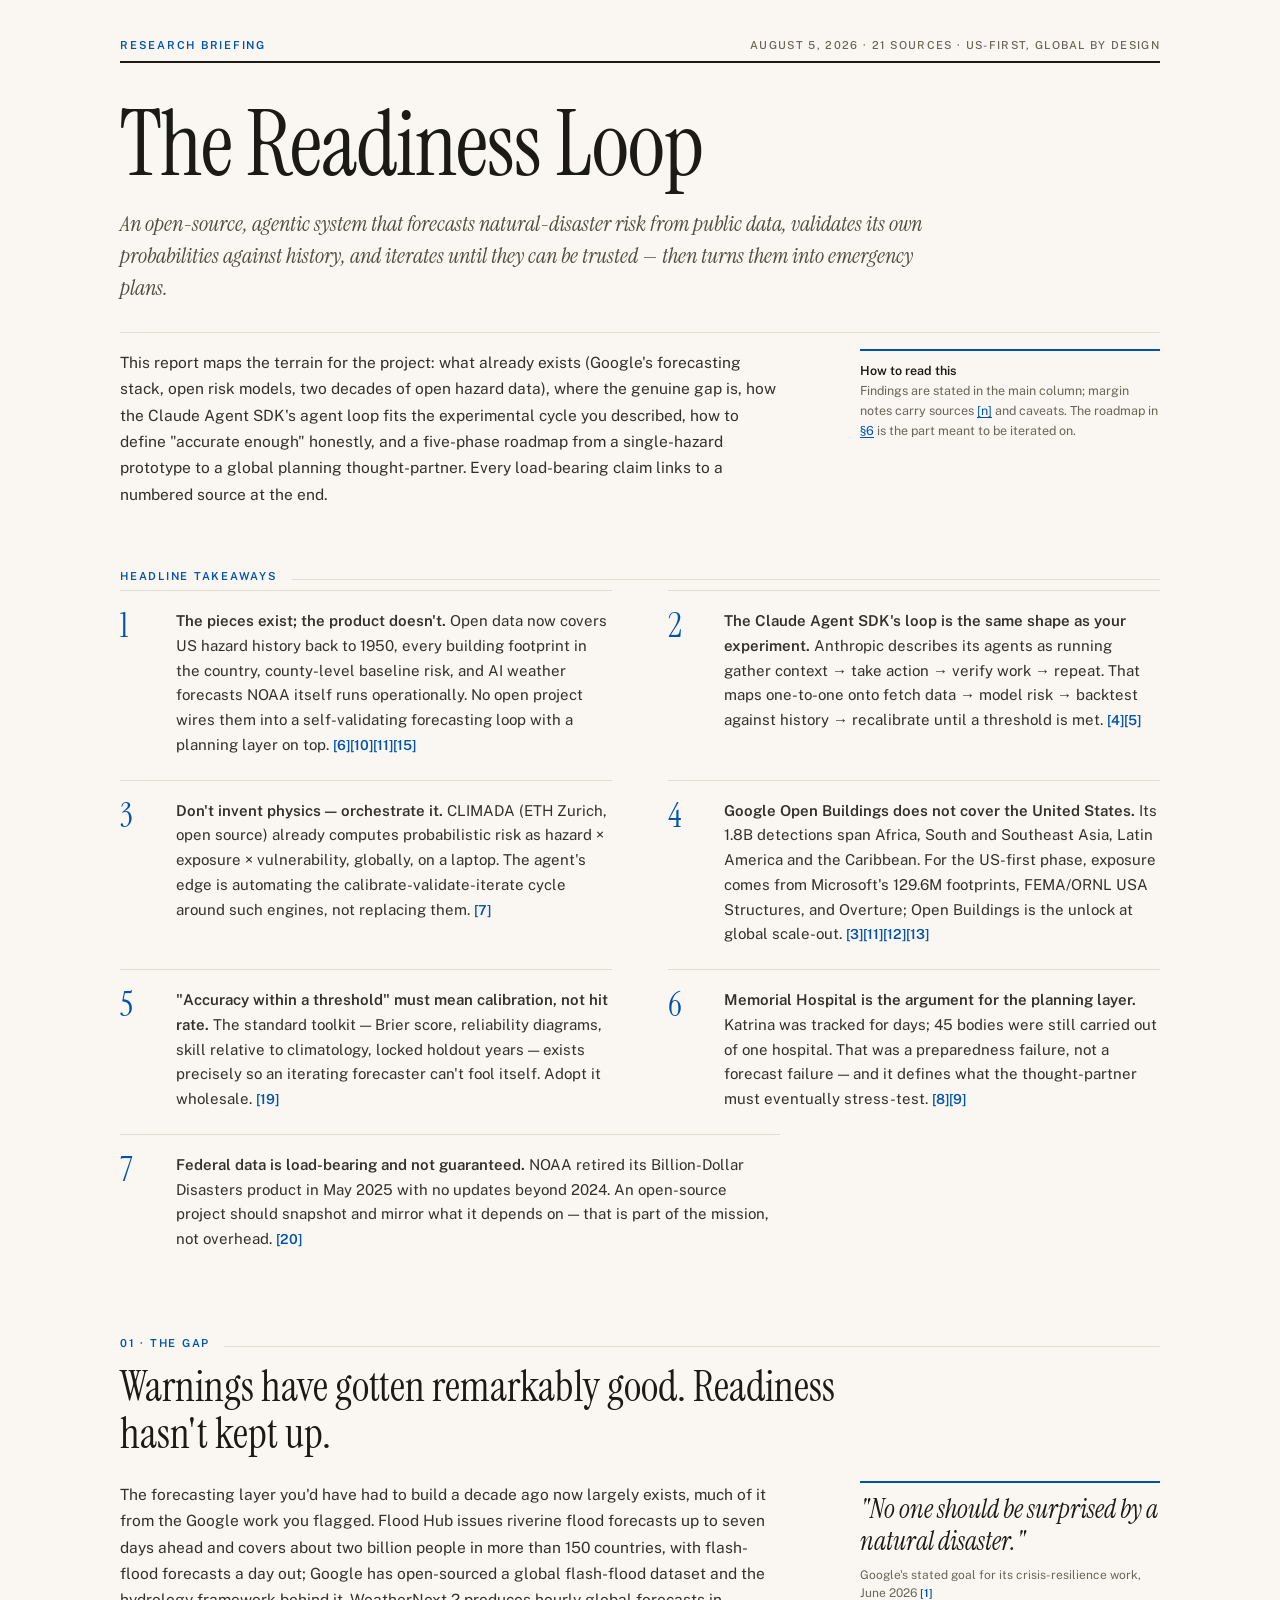
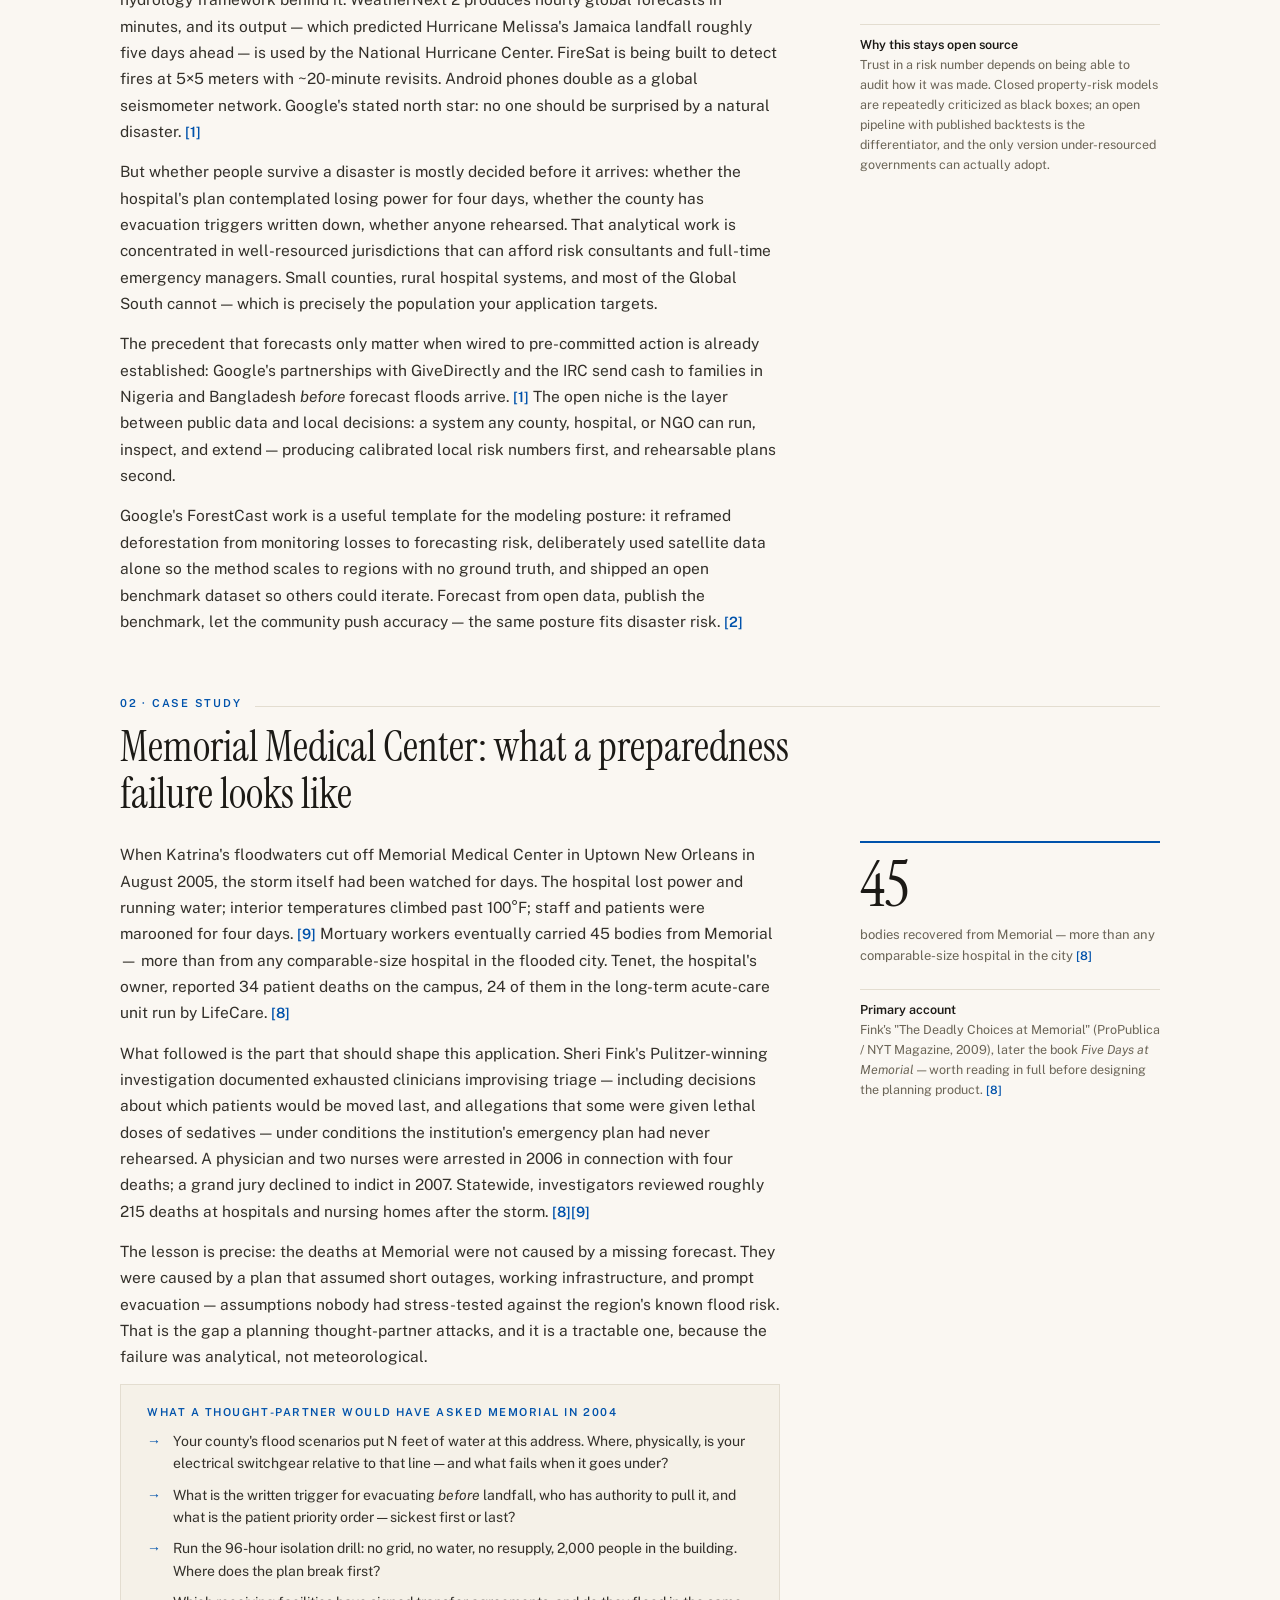
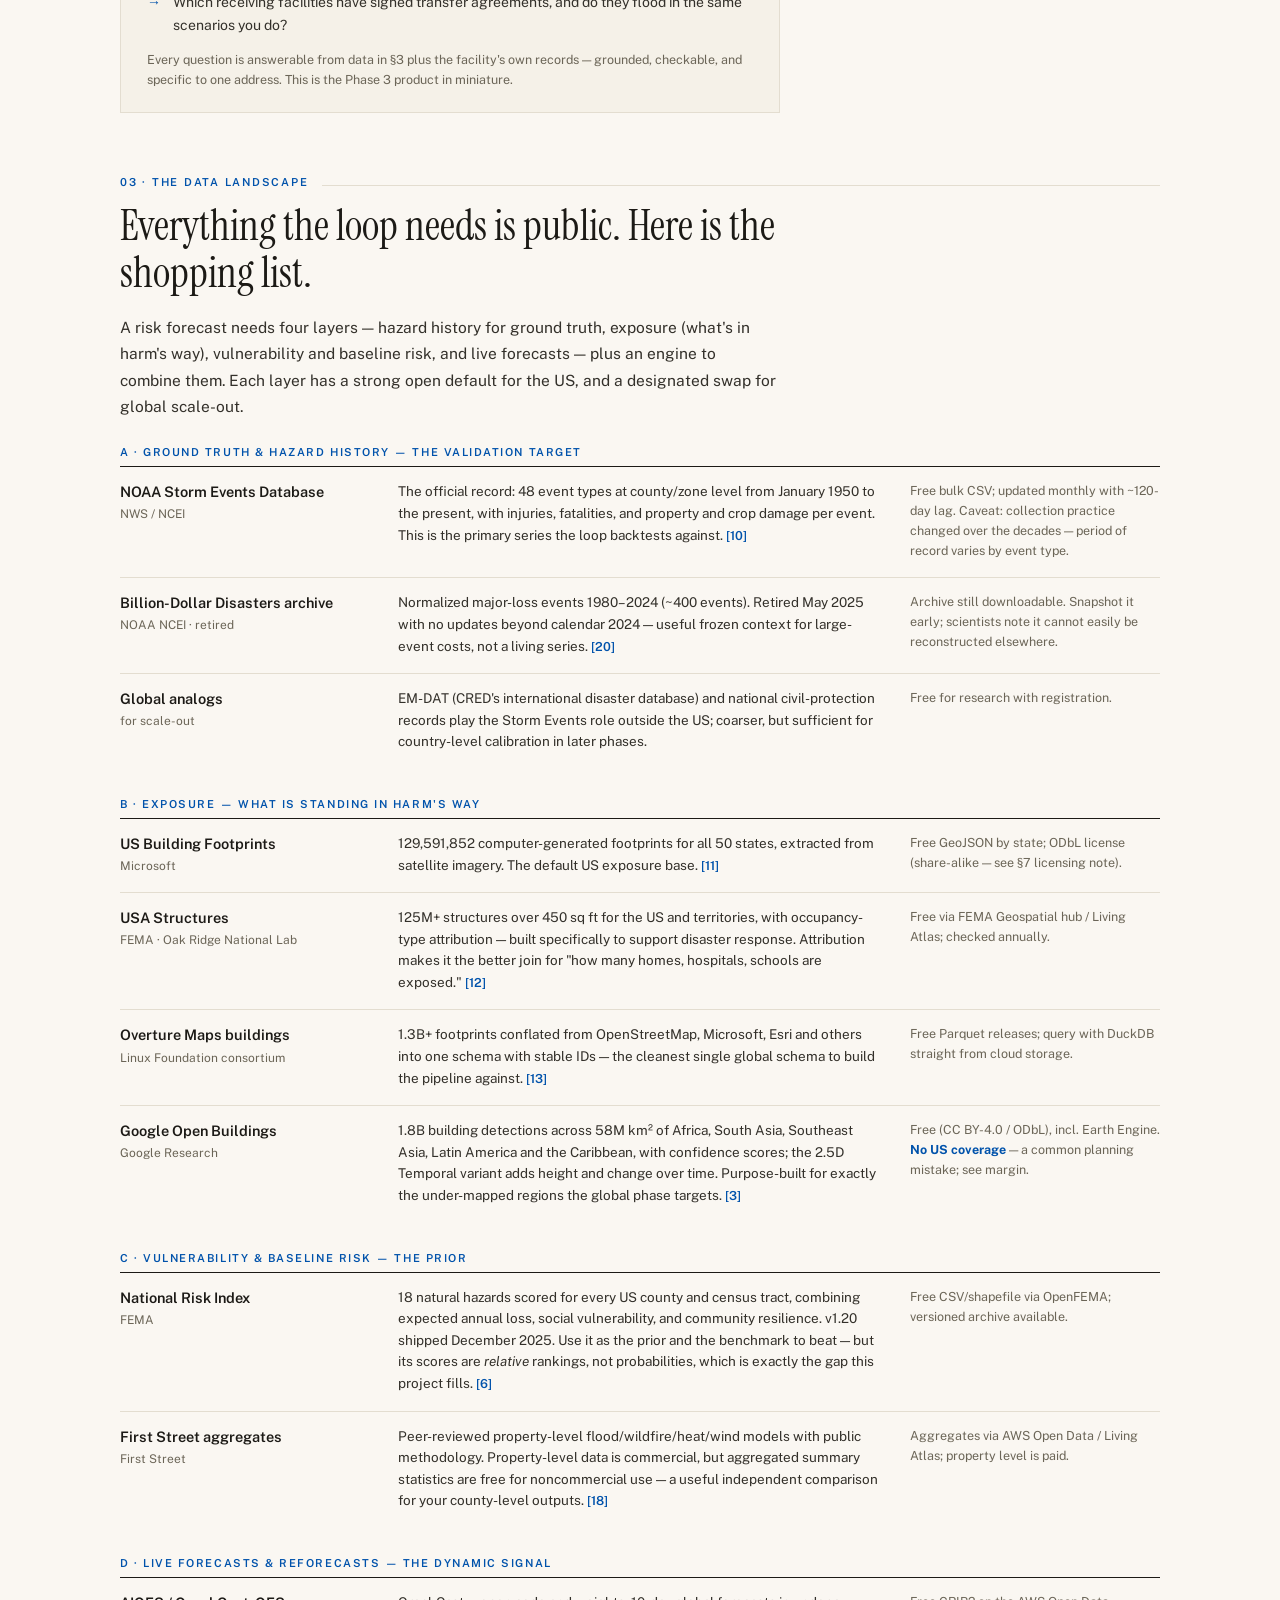
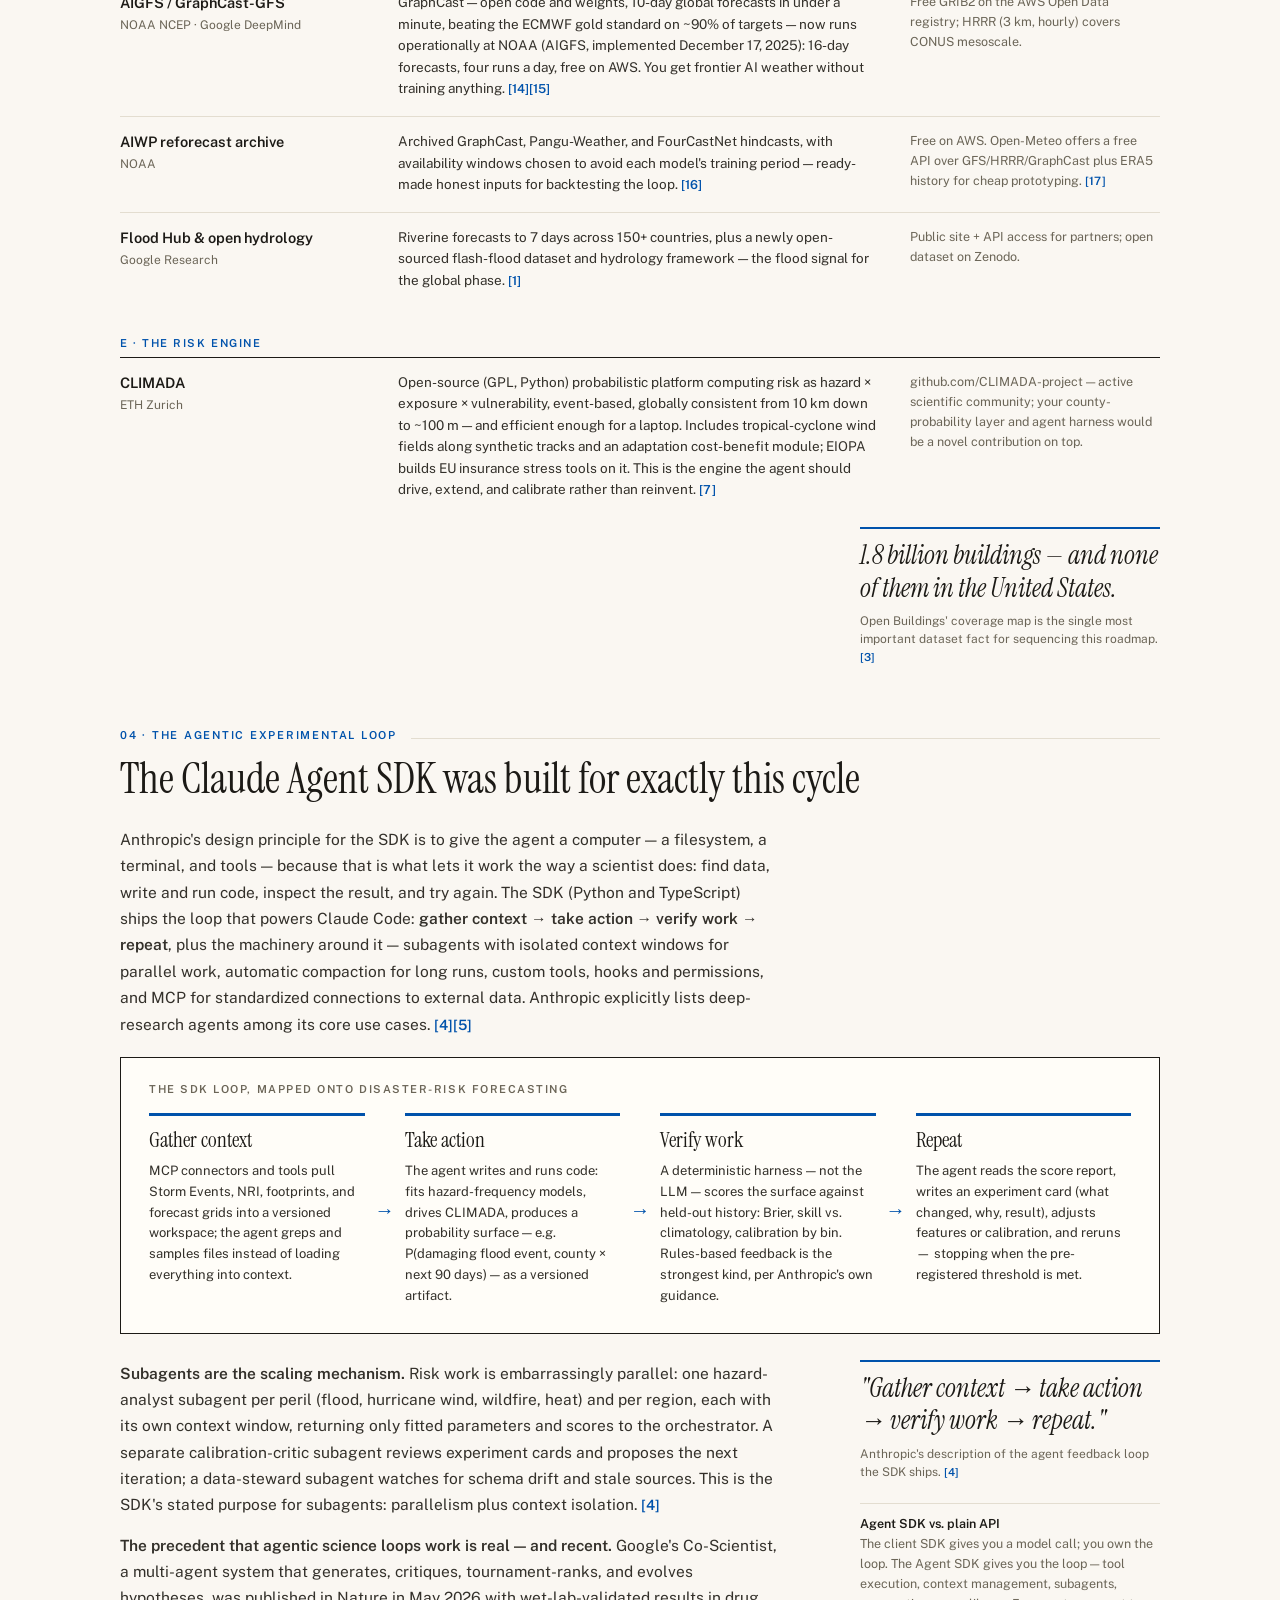
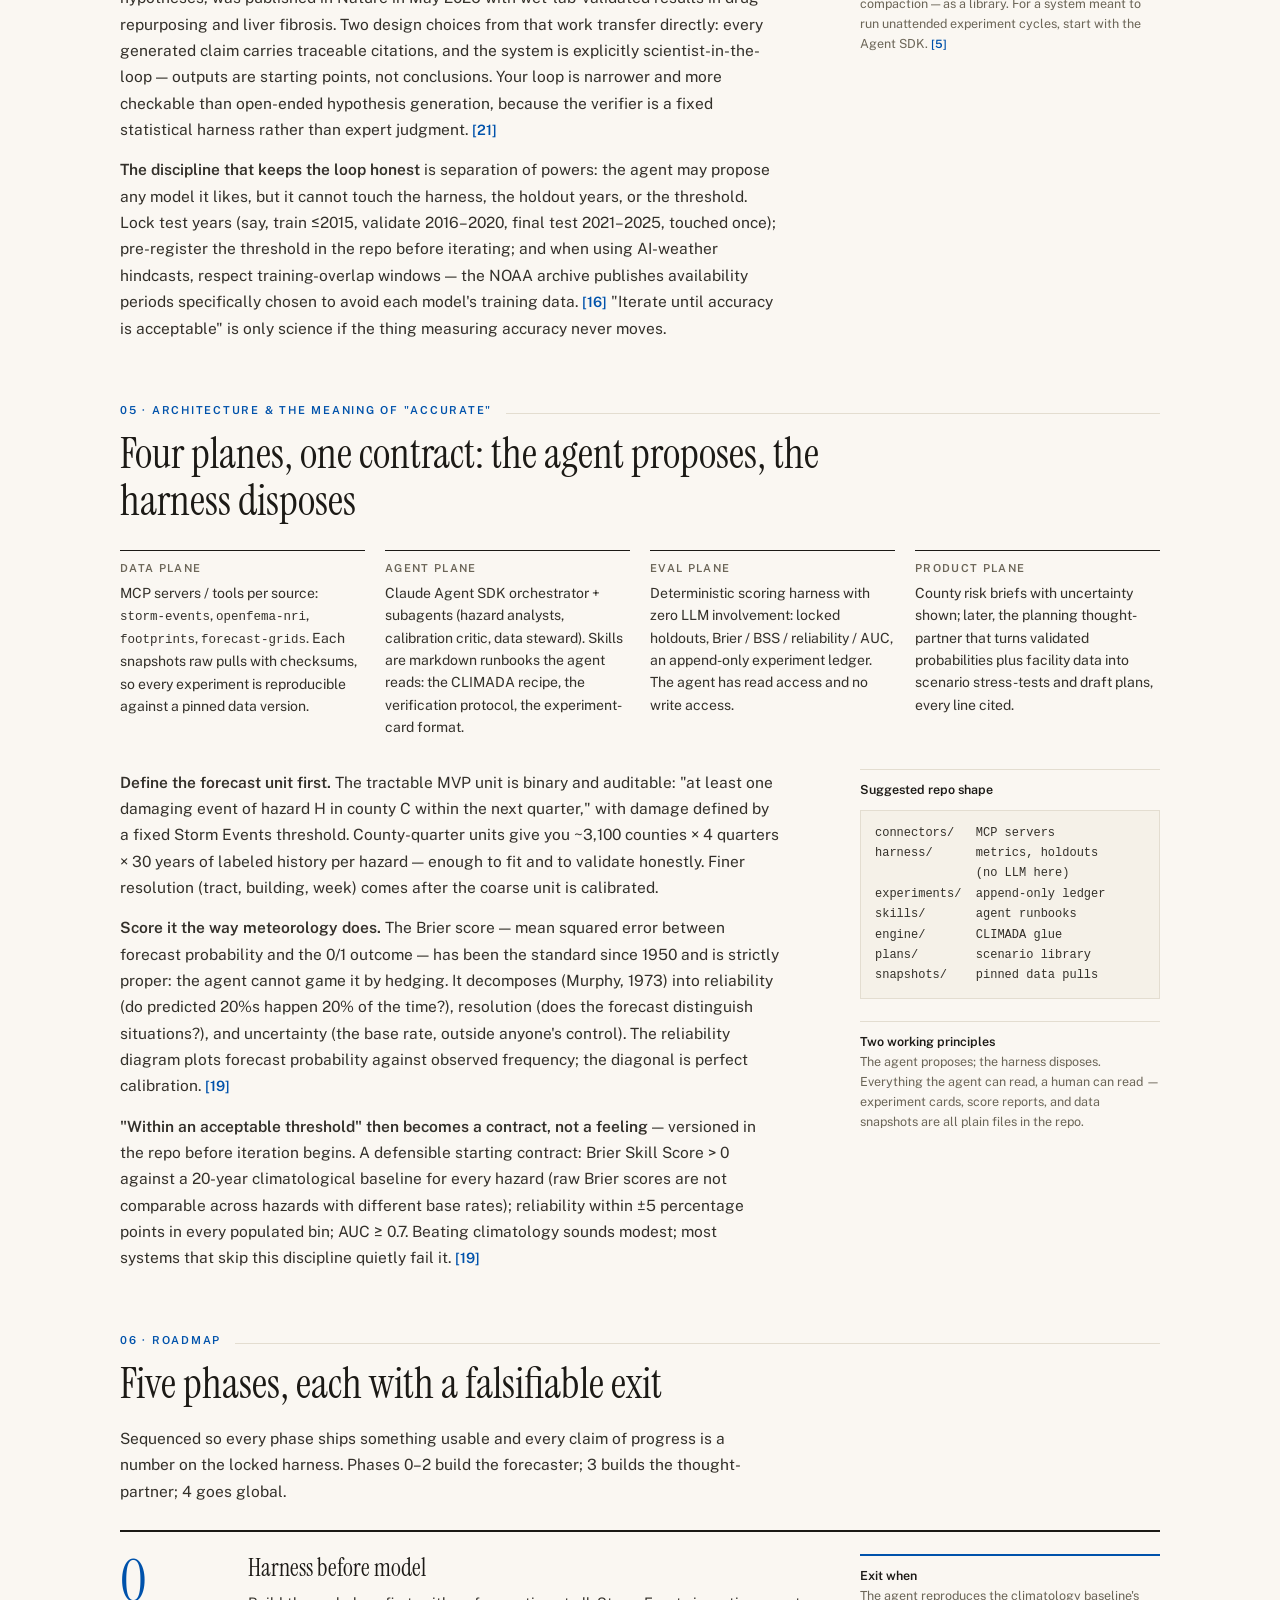
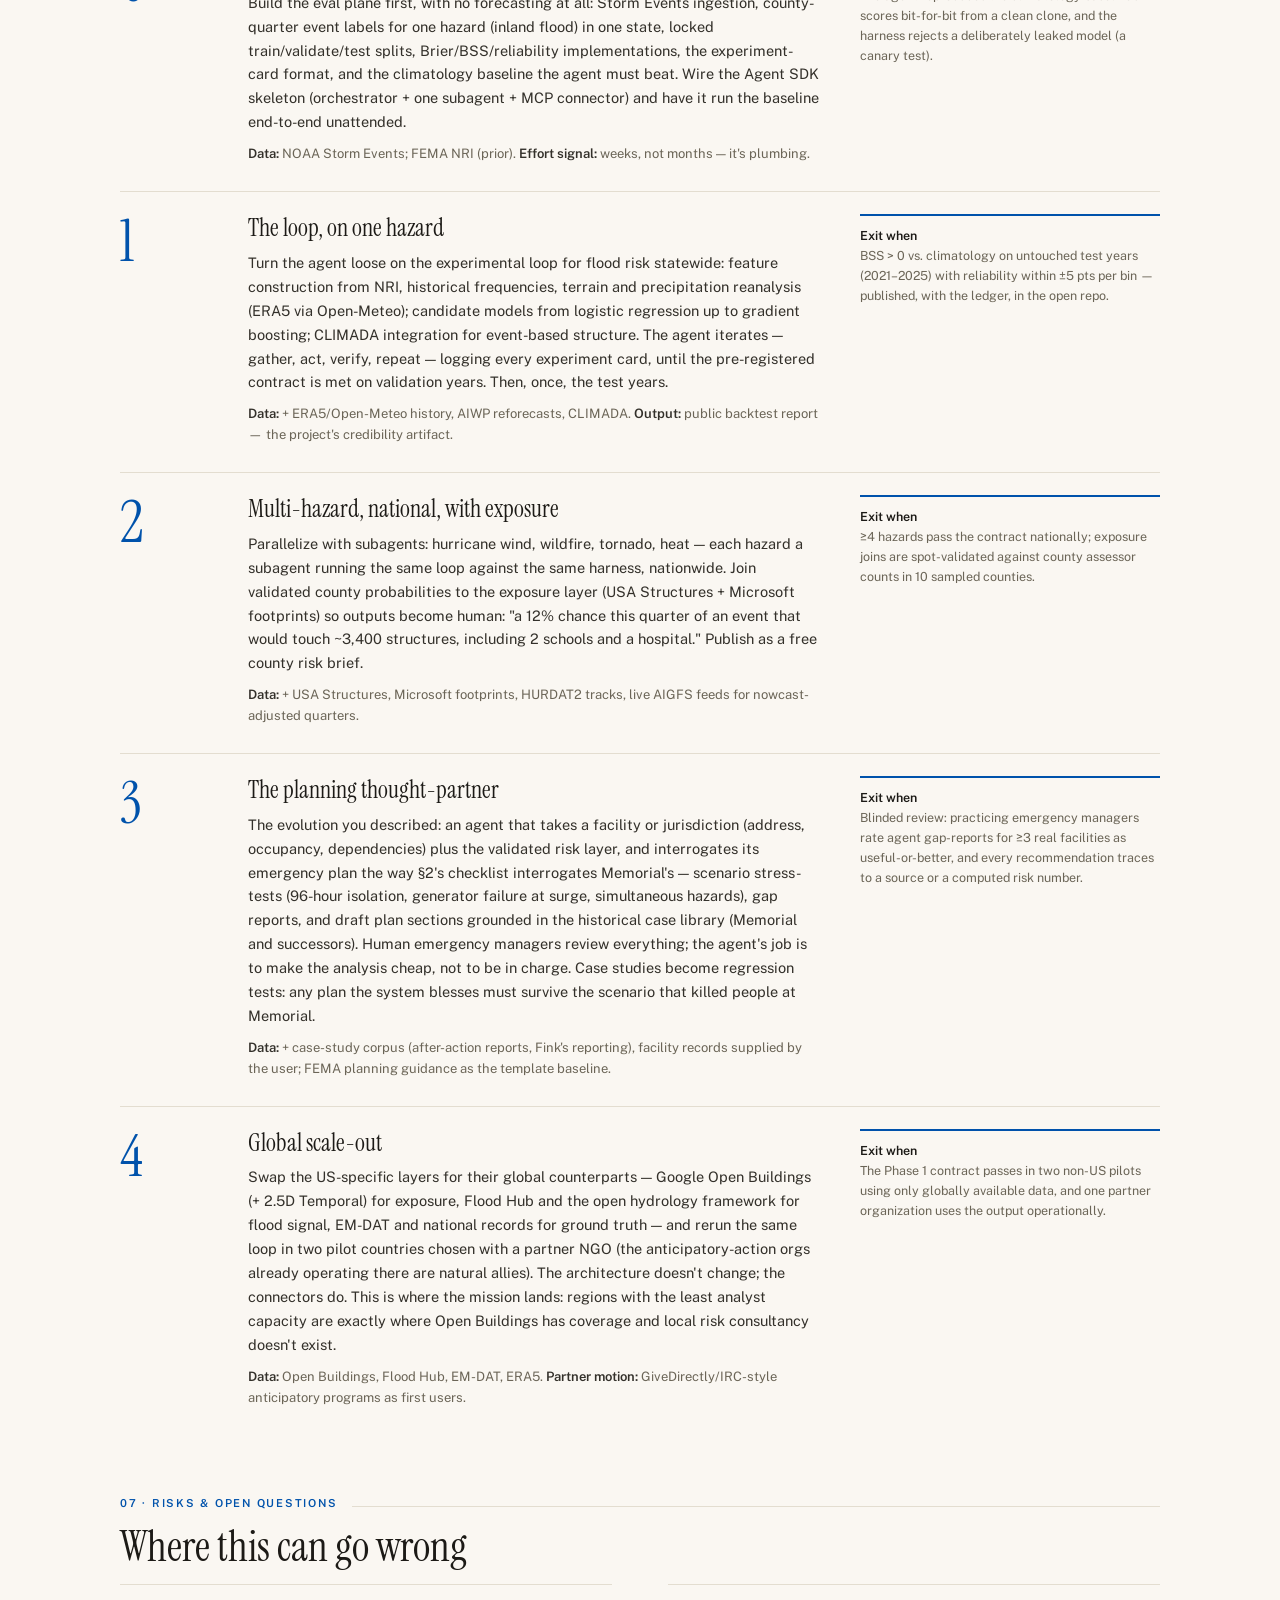
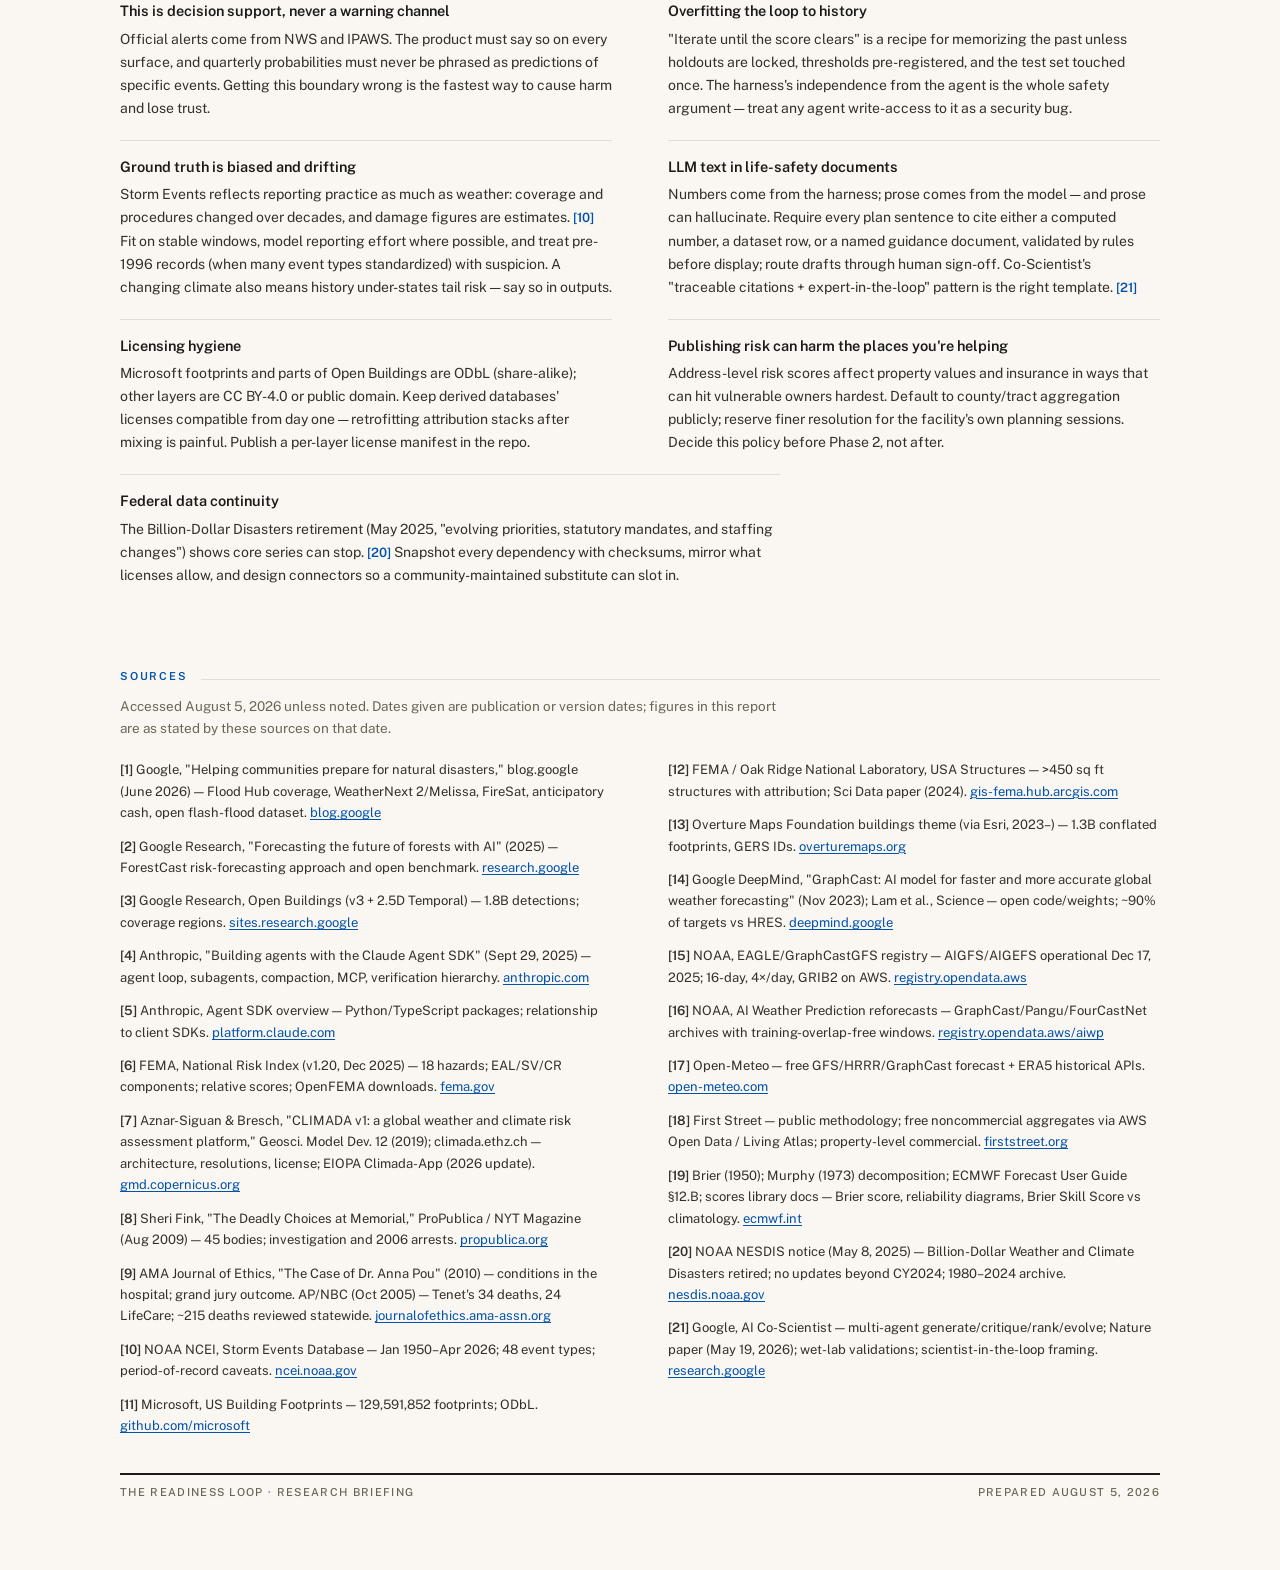
==== report/index.html @ 25544a40 "Phase 0: the eval plane — harness, pinned data, and experiment ledger Complete Phase 0 of the Readin" ====
<!DOCTYPE html>
<html lang="en">
<head>
<meta name="viewport" content="width=device-width, initial-scale=1">
<meta charset="utf-8">
<title>The Readiness Loop — Research Report</title>
<link rel="preconnect" href="https://fonts.googleapis.com">
<link rel="preconnect" href="https://fonts.gstatic.com" crossorigin="anonymous">
<link href="https://fonts.googleapis.com/css2?family=Instrument+Serif:ital@0;1&amp;family=Public+Sans:ital,wght@0,400;0,500;0,600;0,700;1,400&amp;display=swap" rel="stylesheet">
<style>
html,body{margin:0;padding:0;background:#faf7f2;color:#1c1a16;font-family:'Public Sans',sans-serif;-webkit-font-smoothing:antialiased}
a{color:oklch(0.45 0.16 255);text-decoration-thickness:1px;text-underline-offset:2px}
a:hover{color:oklch(0.36 0.14 255)}
</style>
<meta name="description" content="Research briefing on an open-source agentic system that forecasts natural-disaster risk from public data, validates its own probabilities against history, and turns them into emergency plans.">
<meta name="color-scheme" content="light">
<meta property="og:title" content="The Readiness Loop — Research Report">
<meta property="og:description" content="Research briefing on an open-source agentic system that forecasts natural-disaster risk from public data, validates its own probabilities against history, and turns them into emergency plans.">
<meta property="og:type" content="article">
<style>
*,*::before,*::after{box-sizing:border-box}
html{scroll-behavior:smooth}
img,svg{max-width:100%;height:auto}
pre{overflow-x:auto}

/* The report is authored with inline styles, which outrank a stylesheet.
   These overrides are deliberately !important: they exist only to collapse
   fixed multi-column grids on narrow viewports, never to restyle the design. */
@media (max-width:1000px){
  .rl-cols-4{grid-template-columns:repeat(2,minmax(0,1fr))!important}
}
@media (max-width:900px){
  .rl-main-margin,.rl-datarow,.rl-phase{grid-template-columns:minmax(0,1fr)!important;gap:26px 0!important}
  .rl-phase>div:first-child{line-height:1!important}
  .rl-looprow{grid-template-columns:minmax(0,1fr)!important;gap:20px 0!important}
  .rl-looprow>div:nth-child(even){transform:rotate(90deg);padding:2px 0}
}
@media (max-width:760px){
  .rl-cols-2,.rl-cols-4{grid-template-columns:minmax(0,1fr)!important;gap:0!important}
  .rl-sources{columns:1!important}
  h1{font-size:clamp(40px,11vw,56px)!important}
  h2{font-size:31px!important}
}
@media (max-width:520px){
  header,section{padding-left:20px!important;padding-right:20px!important}
}

/* Citations are now real deep links; keep them unobtrusive in flowing text. */
a.rl-cite{white-space:nowrap;text-decoration:none;font-weight:600;font-size:0.92em}
a.rl-cite:hover{text-decoration:underline}
:target{scroll-margin-top:24px}

.rl-skip{position:absolute;left:-9999px;top:0;background:#1c1a16;color:#faf7f2;
  padding:10px 16px;z-index:10;font:600 13px/1 'Public Sans',sans-serif}
.rl-skip:focus{left:8px;top:8px;color:#faf7f2}

@media print{
  html,body{background:#fff}
  .rl-skip{display:none}
  section,header{page-break-inside:auto}
  aside,.rl-datarow{page-break-inside:avoid}
  a{color:#1c1a16!important;text-decoration:none}
}
</style>
</head>
<body>
<a class="rl-skip" href="#roadmap">Skip to the roadmap</a>
<div style="min-height:100vh;background:#faf7f2" data-screen-label="Research report">

<header data-screen-label="Masthead" style="max-width:1104px;margin:0 auto;padding:40px 32px 0">
  <div style="display:flex;justify-content:space-between;align-items:baseline;border-bottom:2px solid #1c1a16;padding-bottom:10px;gap:16px;flex-wrap:wrap">
    <span style="font:600 11px/1 'Public Sans',sans-serif;letter-spacing:0.16em;text-transform:uppercase;color:oklch(0.45 0.16 255)">Research briefing</span>
    <span style="font:500 11px/1 'Public Sans',sans-serif;letter-spacing:0.12em;text-transform:uppercase;color:#6b6557">August 5, 2026 · 21 sources · US-first, global by design</span>
  </div>
  <h1 style="font:400 clamp(56px,7vw,92px)/1.02 'Instrument Serif',serif;margin:36px 0 0;letter-spacing:-0.01em">The Readiness Loop</h1>
  <p style="font:400 22px/1.45 'Instrument Serif',serif;font-style:italic;color:#514c41;margin:18px 0 0;max-width:820px">An open-source, agentic system that forecasts natural-disaster risk from public data, validates its own probabilities against history, and iterates until they can be trusted — then turns them into emergency plans.</p>
  <div class="rl-main-margin" style="display:grid;grid-template-columns:minmax(0,1fr) 300px;gap:0 56px;margin-top:28px;padding-top:16px;border-top:1px solid #e3ddd0">
    <p style="font:400 15.5px/1.7 'Public Sans',sans-serif;color:#33302a;margin:0;max-width:660px">This report maps the terrain for the project: what already exists (Google's forecasting stack, open risk models, two decades of open hazard data), where the genuine gap is, how the Claude Agent SDK's agent loop fits the experimental cycle you described, how to define "accurate enough" honestly, and a five-phase roadmap from a single-hazard prototype to a global planning thought-partner. Every load-bearing claim links to a numbered source at the end.</p>
    <aside style="border-top:2px solid oklch(0.45 0.16 255);padding-top:10px;font:400 12.5px/1.6 'Public Sans',sans-serif;color:#6b6557">
      <strong style="color:#1c1a16;font-weight:600">How to read this</strong><br>
      Findings are stated in the main column; margin notes carry sources <a href="#sources">[n]</a> and caveats. The roadmap in <a href="#roadmap">§6</a> is the part meant to be iterated on.
    </aside>
  </div>
</header>

<section data-screen-label="Takeaways" style="max-width:1104px;margin:0 auto;padding:64px 32px 8px">
  <div style="display:flex;align-items:baseline;gap:14px">
    <span style="font:600 11px/1 'Public Sans',sans-serif;letter-spacing:0.16em;text-transform:uppercase;color:oklch(0.45 0.16 255)">Headline takeaways</span>
    <span style="flex:1;border-top:1px solid #e3ddd0"></span>
  </div>
  <div class="rl-cols-2" style="display:grid;grid-template-columns:repeat(2,minmax(0,1fr));gap:0 56px;margin-top:8px">
    <div class="rl-bullet" style="border-top:1px solid #e3ddd0;padding:18px 0 22px;display:grid;grid-template-columns:44px 1fr;gap:12px">
      <span style="font:400 34px/1 'Instrument Serif',serif;color:oklch(0.45 0.16 255)">1</span>
      <p style="font:400 15px/1.65 'Public Sans',sans-serif;color:#33302a;margin:0"><strong style="font-weight:600">The pieces exist; the product doesn't.</strong> Open data now covers US hazard history back to 1950, every building footprint in the country, county-level baseline risk, and AI weather forecasts NOAA itself runs operationally. No open project wires them into a self-validating forecasting loop with a planning layer on top. <a class="rl-cite" href="#src6" aria-label="Source 6">[6]</a><a class="rl-cite" href="#src10" aria-label="Source 10">[10]</a><a class="rl-cite" href="#src11" aria-label="Source 11">[11]</a><a class="rl-cite" href="#src15" aria-label="Source 15">[15]</a></p>
    </div>
    <div class="rl-bullet" style="border-top:1px solid #e3ddd0;padding:18px 0 22px;display:grid;grid-template-columns:44px 1fr;gap:12px">
      <span style="font:400 34px/1 'Instrument Serif',serif;color:oklch(0.45 0.16 255)">2</span>
      <p style="font:400 15px/1.65 'Public Sans',sans-serif;color:#33302a;margin:0"><strong style="font-weight:600">The Claude Agent SDK's loop is the same shape as your experiment.</strong> Anthropic describes its agents as running gather context → take action → verify work → repeat. That maps one-to-one onto fetch data → model risk → backtest against history → recalibrate until a threshold is met. <a class="rl-cite" href="#src4" aria-label="Source 4">[4]</a><a class="rl-cite" href="#src5" aria-label="Source 5">[5]</a></p>
    </div>
    <div class="rl-bullet" style="border-top:1px solid #e3ddd0;padding:18px 0 22px;display:grid;grid-template-columns:44px 1fr;gap:12px">
      <span style="font:400 34px/1 'Instrument Serif',serif;color:oklch(0.45 0.16 255)">3</span>
      <p style="font:400 15px/1.65 'Public Sans',sans-serif;color:#33302a;margin:0"><strong style="font-weight:600">Don't invent physics — orchestrate it.</strong> CLIMADA (ETH Zurich, open source) already computes probabilistic risk as hazard × exposure × vulnerability, globally, on a laptop. The agent's edge is automating the calibrate-validate-iterate cycle around such engines, not replacing them. <a class="rl-cite" href="#src7" aria-label="Source 7">[7]</a></p>
    </div>
    <div class="rl-bullet" style="border-top:1px solid #e3ddd0;padding:18px 0 22px;display:grid;grid-template-columns:44px 1fr;gap:12px">
      <span style="font:400 34px/1 'Instrument Serif',serif;color:oklch(0.45 0.16 255)">4</span>
      <p style="font:400 15px/1.65 'Public Sans',sans-serif;color:#33302a;margin:0"><strong style="font-weight:600">Google Open Buildings does not cover the United States.</strong> Its 1.8B detections span Africa, South and Southeast Asia, Latin America and the Caribbean. For the US-first phase, exposure comes from Microsoft's 129.6M footprints, FEMA/ORNL USA Structures, and Overture; Open Buildings is the unlock at global scale-out. <a class="rl-cite" href="#src3" aria-label="Source 3">[3]</a><a class="rl-cite" href="#src11" aria-label="Source 11">[11]</a><a class="rl-cite" href="#src12" aria-label="Source 12">[12]</a><a class="rl-cite" href="#src13" aria-label="Source 13">[13]</a></p>
    </div>
    <div class="rl-bullet" style="border-top:1px solid #e3ddd0;padding:18px 0 22px;display:grid;grid-template-columns:44px 1fr;gap:12px">
      <span style="font:400 34px/1 'Instrument Serif',serif;color:oklch(0.45 0.16 255)">5</span>
      <p style="font:400 15px/1.65 'Public Sans',sans-serif;color:#33302a;margin:0"><strong style="font-weight:600">"Accuracy within a threshold" must mean calibration, not hit rate.</strong> The standard toolkit — Brier score, reliability diagrams, skill relative to climatology, locked holdout years — exists precisely so an iterating forecaster can't fool itself. Adopt it wholesale. <a class="rl-cite" href="#src19" aria-label="Source 19">[19]</a></p>
    </div>
    <div class="rl-bullet" style="border-top:1px solid #e3ddd0;padding:18px 0 22px;display:grid;grid-template-columns:44px 1fr;gap:12px">
      <span style="font:400 34px/1 'Instrument Serif',serif;color:oklch(0.45 0.16 255)">6</span>
      <p style="font:400 15px/1.65 'Public Sans',sans-serif;color:#33302a;margin:0"><strong style="font-weight:600">Memorial Hospital is the argument for the planning layer.</strong> Katrina was tracked for days; 45 bodies were still carried out of one hospital. That was a preparedness failure, not a forecast failure — and it defines what the thought-partner must eventually stress-test. <a class="rl-cite" href="#src8" aria-label="Source 8">[8]</a><a class="rl-cite" href="#src9" aria-label="Source 9">[9]</a></p>
    </div>
    <div class="rl-bullet" style="border-top:1px solid #e3ddd0;padding:18px 0 22px;display:grid;grid-template-columns:44px 1fr;gap:12px;grid-column:1 / -1;max-width:660px">
      <span style="font:400 34px/1 'Instrument Serif',serif;color:oklch(0.45 0.16 255)">7</span>
      <p style="font:400 15px/1.65 'Public Sans',sans-serif;color:#33302a;margin:0"><strong style="font-weight:600">Federal data is load-bearing and not guaranteed.</strong> NOAA retired its Billion-Dollar Disasters product in May 2025 with no updates beyond 2024. An open-source project should snapshot and mirror what it depends on — that is part of the mission, not overhead. <a class="rl-cite" href="#src20" aria-label="Source 20">[20]</a></p>
    </div>
  </div>
</section>

<section data-screen-label="01 The gap" style="max-width:1104px;margin:0 auto;padding:56px 32px 8px">
  <div style="display:flex;align-items:baseline;gap:14px">
    <span style="font:600 11px/1 'Public Sans',sans-serif;letter-spacing:0.16em;text-transform:uppercase;color:oklch(0.45 0.16 255)">01 · The gap</span>
    <span style="flex:1;border-top:1px solid #e3ddd0"></span>
  </div>
  <h2 style="font:400 42px/1.12 'Instrument Serif',serif;margin:14px 0 0;max-width:760px">Warnings have gotten remarkably good. Readiness hasn't kept up.</h2>
  <div class="rl-main-margin" style="display:grid;grid-template-columns:minmax(0,1fr) 300px;gap:0 56px;margin-top:24px">
    <div style="max-width:660px">
      <p style="font:400 15.5px/1.7 'Public Sans',sans-serif;color:#33302a;margin:0 0 14px">The forecasting layer you'd have had to build a decade ago now largely exists, much of it from the Google work you flagged. Flood Hub issues riverine flood forecasts up to seven days ahead and covers about two billion people in more than 150 countries, with flash-flood forecasts a day out; Google has open-sourced a global flash-flood dataset and the hydrology framework behind it. WeatherNext 2 produces hourly global forecasts in minutes, and its output — which predicted Hurricane Melissa's Jamaica landfall roughly five days ahead — is used by the National Hurricane Center. FireSat is being built to detect fires at 5×5 meters with ~20-minute revisits. Android phones double as a global seismometer network. Google's stated north star: no one should be surprised by a natural disaster. <a class="rl-cite" href="#src1" aria-label="Source 1">[1]</a></p>
      <p style="font:400 15.5px/1.7 'Public Sans',sans-serif;color:#33302a;margin:0 0 14px">But whether people survive a disaster is mostly decided before it arrives: whether the hospital's plan contemplated losing power for four days, whether the county has evacuation triggers written down, whether anyone rehearsed. That analytical work is concentrated in well-resourced jurisdictions that can afford risk consultants and full-time emergency managers. Small counties, rural hospital systems, and most of the Global South cannot — which is precisely the population your application targets.</p>
      <p style="font:400 15.5px/1.7 'Public Sans',sans-serif;color:#33302a;margin:0 0 14px">The precedent that forecasts only matter when wired to pre-committed action is already established: Google's partnerships with GiveDirectly and the IRC send cash to families in Nigeria and Bangladesh <em>before</em> forecast floods arrive. <a class="rl-cite" href="#src1" aria-label="Source 1">[1]</a> The open niche is the layer between public data and local decisions: a system any county, hospital, or NGO can run, inspect, and extend — producing calibrated local risk numbers first, and rehearsable plans second.</p>
      <p style="font:400 15.5px/1.7 'Public Sans',sans-serif;color:#33302a;margin:0">Google's ForestCast work is a useful template for the modeling posture: it reframed deforestation from monitoring losses to forecasting risk, deliberately used satellite data alone so the method scales to regions with no ground truth, and shipped an open benchmark dataset so others could iterate. Forecast from open data, publish the benchmark, let the community push accuracy — the same posture fits disaster risk. <a class="rl-cite" href="#src2" aria-label="Source 2">[2]</a></p>
    </div>
    <div style="display:grid;gap:22px;align-content:start">
      <aside style="border-top:2px solid oklch(0.45 0.16 255);padding-top:10px">
        <p style="font:400 26px/1.25 'Instrument Serif',serif;font-style:italic;margin:0;color:#1c1a16">"No one should be surprised by a natural disaster."</p>
        <p style="font:400 12px/1.5 'Public Sans',sans-serif;color:#6b6557;margin:8px 0 0">Google's stated goal for its crisis-resilience work, June 2026 <a class="rl-cite" href="#src1" aria-label="Source 1">[1]</a></p>
      </aside>
      <aside style="border-top:1px solid #e3ddd0;padding-top:10px;font:400 12.5px/1.6 'Public Sans',sans-serif;color:#6b6557">
        <strong style="color:#1c1a16;font-weight:600">Why this stays open source</strong><br>
        Trust in a risk number depends on being able to audit how it was made. Closed property-risk models are repeatedly criticized as black boxes; an open pipeline with published backtests is the differentiator, and the only version under-resourced governments can actually adopt.
      </aside>
    </div>
  </div>
</section>

<section data-screen-label="02 Memorial case study" style="max-width:1104px;margin:0 auto;padding:56px 32px 8px">
  <div style="display:flex;align-items:baseline;gap:14px">
    <span style="font:600 11px/1 'Public Sans',sans-serif;letter-spacing:0.16em;text-transform:uppercase;color:oklch(0.45 0.16 255)">02 · Case study</span>
    <span style="flex:1;border-top:1px solid #e3ddd0"></span>
  </div>
  <h2 style="font:400 42px/1.12 'Instrument Serif',serif;margin:14px 0 0;max-width:760px">Memorial Medical Center: what a preparedness failure looks like</h2>
  <div class="rl-main-margin" style="display:grid;grid-template-columns:minmax(0,1fr) 300px;gap:0 56px;margin-top:24px">
    <div style="max-width:660px">
      <p style="font:400 15.5px/1.7 'Public Sans',sans-serif;color:#33302a;margin:0 0 14px">When Katrina's floodwaters cut off Memorial Medical Center in Uptown New Orleans in August 2005, the storm itself had been watched for days. The hospital lost power and running water; interior temperatures climbed past 100°F; staff and patients were marooned for four days. <a class="rl-cite" href="#src9" aria-label="Source 9">[9]</a> Mortuary workers eventually carried 45 bodies from Memorial — more than from any comparable-size hospital in the flooded city. Tenet, the hospital's owner, reported 34 patient deaths on the campus, 24 of them in the long-term acute-care unit run by LifeCare. <a class="rl-cite" href="#src8" aria-label="Source 8">[8]</a></p>
      <p style="font:400 15.5px/1.7 'Public Sans',sans-serif;color:#33302a;margin:0 0 14px">What followed is the part that should shape this application. Sheri Fink's Pulitzer-winning investigation documented exhausted clinicians improvising triage — including decisions about which patients would be moved last, and allegations that some were given lethal doses of sedatives — under conditions the institution's emergency plan had never rehearsed. A physician and two nurses were arrested in 2006 in connection with four deaths; a grand jury declined to indict in 2007. Statewide, investigators reviewed roughly 215 deaths at hospitals and nursing homes after the storm. <a class="rl-cite" href="#src8" aria-label="Source 8">[8]</a><a class="rl-cite" href="#src9" aria-label="Source 9">[9]</a></p>
      <p style="font:400 15.5px/1.7 'Public Sans',sans-serif;color:#33302a;margin:0 0 14px">The lesson is precise: the deaths at Memorial were not caused by a missing forecast. They were caused by a plan that assumed short outages, working infrastructure, and prompt evacuation — assumptions nobody had stress-tested against the region's known flood risk. That is the gap a planning thought-partner attacks, and it is a tractable one, because the failure was analytical, not meteorological.</p>
      <div style="border:1px solid #e3ddd0;background:#f5f1e8;padding:22px 26px;margin-top:8px">
        <p style="font:600 11px/1 'Public Sans',sans-serif;letter-spacing:0.14em;text-transform:uppercase;color:oklch(0.45 0.16 255);margin:0 0 12px">What a thought-partner would have asked Memorial in 2004</p>
        <div style="display:grid;gap:9px;font:400 14px/1.6 'Public Sans',sans-serif;color:#33302a">
          <div class="rl-bullet" style="display:grid;grid-template-columns:18px 1fr;gap:8px"><span style="color:oklch(0.45 0.16 255)">→</span><span>Your county's flood scenarios put N feet of water at this address. Where, physically, is your electrical switchgear relative to that line — and what fails when it goes under?</span></div>
          <div class="rl-bullet" style="display:grid;grid-template-columns:18px 1fr;gap:8px"><span style="color:oklch(0.45 0.16 255)">→</span><span>What is the written trigger for evacuating <em>before</em> landfall, who has authority to pull it, and what is the patient priority order — sickest first or last?</span></div>
          <div class="rl-bullet" style="display:grid;grid-template-columns:18px 1fr;gap:8px"><span style="color:oklch(0.45 0.16 255)">→</span><span>Run the 96-hour isolation drill: no grid, no water, no resupply, 2,000 people in the building. Where does the plan break first?</span></div>
          <div class="rl-bullet" style="display:grid;grid-template-columns:18px 1fr;gap:8px"><span style="color:oklch(0.45 0.16 255)">→</span><span>Which receiving facilities have signed transfer agreements, and do they flood in the same scenarios you do?</span></div>
        </div>
        <p style="font:400 12.5px/1.6 'Public Sans',sans-serif;color:#6b6557;margin:14px 0 0">Every question is answerable from data in §3 plus the facility's own records — grounded, checkable, and specific to one address. This is the Phase 3 product in miniature.</p>
      </div>
    </div>
    <div style="display:grid;gap:22px;align-content:start">
      <aside style="border-top:2px solid oklch(0.45 0.16 255);padding-top:10px">
        <p style="font:400 64px/1 'Instrument Serif',serif;margin:0;color:#1c1a16">45</p>
        <p style="font:400 13px/1.6 'Public Sans',sans-serif;color:#6b6557;margin:8px 0 0">bodies recovered from Memorial — more than any comparable-size hospital in the city <a class="rl-cite" href="#src8" aria-label="Source 8">[8]</a></p>
      </aside>
      <aside style="border-top:1px solid #e3ddd0;padding-top:10px;font:400 12.5px/1.6 'Public Sans',sans-serif;color:#6b6557">
        <strong style="color:#1c1a16;font-weight:600">Primary account</strong><br>
        Fink's "The Deadly Choices at Memorial" (ProPublica / NYT Magazine, 2009), later the book <em>Five Days at Memorial</em> — worth reading in full before designing the planning product. <a class="rl-cite" href="#src8" aria-label="Source 8">[8]</a>
      </aside>
    </div>
  </div>
</section>

<section data-screen-label="03 Data landscape" style="max-width:1104px;margin:0 auto;padding:56px 32px 8px">
  <div style="display:flex;align-items:baseline;gap:14px">
    <span style="font:600 11px/1 'Public Sans',sans-serif;letter-spacing:0.16em;text-transform:uppercase;color:oklch(0.45 0.16 255)">03 · The data landscape</span>
    <span style="flex:1;border-top:1px solid #e3ddd0"></span>
  </div>
  <h2 style="font:400 42px/1.12 'Instrument Serif',serif;margin:14px 0 0;max-width:760px">Everything the loop needs is public. Here is the shopping list.</h2>
  <p style="font:400 15.5px/1.7 'Public Sans',sans-serif;color:#33302a;margin:18px 0 0;max-width:660px">A risk forecast needs four layers — hazard history for ground truth, exposure (what's in harm's way), vulnerability and baseline risk, and live forecasts — plus an engine to combine them. Each layer has a strong open default for the US, and a designated swap for global scale-out.</p>

  <div style="margin-top:28px">
    <p style="font:600 11px/1 'Public Sans',sans-serif;letter-spacing:0.14em;text-transform:uppercase;color:oklch(0.45 0.16 255);margin:0 0 2px">A · Ground truth &amp; hazard history — the validation target</p>
    <div class="rl-datarow" style="display:grid;grid-template-columns:250px minmax(0,1fr) 250px;gap:0 28px;border-top:1px solid #1c1a16;padding:14px 0 16px;margin-top:8px">
      <div style="font:600 14.5px/1.45 'Public Sans',sans-serif">NOAA Storm Events Database<div style="font:400 12px/1.5 'Public Sans',sans-serif;color:#6b6557;margin-top:3px">NWS / NCEI</div></div>
      <div style="font:400 13.5px/1.6 'Public Sans',sans-serif;color:#33302a">The official record: 48 event types at county/zone level from January 1950 to the present, with injuries, fatalities, and property and crop damage per event. This is the primary series the loop backtests against. <a class="rl-cite" href="#src10" aria-label="Source 10">[10]</a></div>
      <div style="font:400 12.5px/1.6 'Public Sans',sans-serif;color:#6b6557">Free bulk CSV; updated monthly with ~120-day lag. Caveat: collection practice changed over the decades — period of record varies by event type.</div>
    </div>
    <div class="rl-datarow" style="display:grid;grid-template-columns:250px minmax(0,1fr) 250px;gap:0 28px;border-top:1px solid #e3ddd0;padding:14px 0 16px">
      <div style="font:600 14.5px/1.45 'Public Sans',sans-serif">Billion-Dollar Disasters archive<div style="font:400 12px/1.5 'Public Sans',sans-serif;color:#6b6557;margin-top:3px">NOAA NCEI · retired</div></div>
      <div style="font:400 13.5px/1.6 'Public Sans',sans-serif;color:#33302a">Normalized major-loss events 1980–2024 (~400 events). Retired May 2025 with no updates beyond calendar 2024 — useful frozen context for large-event costs, not a living series. <a class="rl-cite" href="#src20" aria-label="Source 20">[20]</a></div>
      <div style="font:400 12.5px/1.6 'Public Sans',sans-serif;color:#6b6557">Archive still downloadable. Snapshot it early; scientists note it cannot easily be reconstructed elsewhere.</div>
    </div>
    <div class="rl-datarow" style="display:grid;grid-template-columns:250px minmax(0,1fr) 250px;gap:0 28px;border-top:1px solid #e3ddd0;padding:14px 0 16px">
      <div style="font:600 14.5px/1.45 'Public Sans',sans-serif">Global analogs<div style="font:400 12px/1.5 'Public Sans',sans-serif;color:#6b6557;margin-top:3px">for scale-out</div></div>
      <div style="font:400 13.5px/1.6 'Public Sans',sans-serif;color:#33302a">EM-DAT (CRED's international disaster database) and national civil-protection records play the Storm Events role outside the US; coarser, but sufficient for country-level calibration in later phases.</div>
      <div style="font:400 12.5px/1.6 'Public Sans',sans-serif;color:#6b6557">Free for research with registration.</div>
    </div>
  </div>

  <div style="margin-top:30px">
    <p style="font:600 11px/1 'Public Sans',sans-serif;letter-spacing:0.14em;text-transform:uppercase;color:oklch(0.45 0.16 255);margin:0 0 2px">B · Exposure — what is standing in harm's way</p>
    <div class="rl-datarow" style="display:grid;grid-template-columns:250px minmax(0,1fr) 250px;gap:0 28px;border-top:1px solid #1c1a16;padding:14px 0 16px;margin-top:8px">
      <div style="font:600 14.5px/1.45 'Public Sans',sans-serif">US Building Footprints<div style="font:400 12px/1.5 'Public Sans',sans-serif;color:#6b6557;margin-top:3px">Microsoft</div></div>
      <div style="font:400 13.5px/1.6 'Public Sans',sans-serif;color:#33302a">129,591,852 computer-generated footprints for all 50 states, extracted from satellite imagery. The default US exposure base. <a class="rl-cite" href="#src11" aria-label="Source 11">[11]</a></div>
      <div style="font:400 12.5px/1.6 'Public Sans',sans-serif;color:#6b6557">Free GeoJSON by state; ODbL license (share-alike — see §7 licensing note).</div>
    </div>
    <div class="rl-datarow" style="display:grid;grid-template-columns:250px minmax(0,1fr) 250px;gap:0 28px;border-top:1px solid #e3ddd0;padding:14px 0 16px">
      <div style="font:600 14.5px/1.45 'Public Sans',sans-serif">USA Structures<div style="font:400 12px/1.5 'Public Sans',sans-serif;color:#6b6557;margin-top:3px">FEMA · Oak Ridge National Lab</div></div>
      <div style="font:400 13.5px/1.6 'Public Sans',sans-serif;color:#33302a">125M+ structures over 450 sq ft for the US and territories, with occupancy-type attribution — built specifically to support disaster response. Attribution makes it the better join for "how many homes, hospitals, schools are exposed." <a class="rl-cite" href="#src12" aria-label="Source 12">[12]</a></div>
      <div style="font:400 12.5px/1.6 'Public Sans',sans-serif;color:#6b6557">Free via FEMA Geospatial hub / Living Atlas; checked annually.</div>
    </div>
    <div class="rl-datarow" style="display:grid;grid-template-columns:250px minmax(0,1fr) 250px;gap:0 28px;border-top:1px solid #e3ddd0;padding:14px 0 16px">
      <div style="font:600 14.5px/1.45 'Public Sans',sans-serif">Overture Maps buildings<div style="font:400 12px/1.5 'Public Sans',sans-serif;color:#6b6557;margin-top:3px">Linux Foundation consortium</div></div>
      <div style="font:400 13.5px/1.6 'Public Sans',sans-serif;color:#33302a">1.3B+ footprints conflated from OpenStreetMap, Microsoft, Esri and others into one schema with stable IDs — the cleanest single global schema to build the pipeline against. <a class="rl-cite" href="#src13" aria-label="Source 13">[13]</a></div>
      <div style="font:400 12.5px/1.6 'Public Sans',sans-serif;color:#6b6557">Free Parquet releases; query with DuckDB straight from cloud storage.</div>
    </div>
    <div class="rl-datarow" style="display:grid;grid-template-columns:250px minmax(0,1fr) 250px;gap:0 28px;border-top:1px solid #e3ddd0;padding:14px 0 16px">
      <div style="font:600 14.5px/1.45 'Public Sans',sans-serif">Google Open Buildings<div style="font:400 12px/1.5 'Public Sans',sans-serif;color:#6b6557;margin-top:3px">Google Research</div></div>
      <div style="font:400 13.5px/1.6 'Public Sans',sans-serif;color:#33302a">1.8B building detections across 58M km² of Africa, South Asia, Southeast Asia, Latin America and the Caribbean, with confidence scores; the 2.5D Temporal variant adds height and change over time. Purpose-built for exactly the under-mapped regions the global phase targets. <a class="rl-cite" href="#src3" aria-label="Source 3">[3]</a></div>
      <div style="font:400 12.5px/1.6 'Public Sans',sans-serif;color:#6b6557">Free (CC BY-4.0 / ODbL), incl. Earth Engine. <strong style="color:oklch(0.45 0.16 255)">No US coverage</strong> — a common planning mistake; see margin.</div>
    </div>
  </div>

  <div style="margin-top:30px">
    <p style="font:600 11px/1 'Public Sans',sans-serif;letter-spacing:0.14em;text-transform:uppercase;color:oklch(0.45 0.16 255);margin:0 0 2px">C · Vulnerability &amp; baseline risk — the prior</p>
    <div class="rl-datarow" style="display:grid;grid-template-columns:250px minmax(0,1fr) 250px;gap:0 28px;border-top:1px solid #1c1a16;padding:14px 0 16px;margin-top:8px">
      <div style="font:600 14.5px/1.45 'Public Sans',sans-serif">National Risk Index<div style="font:400 12px/1.5 'Public Sans',sans-serif;color:#6b6557;margin-top:3px">FEMA</div></div>
      <div style="font:400 13.5px/1.6 'Public Sans',sans-serif;color:#33302a">18 natural hazards scored for every US county and census tract, combining expected annual loss, social vulnerability, and community resilience. v1.20 shipped December 2025. Use it as the prior and the benchmark to beat — but its scores are <em>relative</em> rankings, not probabilities, which is exactly the gap this project fills. <a class="rl-cite" href="#src6" aria-label="Source 6">[6]</a></div>
      <div style="font:400 12.5px/1.6 'Public Sans',sans-serif;color:#6b6557">Free CSV/shapefile via OpenFEMA; versioned archive available.</div>
    </div>
    <div class="rl-datarow" style="display:grid;grid-template-columns:250px minmax(0,1fr) 250px;gap:0 28px;border-top:1px solid #e3ddd0;padding:14px 0 16px">
      <div style="font:600 14.5px/1.45 'Public Sans',sans-serif">First Street aggregates<div style="font:400 12px/1.5 'Public Sans',sans-serif;color:#6b6557;margin-top:3px">First Street</div></div>
      <div style="font:400 13.5px/1.6 'Public Sans',sans-serif;color:#33302a">Peer-reviewed property-level flood/wildfire/heat/wind models with public methodology. Property-level data is commercial, but aggregated summary statistics are free for noncommercial use — a useful independent comparison for your county-level outputs. <a class="rl-cite" href="#src18" aria-label="Source 18">[18]</a></div>
      <div style="font:400 12.5px/1.6 'Public Sans',sans-serif;color:#6b6557">Aggregates via AWS Open Data / Living Atlas; property level is paid.</div>
    </div>
  </div>

  <div style="margin-top:30px">
    <p style="font:600 11px/1 'Public Sans',sans-serif;letter-spacing:0.14em;text-transform:uppercase;color:oklch(0.45 0.16 255);margin:0 0 2px">D · Live forecasts &amp; reforecasts — the dynamic signal</p>
    <div class="rl-datarow" style="display:grid;grid-template-columns:250px minmax(0,1fr) 250px;gap:0 28px;border-top:1px solid #1c1a16;padding:14px 0 16px;margin-top:8px">
      <div style="font:600 14.5px/1.45 'Public Sans',sans-serif">AIGFS / GraphCast-GFS<div style="font:400 12px/1.5 'Public Sans',sans-serif;color:#6b6557;margin-top:3px">NOAA NCEP · Google DeepMind</div></div>
      <div style="font:400 13.5px/1.6 'Public Sans',sans-serif;color:#33302a">GraphCast — open code and weights, 10-day global forecasts in under a minute, beating the ECMWF gold standard on ~90% of targets — now runs operationally at NOAA (AIGFS, implemented December 17, 2025): 16-day forecasts, four runs a day, free on AWS. You get frontier AI weather without training anything. <a class="rl-cite" href="#src14" aria-label="Source 14">[14]</a><a class="rl-cite" href="#src15" aria-label="Source 15">[15]</a></div>
      <div style="font:400 12.5px/1.6 'Public Sans',sans-serif;color:#6b6557">Free GRIB2 on the AWS Open Data registry; HRRR (3 km, hourly) covers CONUS mesoscale.</div>
    </div>
    <div class="rl-datarow" style="display:grid;grid-template-columns:250px minmax(0,1fr) 250px;gap:0 28px;border-top:1px solid #e3ddd0;padding:14px 0 16px">
      <div style="font:600 14.5px/1.45 'Public Sans',sans-serif">AIWP reforecast archive<div style="font:400 12px/1.5 'Public Sans',sans-serif;color:#6b6557;margin-top:3px">NOAA</div></div>
      <div style="font:400 13.5px/1.6 'Public Sans',sans-serif;color:#33302a">Archived GraphCast, Pangu-Weather, and FourCastNet hindcasts, with availability windows chosen to avoid each model's training period — ready-made honest inputs for backtesting the loop. <a class="rl-cite" href="#src16" aria-label="Source 16">[16]</a></div>
      <div style="font:400 12.5px/1.6 'Public Sans',sans-serif;color:#6b6557">Free on AWS. Open-Meteo offers a free API over GFS/HRRR/GraphCast plus ERA5 history for cheap prototyping. <a class="rl-cite" href="#src17" aria-label="Source 17">[17]</a></div>
    </div>
    <div class="rl-datarow" style="display:grid;grid-template-columns:250px minmax(0,1fr) 250px;gap:0 28px;border-top:1px solid #e3ddd0;padding:14px 0 16px">
      <div style="font:600 14.5px/1.45 'Public Sans',sans-serif">Flood Hub &amp; open hydrology<div style="font:400 12px/1.5 'Public Sans',sans-serif;color:#6b6557;margin-top:3px">Google Research</div></div>
      <div style="font:400 13.5px/1.6 'Public Sans',sans-serif;color:#33302a">Riverine forecasts to 7 days across 150+ countries, plus a newly open-sourced flash-flood dataset and hydrology framework — the flood signal for the global phase. <a class="rl-cite" href="#src1" aria-label="Source 1">[1]</a></div>
      <div style="font:400 12.5px/1.6 'Public Sans',sans-serif;color:#6b6557">Public site + API access for partners; open dataset on Zenodo.</div>
    </div>
  </div>

  <div style="margin-top:30px;margin-bottom:8px">
    <p style="font:600 11px/1 'Public Sans',sans-serif;letter-spacing:0.14em;text-transform:uppercase;color:oklch(0.45 0.16 255);margin:0 0 2px">E · The risk engine</p>
    <div class="rl-datarow" style="display:grid;grid-template-columns:250px minmax(0,1fr) 250px;gap:0 28px;border-top:1px solid #1c1a16;padding:14px 0 16px;margin-top:8px">
      <div style="font:600 14.5px/1.45 'Public Sans',sans-serif">CLIMADA<div style="font:400 12px/1.5 'Public Sans',sans-serif;color:#6b6557;margin-top:3px">ETH Zurich</div></div>
      <div style="font:400 13.5px/1.6 'Public Sans',sans-serif;color:#33302a">Open-source (GPL, Python) probabilistic platform computing risk as hazard × exposure × vulnerability, event-based, globally consistent from 10 km down to ~100 m — and efficient enough for a laptop. Includes tropical-cyclone wind fields along synthetic tracks and an adaptation cost-benefit module; EIOPA builds EU insurance stress tools on it. This is the engine the agent should drive, extend, and calibrate rather than reinvent. <a class="rl-cite" href="#src7" aria-label="Source 7">[7]</a></div>
      <div style="font:400 12.5px/1.6 'Public Sans',sans-serif;color:#6b6557">github.com/CLIMADA-project — active scientific community; your county-probability layer and agent harness would be a novel contribution on top.</div>
    </div>
  </div>

  <div class="rl-main-margin" style="display:grid;grid-template-columns:minmax(0,1fr) 300px;gap:0 56px;margin-top:10px">
    <div></div>
    <aside style="border-top:2px solid oklch(0.45 0.16 255);padding-top:10px">
      <p style="font:400 26px/1.25 'Instrument Serif',serif;font-style:italic;margin:0;color:#1c1a16">1.8 billion buildings — and none of them in the United States.</p>
      <p style="font:400 12px/1.5 'Public Sans',sans-serif;color:#6b6557;margin:8px 0 0">Open Buildings' coverage map is the single most important dataset fact for sequencing this roadmap. <a class="rl-cite" href="#src3" aria-label="Source 3">[3]</a></p>
    </aside>
  </div>
</section>

<section data-screen-label="04 Agentic loop" style="max-width:1104px;margin:0 auto;padding:56px 32px 8px">
  <div style="display:flex;align-items:baseline;gap:14px">
    <span style="font:600 11px/1 'Public Sans',sans-serif;letter-spacing:0.16em;text-transform:uppercase;color:oklch(0.45 0.16 255)">04 · The agentic experimental loop</span>
    <span style="flex:1;border-top:1px solid #e3ddd0"></span>
  </div>
  <h2 style="font:400 42px/1.12 'Instrument Serif',serif;margin:14px 0 0;max-width:760px">The Claude Agent SDK was built for exactly this cycle</h2>
  <div class="rl-main-margin" style="display:grid;grid-template-columns:minmax(0,1fr) 300px;gap:0 56px;margin-top:24px">
    <div style="max-width:660px">
      <p style="font:400 15.5px/1.7 'Public Sans',sans-serif;color:#33302a;margin:0 0 14px">Anthropic's design principle for the SDK is to give the agent a computer — a filesystem, a terminal, and tools — because that is what lets it work the way a scientist does: find data, write and run code, inspect the result, and try again. The SDK (Python and TypeScript) ships the loop that powers Claude Code: <strong style="font-weight:600">gather context → take action → verify work → repeat</strong>, plus the machinery around it — subagents with isolated context windows for parallel work, automatic compaction for long runs, custom tools, hooks and permissions, and MCP for standardized connections to external data. Anthropic explicitly lists deep-research agents among its core use cases. <a class="rl-cite" href="#src4" aria-label="Source 4">[4]</a><a class="rl-cite" href="#src5" aria-label="Source 5">[5]</a></p>
    </div>
    <div></div>
  </div>

  <div style="border:1px solid #1c1a16;background:#fffdf8;padding:26px 28px;margin-top:6px">
    <p style="font:600 11px/1 'Public Sans',sans-serif;letter-spacing:0.14em;text-transform:uppercase;color:#6b6557;margin:0 0 18px">The SDK loop, mapped onto disaster-risk forecasting</p>
    <div class="rl-looprow" style="display:grid;grid-template-columns:1fr 28px 1fr 28px 1fr 28px 1fr;gap:0 6px;align-items:stretch">
      <div style="border-top:3px solid oklch(0.45 0.16 255);padding-top:12px">
        <p style="font:400 21px/1.2 'Instrument Serif',serif;margin:0">Gather context</p>
        <p style="font:400 13px/1.6 'Public Sans',sans-serif;color:#33302a;margin:8px 0 0">MCP connectors and tools pull Storm Events, NRI, footprints, and forecast grids into a versioned workspace; the agent greps and samples files instead of loading everything into context.</p>
      </div>
      <div style="display:flex;align-items:center;justify-content:center;font:400 20px/1 'Instrument Serif',serif;color:oklch(0.45 0.16 255)">→</div>
      <div style="border-top:3px solid oklch(0.45 0.16 255);padding-top:12px">
        <p style="font:400 21px/1.2 'Instrument Serif',serif;margin:0">Take action</p>
        <p style="font:400 13px/1.6 'Public Sans',sans-serif;color:#33302a;margin:8px 0 0">The agent writes and runs code: fits hazard-frequency models, drives CLIMADA, produces a probability surface — e.g. P(damaging flood event, county × next 90 days) — as a versioned artifact.</p>
      </div>
      <div style="display:flex;align-items:center;justify-content:center;font:400 20px/1 'Instrument Serif',serif;color:oklch(0.45 0.16 255)">→</div>
      <div style="border-top:3px solid oklch(0.45 0.16 255);padding-top:12px">
        <p style="font:400 21px/1.2 'Instrument Serif',serif;margin:0">Verify work</p>
        <p style="font:400 13px/1.6 'Public Sans',sans-serif;color:#33302a;margin:8px 0 0">A deterministic harness — not the LLM — scores the surface against held-out history: Brier, skill vs. climatology, calibration by bin. Rules-based feedback is the strongest kind, per Anthropic's own guidance.</p>
      </div>
      <div style="display:flex;align-items:center;justify-content:center;font:400 20px/1 'Instrument Serif',serif;color:oklch(0.45 0.16 255)">→</div>
      <div style="border-top:3px solid oklch(0.45 0.16 255);padding-top:12px">
        <p style="font:400 21px/1.2 'Instrument Serif',serif;margin:0">Repeat</p>
        <p style="font:400 13px/1.6 'Public Sans',sans-serif;color:#33302a;margin:8px 0 0">The agent reads the score report, writes an experiment card (what changed, why, result), adjusts features or calibration, and reruns — stopping when the pre-registered threshold is met.</p>
      </div>
    </div>
  </div>

  <div class="rl-main-margin" style="display:grid;grid-template-columns:minmax(0,1fr) 300px;gap:0 56px;margin-top:26px">
    <div style="max-width:660px">
      <p style="font:400 15.5px/1.7 'Public Sans',sans-serif;color:#33302a;margin:0 0 14px"><strong style="font-weight:600">Subagents are the scaling mechanism.</strong> Risk work is embarrassingly parallel: one hazard-analyst subagent per peril (flood, hurricane wind, wildfire, heat) and per region, each with its own context window, returning only fitted parameters and scores to the orchestrator. A separate calibration-critic subagent reviews experiment cards and proposes the next iteration; a data-steward subagent watches for schema drift and stale sources. This is the SDK's stated purpose for subagents: parallelism plus context isolation. <a class="rl-cite" href="#src4" aria-label="Source 4">[4]</a></p>
      <p style="font:400 15.5px/1.7 'Public Sans',sans-serif;color:#33302a;margin:0 0 14px"><strong style="font-weight:600">The precedent that agentic science loops work is real — and recent.</strong> Google's Co-Scientist, a multi-agent system that generates, critiques, tournament-ranks, and evolves hypotheses, was published in Nature in May 2026 with wet-lab-validated results in drug repurposing and liver fibrosis. Two design choices from that work transfer directly: every generated claim carries traceable citations, and the system is explicitly scientist-in-the-loop — outputs are starting points, not conclusions. Your loop is narrower and more checkable than open-ended hypothesis generation, because the verifier is a fixed statistical harness rather than expert judgment. <a class="rl-cite" href="#src21" aria-label="Source 21">[21]</a></p>
      <p style="font:400 15.5px/1.7 'Public Sans',sans-serif;color:#33302a;margin:0"><strong style="font-weight:600">The discipline that keeps the loop honest</strong> is separation of powers: the agent may propose any model it likes, but it cannot touch the harness, the holdout years, or the threshold. Lock test years (say, train ≤2015, validate 2016–2020, final test 2021–2025, touched once); pre-register the threshold in the repo before iterating; and when using AI-weather hindcasts, respect training-overlap windows — the NOAA archive publishes availability periods specifically chosen to avoid each model's training data. <a class="rl-cite" href="#src16" aria-label="Source 16">[16]</a> "Iterate until accuracy is acceptable" is only science if the thing measuring accuracy never moves.</p>
    </div>
    <div style="display:grid;gap:22px;align-content:start">
      <aside style="border-top:2px solid oklch(0.45 0.16 255);padding-top:10px">
        <p style="font:400 26px/1.25 'Instrument Serif',serif;font-style:italic;margin:0;color:#1c1a16">"Gather context → take action → verify work → repeat."</p>
        <p style="font:400 12px/1.5 'Public Sans',sans-serif;color:#6b6557;margin:8px 0 0">Anthropic's description of the agent feedback loop the SDK ships. <a class="rl-cite" href="#src4" aria-label="Source 4">[4]</a></p>
      </aside>
      <aside style="border-top:1px solid #e3ddd0;padding-top:10px;font:400 12.5px/1.6 'Public Sans',sans-serif;color:#6b6557">
        <strong style="color:#1c1a16;font-weight:600">Agent SDK vs. plain API</strong><br>
        The client SDK gives you a model call; you own the loop. The Agent SDK gives you the loop — tool execution, context management, subagents, compaction — as a library. For a system meant to run unattended experiment cycles, start with the Agent SDK. <a class="rl-cite" href="#src5" aria-label="Source 5">[5]</a>
      </aside>
    </div>
  </div>
</section>

<section data-screen-label="05 Architecture and validation" style="max-width:1104px;margin:0 auto;padding:56px 32px 8px">
  <div style="display:flex;align-items:baseline;gap:14px">
    <span style="font:600 11px/1 'Public Sans',sans-serif;letter-spacing:0.16em;text-transform:uppercase;color:oklch(0.45 0.16 255)">05 · Architecture &amp; the meaning of "accurate"</span>
    <span style="flex:1;border-top:1px solid #e3ddd0"></span>
  </div>
  <h2 style="font:400 42px/1.12 'Instrument Serif',serif;margin:14px 0 0;max-width:760px">Four planes, one contract: the agent proposes, the harness disposes</h2>

  <div class="rl-cols-4" style="display:grid;grid-template-columns:repeat(4,minmax(0,1fr));gap:20px;margin-top:26px">
    <div style="border-top:1px solid #1c1a16;padding-top:12px">
      <p style="font:600 11px/1 'Public Sans',sans-serif;letter-spacing:0.12em;text-transform:uppercase;color:#6b6557;margin:0">Data plane</p>
      <p style="font:400 14px/1.6 'Public Sans',sans-serif;color:#33302a;margin:8px 0 0">MCP servers / tools per source: <span style="font-family:ui-monospace,monospace;font-size:12.5px">storm-events</span>, <span style="font-family:ui-monospace,monospace;font-size:12.5px">openfema-nri</span>, <span style="font-family:ui-monospace,monospace;font-size:12.5px">footprints</span>, <span style="font-family:ui-monospace,monospace;font-size:12.5px">forecast-grids</span>. Each snapshots raw pulls with checksums, so every experiment is reproducible against a pinned data version.</p>
    </div>
    <div style="border-top:1px solid #1c1a16;padding-top:12px">
      <p style="font:600 11px/1 'Public Sans',sans-serif;letter-spacing:0.12em;text-transform:uppercase;color:#6b6557;margin:0">Agent plane</p>
      <p style="font:400 14px/1.6 'Public Sans',sans-serif;color:#33302a;margin:8px 0 0">Claude Agent SDK orchestrator + subagents (hazard analysts, calibration critic, data steward). Skills are markdown runbooks the agent reads: the CLIMADA recipe, the verification protocol, the experiment-card format.</p>
    </div>
    <div style="border-top:1px solid #1c1a16;padding-top:12px">
      <p style="font:600 11px/1 'Public Sans',sans-serif;letter-spacing:0.12em;text-transform:uppercase;color:#6b6557;margin:0">Eval plane</p>
      <p style="font:400 14px/1.6 'Public Sans',sans-serif;color:#33302a;margin:8px 0 0">Deterministic scoring harness with zero LLM involvement: locked holdouts, Brier / BSS / reliability / AUC, an append-only experiment ledger. The agent has read access and no write access.</p>
    </div>
    <div style="border-top:1px solid #1c1a16;padding-top:12px">
      <p style="font:600 11px/1 'Public Sans',sans-serif;letter-spacing:0.12em;text-transform:uppercase;color:#6b6557;margin:0">Product plane</p>
      <p style="font:400 14px/1.6 'Public Sans',sans-serif;color:#33302a;margin:8px 0 0">County risk briefs with uncertainty shown; later, the planning thought-partner that turns validated probabilities plus facility data into scenario stress-tests and draft plans, every line cited.</p>
    </div>
  </div>

  <div class="rl-main-margin" style="display:grid;grid-template-columns:minmax(0,1fr) 300px;gap:0 56px;margin-top:30px">
    <div style="max-width:660px">
      <p style="font:400 15.5px/1.7 'Public Sans',sans-serif;color:#33302a;margin:0 0 14px"><strong style="font-weight:600">Define the forecast unit first.</strong> The tractable MVP unit is binary and auditable: "at least one damaging event of hazard H in county C within the next quarter," with damage defined by a fixed Storm Events threshold. County-quarter units give you ~3,100 counties × 4 quarters × 30 years of labeled history per hazard — enough to fit and to validate honestly. Finer resolution (tract, building, week) comes after the coarse unit is calibrated.</p>
      <p style="font:400 15.5px/1.7 'Public Sans',sans-serif;color:#33302a;margin:0 0 14px"><strong style="font-weight:600">Score it the way meteorology does.</strong> The Brier score — mean squared error between forecast probability and the 0/1 outcome — has been the standard since 1950 and is strictly proper: the agent cannot game it by hedging. It decomposes (Murphy, 1973) into reliability (do predicted 20%s happen 20% of the time?), resolution (does the forecast distinguish situations?), and uncertainty (the base rate, outside anyone's control). The reliability diagram plots forecast probability against observed frequency; the diagonal is perfect calibration. <a class="rl-cite" href="#src19" aria-label="Source 19">[19]</a></p>
      <p style="font:400 15.5px/1.7 'Public Sans',sans-serif;color:#33302a;margin:0"><strong style="font-weight:600">"Within an acceptable threshold" then becomes a contract, not a feeling</strong> — versioned in the repo before iteration begins. A defensible starting contract: Brier Skill Score &gt; 0 against a 20-year climatological baseline for every hazard (raw Brier scores are not comparable across hazards with different base rates); reliability within ±5 percentage points in every populated bin; AUC ≥ 0.7. Beating climatology sounds modest; most systems that skip this discipline quietly fail it. <a class="rl-cite" href="#src19" aria-label="Source 19">[19]</a></p>
    </div>
    <div style="display:grid;gap:22px;align-content:start">
      <aside style="border-top:1px solid #e3ddd0;padding-top:10px;font:400 12.5px/1.6 'Public Sans',sans-serif;color:#6b6557">
        <strong style="color:#1c1a16;font-weight:600">Suggested repo shape</strong>
        <pre style="font-family:ui-monospace,monospace;font-size:12px;line-height:1.7;color:#33302a;background:#f5f1e8;border:1px solid #e3ddd0;padding:12px 14px;margin:10px 0 0;overflow:auto">connectors/   MCP servers
harness/      metrics, holdouts
              (no LLM here)
experiments/  append-only ledger
skills/       agent runbooks
engine/       CLIMADA glue
plans/        scenario library
snapshots/    pinned data pulls</pre>
      </aside>
      <aside style="border-top:1px solid #e3ddd0;padding-top:10px;font:400 12.5px/1.6 'Public Sans',sans-serif;color:#6b6557">
        <strong style="color:#1c1a16;font-weight:600">Two working principles</strong><br>
        The agent proposes; the harness disposes. Everything the agent can read, a human can read — experiment cards, score reports, and data snapshots are all plain files in the repo.
      </aside>
    </div>
  </div>
</section>

<section id="roadmap" data-screen-label="06 Roadmap" style="max-width:1104px;margin:0 auto;padding:56px 32px 8px">
  <div style="display:flex;align-items:baseline;gap:14px">
    <span style="font:600 11px/1 'Public Sans',sans-serif;letter-spacing:0.16em;text-transform:uppercase;color:oklch(0.45 0.16 255)">06 · Roadmap</span>
    <span style="flex:1;border-top:1px solid #e3ddd0"></span>
  </div>
  <h2 style="font:400 42px/1.12 'Instrument Serif',serif;margin:14px 0 0;max-width:760px">Five phases, each with a falsifiable exit</h2>
  <p style="font:400 15.5px/1.7 'Public Sans',sans-serif;color:#33302a;margin:18px 0 0;max-width:660px">Sequenced so every phase ships something usable and every claim of progress is a number on the locked harness. Phases 0–2 build the forecaster; 3 builds the thought-partner; 4 goes global.</p>

  <div class="rl-phase" style="border-top:2px solid #1c1a16;margin-top:26px;padding:22px 0 26px;display:grid;grid-template-columns:88px minmax(0,1fr) 300px;gap:0 40px">
    <div style="font:400 58px/0.95 'Instrument Serif',serif;color:oklch(0.45 0.16 255)">0</div>
    <div>
      <p style="font:400 24px/1.2 'Instrument Serif',serif;margin:0">Harness before model</p>
      <p style="font:400 14.5px/1.65 'Public Sans',sans-serif;color:#33302a;margin:8px 0 0">Build the eval plane first, with no forecasting at all: Storm Events ingestion, county-quarter event labels for one hazard (inland flood) in one state, locked train/validate/test splits, Brier/BSS/reliability implementations, the experiment-card format, and the climatology baseline the agent must beat. Wire the Agent SDK skeleton (orchestrator + one subagent + MCP connector) and have it run the baseline end-to-end unattended.</p>
      <p style="font:400 13px/1.6 'Public Sans',sans-serif;color:#6b6557;margin:10px 0 0"><strong style="font-weight:600;color:#33302a">Data:</strong> NOAA Storm Events; FEMA NRI (prior). <strong style="font-weight:600;color:#33302a">Effort signal:</strong> weeks, not months — it's plumbing.</p>
    </div>
    
      <aside style="border-top:2px solid oklch(0.45 0.16 255);padding-top:10px;font:400 12.5px/1.6 'Public Sans',sans-serif;color:#6b6557"><strong style="color:#1c1a16;font-weight:600">Exit when</strong><br>The agent reproduces the climatology baseline's scores bit-for-bit from a clean clone, and the harness rejects a deliberately leaked model (a canary test).</aside>
    
  </div>

  <div class="rl-phase" style="border-top:1px solid #e3ddd0;padding:22px 0 26px;display:grid;grid-template-columns:88px minmax(0,1fr) 300px;gap:0 40px">
    <div style="font:400 58px/0.95 'Instrument Serif',serif;color:oklch(0.45 0.16 255)">1</div>
    <div>
      <p style="font:400 24px/1.2 'Instrument Serif',serif;margin:0">The loop, on one hazard</p>
      <p style="font:400 14.5px/1.65 'Public Sans',sans-serif;color:#33302a;margin:8px 0 0">Turn the agent loose on the experimental loop for flood risk statewide: feature construction from NRI, historical frequencies, terrain and precipitation reanalysis (ERA5 via Open-Meteo); candidate models from logistic regression up to gradient boosting; CLIMADA integration for event-based structure. The agent iterates — gather, act, verify, repeat — logging every experiment card, until the pre-registered contract is met on validation years. Then, once, the test years.</p>
      <p style="font:400 13px/1.6 'Public Sans',sans-serif;color:#6b6557;margin:10px 0 0"><strong style="font-weight:600;color:#33302a">Data:</strong> + ERA5/Open-Meteo history, AIWP reforecasts, CLIMADA. <strong style="font-weight:600;color:#33302a">Output:</strong> public backtest report — the project's credibility artifact.</p>
    </div>
    
      <aside style="border-top:2px solid oklch(0.45 0.16 255);padding-top:10px;font:400 12.5px/1.6 'Public Sans',sans-serif;color:#6b6557"><strong style="color:#1c1a16;font-weight:600">Exit when</strong><br>BSS &gt; 0 vs. climatology on untouched test years (2021–2025) with reliability within ±5 pts per bin — published, with the ledger, in the open repo.</aside>
    
  </div>

  <div class="rl-phase" style="border-top:1px solid #e3ddd0;padding:22px 0 26px;display:grid;grid-template-columns:88px minmax(0,1fr) 300px;gap:0 40px">
    <div style="font:400 58px/0.95 'Instrument Serif',serif;color:oklch(0.45 0.16 255)">2</div>
    <div>
      <p style="font:400 24px/1.2 'Instrument Serif',serif;margin:0">Multi-hazard, national, with exposure</p>
      <p style="font:400 14.5px/1.65 'Public Sans',sans-serif;color:#33302a;margin:8px 0 0">Parallelize with subagents: hurricane wind, wildfire, tornado, heat — each hazard a subagent running the same loop against the same harness, nationwide. Join validated county probabilities to the exposure layer (USA Structures + Microsoft footprints) so outputs become human: "a 12% chance this quarter of an event that would touch ~3,400 structures, including 2 schools and a hospital." Publish as a free county risk brief.</p>
      <p style="font:400 13px/1.6 'Public Sans',sans-serif;color:#6b6557;margin:10px 0 0"><strong style="font-weight:600;color:#33302a">Data:</strong> + USA Structures, Microsoft footprints, HURDAT2 tracks, live AIGFS feeds for nowcast-adjusted quarters.</p>
    </div>
    
      <aside style="border-top:2px solid oklch(0.45 0.16 255);padding-top:10px;font:400 12.5px/1.6 'Public Sans',sans-serif;color:#6b6557"><strong style="color:#1c1a16;font-weight:600">Exit when</strong><br>≥4 hazards pass the contract nationally; exposure joins are spot-validated against county assessor counts in 10 sampled counties.</aside>
    
  </div>

  <div class="rl-phase" style="border-top:1px solid #e3ddd0;padding:22px 0 26px;display:grid;grid-template-columns:88px minmax(0,1fr) 300px;gap:0 40px">
    <div style="font:400 58px/0.95 'Instrument Serif',serif;color:oklch(0.45 0.16 255)">3</div>
    <div>
      <p style="font:400 24px/1.2 'Instrument Serif',serif;margin:0">The planning thought-partner</p>
      <p style="font:400 14.5px/1.65 'Public Sans',sans-serif;color:#33302a;margin:8px 0 0">The evolution you described: an agent that takes a facility or jurisdiction (address, occupancy, dependencies) plus the validated risk layer, and interrogates its emergency plan the way §2's checklist interrogates Memorial's — scenario stress-tests (96-hour isolation, generator failure at surge, simultaneous hazards), gap reports, and draft plan sections grounded in the historical case library (Memorial and successors). Human emergency managers review everything; the agent's job is to make the analysis cheap, not to be in charge. Case studies become regression tests: any plan the system blesses must survive the scenario that killed people at Memorial.</p>
      <p style="font:400 13px/1.6 'Public Sans',sans-serif;color:#6b6557;margin:10px 0 0"><strong style="font-weight:600;color:#33302a">Data:</strong> + case-study corpus (after-action reports, Fink's reporting), facility records supplied by the user; FEMA planning guidance as the template baseline.</p>
    </div>
    
      <aside style="border-top:2px solid oklch(0.45 0.16 255);padding-top:10px;font:400 12.5px/1.6 'Public Sans',sans-serif;color:#6b6557"><strong style="color:#1c1a16;font-weight:600">Exit when</strong><br>Blinded review: practicing emergency managers rate agent gap-reports for ≥3 real facilities as useful-or-better, and every recommendation traces to a source or a computed risk number.</aside>
    
  </div>

  <div class="rl-phase" style="border-top:1px solid #e3ddd0;padding:22px 0 26px;display:grid;grid-template-columns:88px minmax(0,1fr) 300px;gap:0 40px">
    <div style="font:400 58px/0.95 'Instrument Serif',serif;color:oklch(0.45 0.16 255)">4</div>
    <div>
      <p style="font:400 24px/1.2 'Instrument Serif',serif;margin:0">Global scale-out</p>
      <p style="font:400 14.5px/1.65 'Public Sans',sans-serif;color:#33302a;margin:8px 0 0">Swap the US-specific layers for their global counterparts — Google Open Buildings (+ 2.5D Temporal) for exposure, Flood Hub and the open hydrology framework for flood signal, EM-DAT and national records for ground truth — and rerun the same loop in two pilot countries chosen with a partner NGO (the anticipatory-action orgs already operating there are natural allies). The architecture doesn't change; the connectors do. This is where the mission lands: regions with the least analyst capacity are exactly where Open Buildings has coverage and local risk consultancy doesn't exist.</p>
      <p style="font:400 13px/1.6 'Public Sans',sans-serif;color:#6b6557;margin:10px 0 0"><strong style="font-weight:600;color:#33302a">Data:</strong> Open Buildings, Flood Hub, EM-DAT, ERA5. <strong style="font-weight:600;color:#33302a">Partner motion:</strong> GiveDirectly/IRC-style anticipatory programs as first users.</p>
    </div>
    
      <aside style="border-top:2px solid oklch(0.45 0.16 255);padding-top:10px;font:400 12.5px/1.6 'Public Sans',sans-serif;color:#6b6557"><strong style="color:#1c1a16;font-weight:600">Exit when</strong><br>The Phase 1 contract passes in two non-US pilots using only globally available data, and one partner organization uses the output operationally.</aside>
    
  </div>
</section>

<section data-screen-label="07 Risks" style="max-width:1104px;margin:0 auto;padding:56px 32px 8px">
  <div style="display:flex;align-items:baseline;gap:14px">
    <span style="font:600 11px/1 'Public Sans',sans-serif;letter-spacing:0.16em;text-transform:uppercase;color:oklch(0.45 0.16 255)">07 · Risks &amp; open questions</span>
    <span style="flex:1;border-top:1px solid #e3ddd0"></span>
  </div>
  <h2 style="font:400 42px/1.12 'Instrument Serif',serif;margin:14px 0 0;max-width:760px">Where this can go wrong</h2>
  <div class="rl-cols-2" style="display:grid;grid-template-columns:repeat(2,minmax(0,1fr));gap:0 56px;margin-top:14px">
    <div style="border-top:1px solid #e3ddd0;padding:16px 0 20px">
      <p style="font:600 14.5px/1.4 'Public Sans',sans-serif;margin:0">This is decision support, never a warning channel</p>
      <p style="font:400 14px/1.65 'Public Sans',sans-serif;color:#33302a;margin:6px 0 0">Official alerts come from NWS and IPAWS. The product must say so on every surface, and quarterly probabilities must never be phrased as predictions of specific events. Getting this boundary wrong is the fastest way to cause harm and lose trust.</p>
    </div>
    <div style="border-top:1px solid #e3ddd0;padding:16px 0 20px">
      <p style="font:600 14.5px/1.4 'Public Sans',sans-serif;margin:0">Overfitting the loop to history</p>
      <p style="font:400 14px/1.65 'Public Sans',sans-serif;color:#33302a;margin:6px 0 0">"Iterate until the score clears" is a recipe for memorizing the past unless holdouts are locked, thresholds pre-registered, and the test set touched once. The harness's independence from the agent is the whole safety argument — treat any agent write-access to it as a security bug.</p>
    </div>
    <div style="border-top:1px solid #e3ddd0;padding:16px 0 20px">
      <p style="font:600 14.5px/1.4 'Public Sans',sans-serif;margin:0">Ground truth is biased and drifting</p>
      <p style="font:400 14px/1.65 'Public Sans',sans-serif;color:#33302a;margin:6px 0 0">Storm Events reflects reporting practice as much as weather: coverage and procedures changed over decades, and damage figures are estimates. <a class="rl-cite" href="#src10" aria-label="Source 10">[10]</a> Fit on stable windows, model reporting effort where possible, and treat pre-1996 records (when many event types standardized) with suspicion. A changing climate also means history under-states tail risk — say so in outputs.</p>
    </div>
    <div style="border-top:1px solid #e3ddd0;padding:16px 0 20px">
      <p style="font:600 14.5px/1.4 'Public Sans',sans-serif;margin:0">LLM text in life-safety documents</p>
      <p style="font:400 14px/1.65 'Public Sans',sans-serif;color:#33302a;margin:6px 0 0">Numbers come from the harness; prose comes from the model — and prose can hallucinate. Require every plan sentence to cite either a computed number, a dataset row, or a named guidance document, validated by rules before display; route drafts through human sign-off. Co-Scientist's "traceable citations + expert-in-the-loop" pattern is the right template. <a class="rl-cite" href="#src21" aria-label="Source 21">[21]</a></p>
    </div>
    <div style="border-top:1px solid #e3ddd0;padding:16px 0 20px">
      <p style="font:600 14.5px/1.4 'Public Sans',sans-serif;margin:0">Licensing hygiene</p>
      <p style="font:400 14px/1.65 'Public Sans',sans-serif;color:#33302a;margin:6px 0 0">Microsoft footprints and parts of Open Buildings are ODbL (share-alike); other layers are CC BY-4.0 or public domain. Keep derived databases' licenses compatible from day one — retrofitting attribution stacks after mixing is painful. Publish a per-layer license manifest in the repo.</p>
    </div>
    <div style="border-top:1px solid #e3ddd0;padding:16px 0 20px">
      <p style="font:600 14.5px/1.4 'Public Sans',sans-serif;margin:0">Publishing risk can harm the places you're helping</p>
      <p style="font:400 14px/1.65 'Public Sans',sans-serif;color:#33302a;margin:6px 0 0">Address-level risk scores affect property values and insurance in ways that can hit vulnerable owners hardest. Default to county/tract aggregation publicly; reserve finer resolution for the facility's own planning sessions. Decide this policy before Phase 2, not after.</p>
    </div>
    <div style="border-top:1px solid #e3ddd0;padding:16px 0 20px;grid-column:1 / -1;max-width:660px">
      <p style="font:600 14.5px/1.4 'Public Sans',sans-serif;margin:0">Federal data continuity</p>
      <p style="font:400 14px/1.65 'Public Sans',sans-serif;color:#33302a;margin:6px 0 0">The Billion-Dollar Disasters retirement (May 2025, "evolving priorities, statutory mandates, and staffing changes") shows core series can stop. <a class="rl-cite" href="#src20" aria-label="Source 20">[20]</a> Snapshot every dependency with checksums, mirror what licenses allow, and design connectors so a community-maintained substitute can slot in.</p>
    </div>
  </div>
</section>

<section id="sources" data-screen-label="Sources" style="max-width:1104px;margin:0 auto;padding:56px 32px 72px">
  
  <div>
    <div style="display:flex;align-items:baseline;gap:14px">
      <span style="font:600 11px/1 'Public Sans',sans-serif;letter-spacing:0.16em;text-transform:uppercase;color:oklch(0.45 0.16 255)">Sources</span>
      <span style="flex:1;border-top:1px solid #e3ddd0"></span>
    </div>
    <p style="font:400 13.5px/1.6 'Public Sans',sans-serif;color:#6b6557;margin:14px 0 0;max-width:660px">Accessed August 5, 2026 unless noted. Dates given are publication or version dates; figures in this report are as stated by these sources on that date.</p>
    <div class="rl-sources" style="columns:2;column-gap:56px;margin-top:20px;font:400 13px/1.65 'Public Sans',sans-serif;color:#33302a">
      <p style="margin:0 0 12px;break-inside:avoid" id="src1"><strong style="font-weight:600">[1]</strong> Google, "Helping communities prepare for natural disasters," blog.google (June 2026) — Flood Hub coverage, WeatherNext 2/Melissa, FireSat, anticipatory cash, open flash-flood dataset. <a href="https://blog.google/innovation-and-ai/technology/research/helping-communities-prepare-for-natural-disasters/">blog.google</a></p>
      <p style="margin:0 0 12px;break-inside:avoid" id="src2"><strong style="font-weight:600">[2]</strong> Google Research, "Forecasting the future of forests with AI" (2025) — ForestCast risk-forecasting approach and open benchmark. <a href="https://research.google/blog/forecasting-the-future-of-forests-with-ai-from-counting-losses-to-predicting-risk/">research.google</a></p>
      <p style="margin:0 0 12px;break-inside:avoid" id="src3"><strong style="font-weight:600">[3]</strong> Google Research, Open Buildings (v3 + 2.5D Temporal) — 1.8B detections; coverage regions. <a href="https://sites.research.google/gr/open-buildings/">sites.research.google</a></p>
      <p style="margin:0 0 12px;break-inside:avoid" id="src4"><strong style="font-weight:600">[4]</strong> Anthropic, "Building agents with the Claude Agent SDK" (Sept 29, 2025) — agent loop, subagents, compaction, MCP, verification hierarchy. <a href="https://www.anthropic.com/engineering/building-agents-with-the-claude-agent-sdk">anthropic.com</a></p>
      <p style="margin:0 0 12px;break-inside:avoid" id="src5"><strong style="font-weight:600">[5]</strong> Anthropic, Agent SDK overview — Python/TypeScript packages; relationship to client SDKs. <a href="https://platform.claude.com/docs/en/agent-sdk/overview">platform.claude.com</a></p>
      <p style="margin:0 0 12px;break-inside:avoid" id="src6"><strong style="font-weight:600">[6]</strong> FEMA, National Risk Index (v1.20, Dec 2025) — 18 hazards; EAL/SV/CR components; relative scores; OpenFEMA downloads. <a href="https://www.fema.gov/flood-maps/products-tools/national-risk-index">fema.gov</a></p>
      <p style="margin:0 0 12px;break-inside:avoid" id="src7"><strong style="font-weight:600">[7]</strong> Aznar-Siguan &amp; Bresch, "CLIMADA v1: a global weather and climate risk assessment platform," Geosci. Model Dev. 12 (2019); climada.ethz.ch — architecture, resolutions, license; EIOPA Climada-App (2026 update). <a href="https://gmd.copernicus.org/articles/12/3085/2019/">gmd.copernicus.org</a></p>
      <p style="margin:0 0 12px;break-inside:avoid" id="src8"><strong style="font-weight:600">[8]</strong> Sheri Fink, "The Deadly Choices at Memorial," ProPublica / NYT Magazine (Aug 2009) — 45 bodies; investigation and 2006 arrests. <a href="https://www.propublica.org/article/the-deadly-choices-at-memorial-826">propublica.org</a></p>
      <p style="margin:0 0 12px;break-inside:avoid" id="src9"><strong style="font-weight:600">[9]</strong> AMA Journal of Ethics, "The Case of Dr. Anna Pou" (2010) — conditions in the hospital; grand jury outcome. AP/NBC (Oct 2005) — Tenet's 34 deaths, 24 LifeCare; ~215 deaths reviewed statewide. <a href="https://journalofethics.ama-assn.org/article/case-dr-anna-pou-physician-liability-emergency-situations/2010-09">journalofethics.ama-assn.org</a></p>
      <p style="margin:0 0 12px;break-inside:avoid" id="src10"><strong style="font-weight:600">[10]</strong> NOAA NCEI, Storm Events Database — Jan 1950–Apr 2026; 48 event types; period-of-record caveats. <a href="https://www.ncei.noaa.gov/stormevents/">ncei.noaa.gov</a></p>
      <p style="margin:0 0 12px;break-inside:avoid" id="src11"><strong style="font-weight:600">[11]</strong> Microsoft, US Building Footprints — 129,591,852 footprints; ODbL. <a href="https://github.com/microsoft/USBuildingFootprints">github.com/microsoft</a></p>
      <p style="margin:0 0 12px;break-inside:avoid" id="src12"><strong style="font-weight:600">[12]</strong> FEMA / Oak Ridge National Laboratory, USA Structures — &gt;450 sq ft structures with attribution; Sci Data paper (2024). <a href="https://gis-fema.hub.arcgis.com/pages/usa-structures">gis-fema.hub.arcgis.com</a></p>
      <p style="margin:0 0 12px;break-inside:avoid" id="src13"><strong style="font-weight:600">[13]</strong> Overture Maps Foundation buildings theme (via Esri, 2023–) — 1.3B conflated footprints, GERS IDs. <a href="https://overturemaps.org">overturemaps.org</a></p>
      <p style="margin:0 0 12px;break-inside:avoid" id="src14"><strong style="font-weight:600">[14]</strong> Google DeepMind, "GraphCast: AI model for faster and more accurate global weather forecasting" (Nov 2023); Lam et al., Science — open code/weights; ~90% of targets vs HRES. <a href="https://deepmind.google/blog/graphcast-ai-model-for-faster-and-more-accurate-global-weather-forecasting/">deepmind.google</a></p>
      <p style="margin:0 0 12px;break-inside:avoid" id="src15"><strong style="font-weight:600">[15]</strong> NOAA, EAGLE/GraphCastGFS registry — AIGFS/AIGEFS operational Dec 17, 2025; 16-day, 4×/day, GRIB2 on AWS. <a href="https://registry.opendata.aws/noaa-nws-graphcastgfs-pds/">registry.opendata.aws</a></p>
      <p style="margin:0 0 12px;break-inside:avoid" id="src16"><strong style="font-weight:600">[16]</strong> NOAA, AI Weather Prediction reforecasts — GraphCast/Pangu/FourCastNet archives with training-overlap-free windows. <a href="https://registry.opendata.aws/aiwp/">registry.opendata.aws/aiwp</a></p>
      <p style="margin:0 0 12px;break-inside:avoid" id="src17"><strong style="font-weight:600">[17]</strong> Open-Meteo — free GFS/HRRR/GraphCast forecast + ERA5 historical APIs. <a href="https://open-meteo.com/en/docs/gfs-api">open-meteo.com</a></p>
      <p style="margin:0 0 12px;break-inside:avoid" id="src18"><strong style="font-weight:600">[18]</strong> First Street — public methodology; free noncommercial aggregates via AWS Open Data / Living Atlas; property-level commercial. <a href="https://help.firststreet.org/hc/en-us/articles/1500000359741-Flood-Model-Methodology-Calculating-property-level-risk">firststreet.org</a></p>
      <p style="margin:0 0 12px;break-inside:avoid" id="src19"><strong style="font-weight:600">[19]</strong> Brier (1950); Murphy (1973) decomposition; ECMWF Forecast User Guide §12.B; scores library docs — Brier score, reliability diagrams, Brier Skill Score vs climatology. <a href="https://confluence.ecmwf.int/display/FUG/Section+12.B+Statistical+Concepts+-+Probabilistic+Data">ecmwf.int</a></p>
      <p style="margin:0 0 12px;break-inside:avoid" id="src20"><strong style="font-weight:600">[20]</strong> NOAA NESDIS notice (May 8, 2025) — Billion-Dollar Weather and Climate Disasters retired; no updates beyond CY2024; 1980–2024 archive. <a href="https://www.nesdis.noaa.gov/about/documents-reports/notice-of-changes/2025-notice-of-changes/billion-dollar-weather-and-climate-disasters">nesdis.noaa.gov</a></p>
      <p style="margin:0 0 12px;break-inside:avoid" id="src21"><strong style="font-weight:600">[21]</strong> Google, AI Co-Scientist — multi-agent generate/critique/rank/evolve; Nature paper (May 19, 2026); wet-lab validations; scientist-in-the-loop framing. <a href="https://research.google/blog/accelerating-scientific-breakthroughs-with-an-ai-co-scientist/">research.google</a></p>
    </div>
  </div>
  
  <div style="margin-top:36px;border-top:2px solid #1c1a16;padding-top:12px;display:flex;justify-content:space-between;gap:16px;flex-wrap:wrap">
    <span style="font:500 11px/1 'Public Sans',sans-serif;letter-spacing:0.12em;text-transform:uppercase;color:#6b6557">The Readiness Loop · research briefing</span>
    <span style="font:500 11px/1 'Public Sans',sans-serif;letter-spacing:0.12em;text-transform:uppercase;color:#6b6557">Prepared August 5, 2026</span>
  </div>
</section>

</div>
</body>
</html>
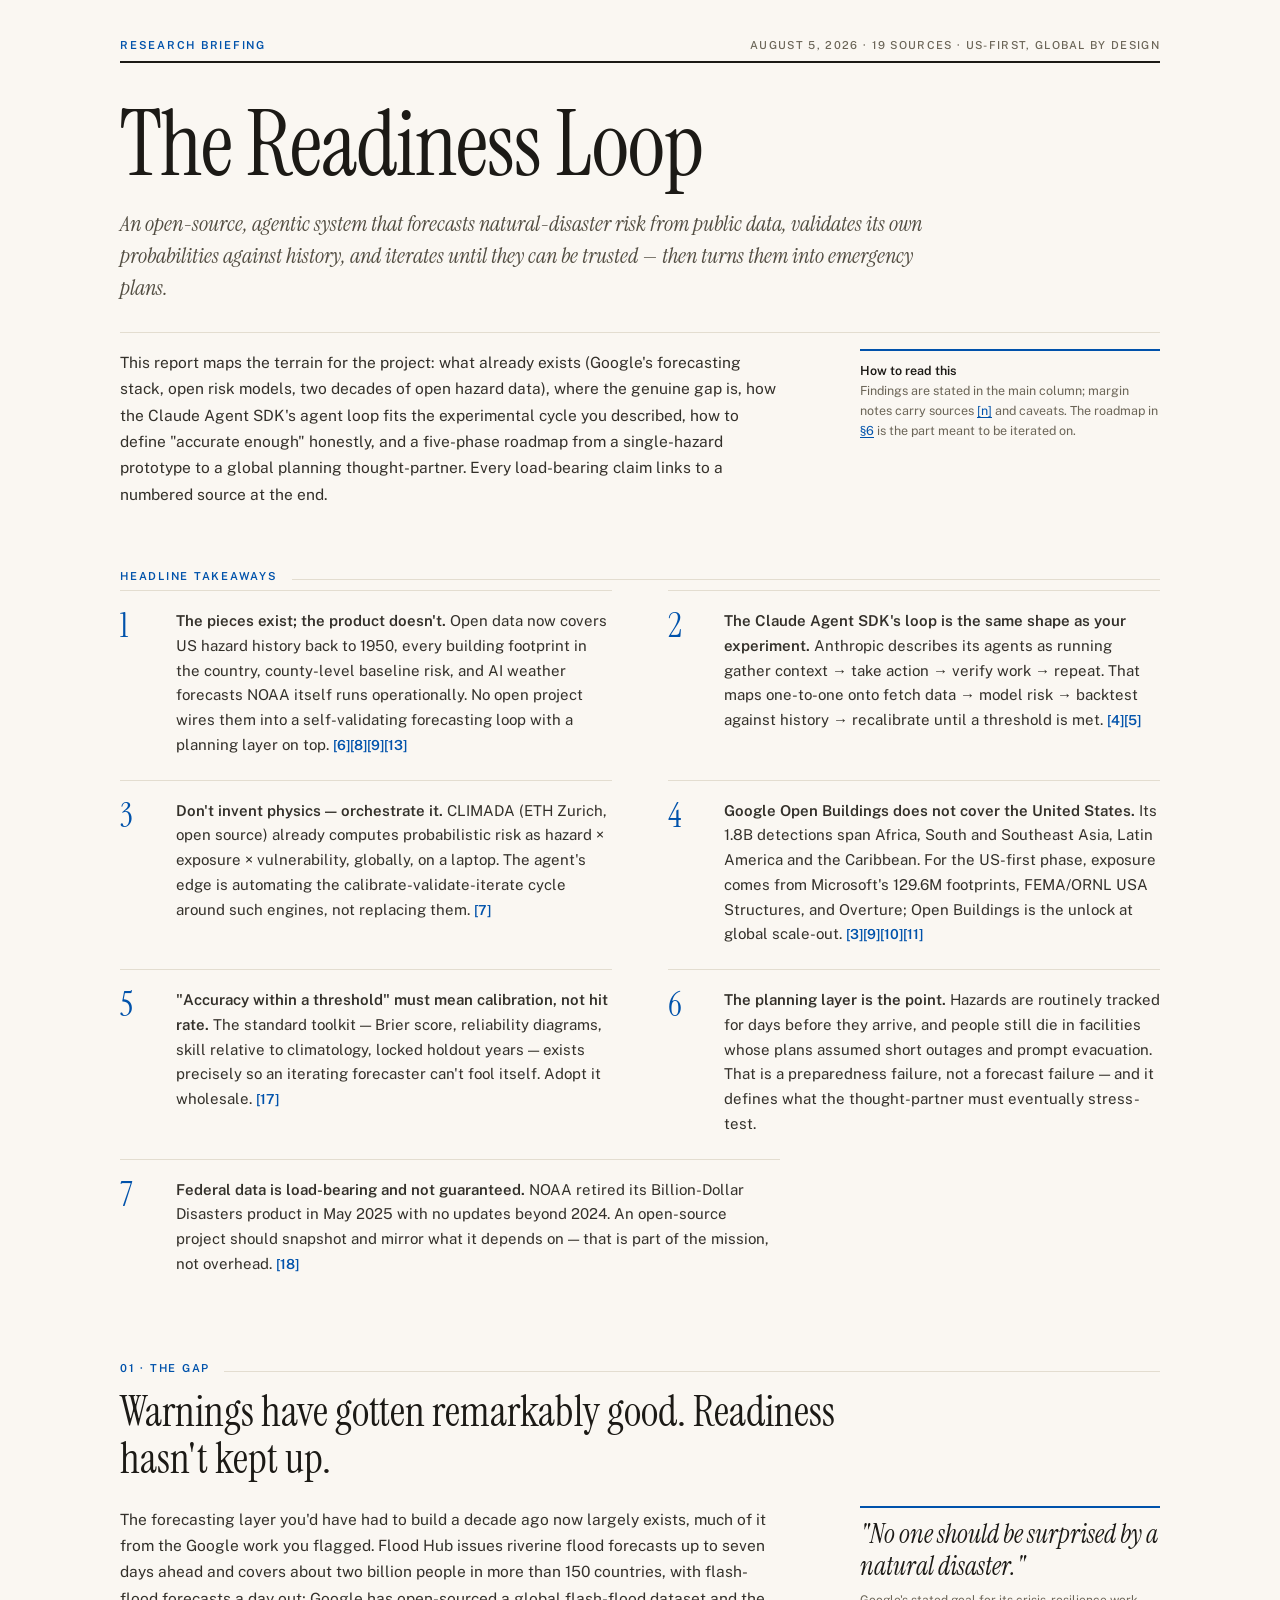
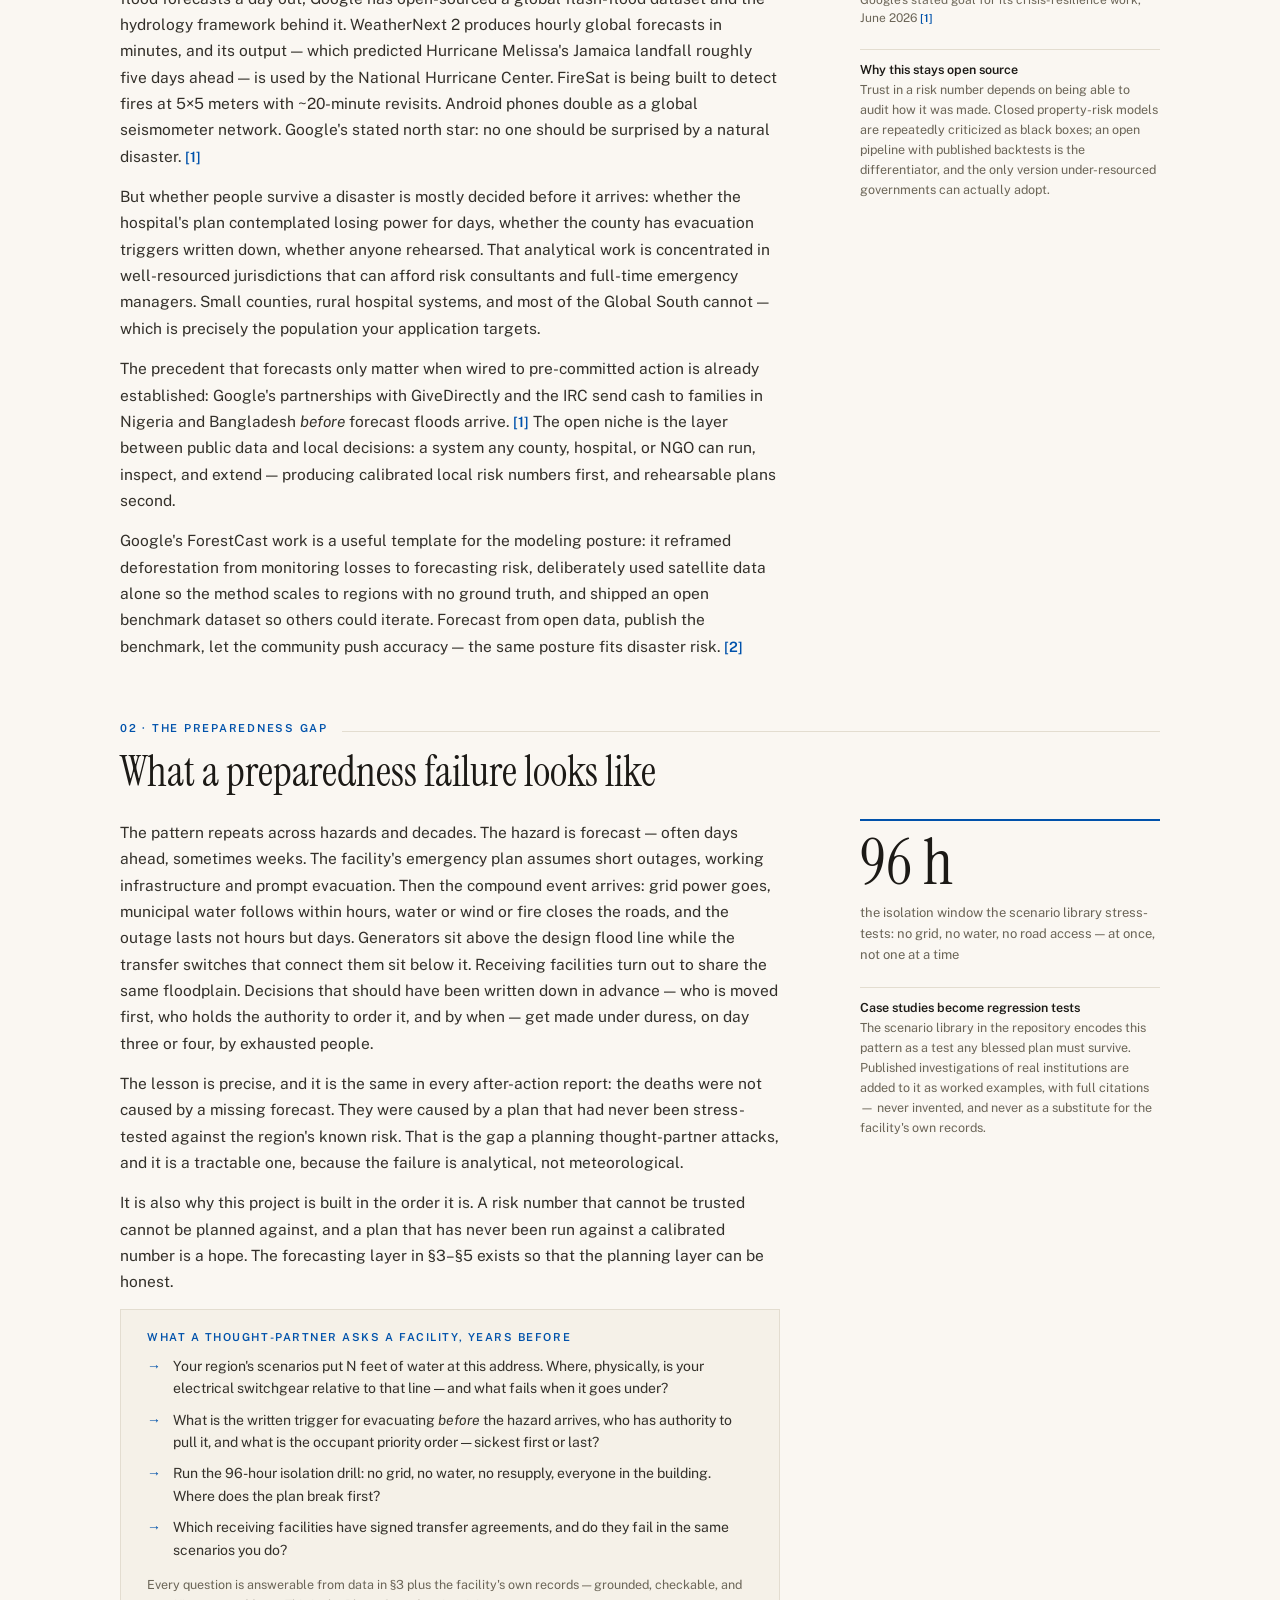
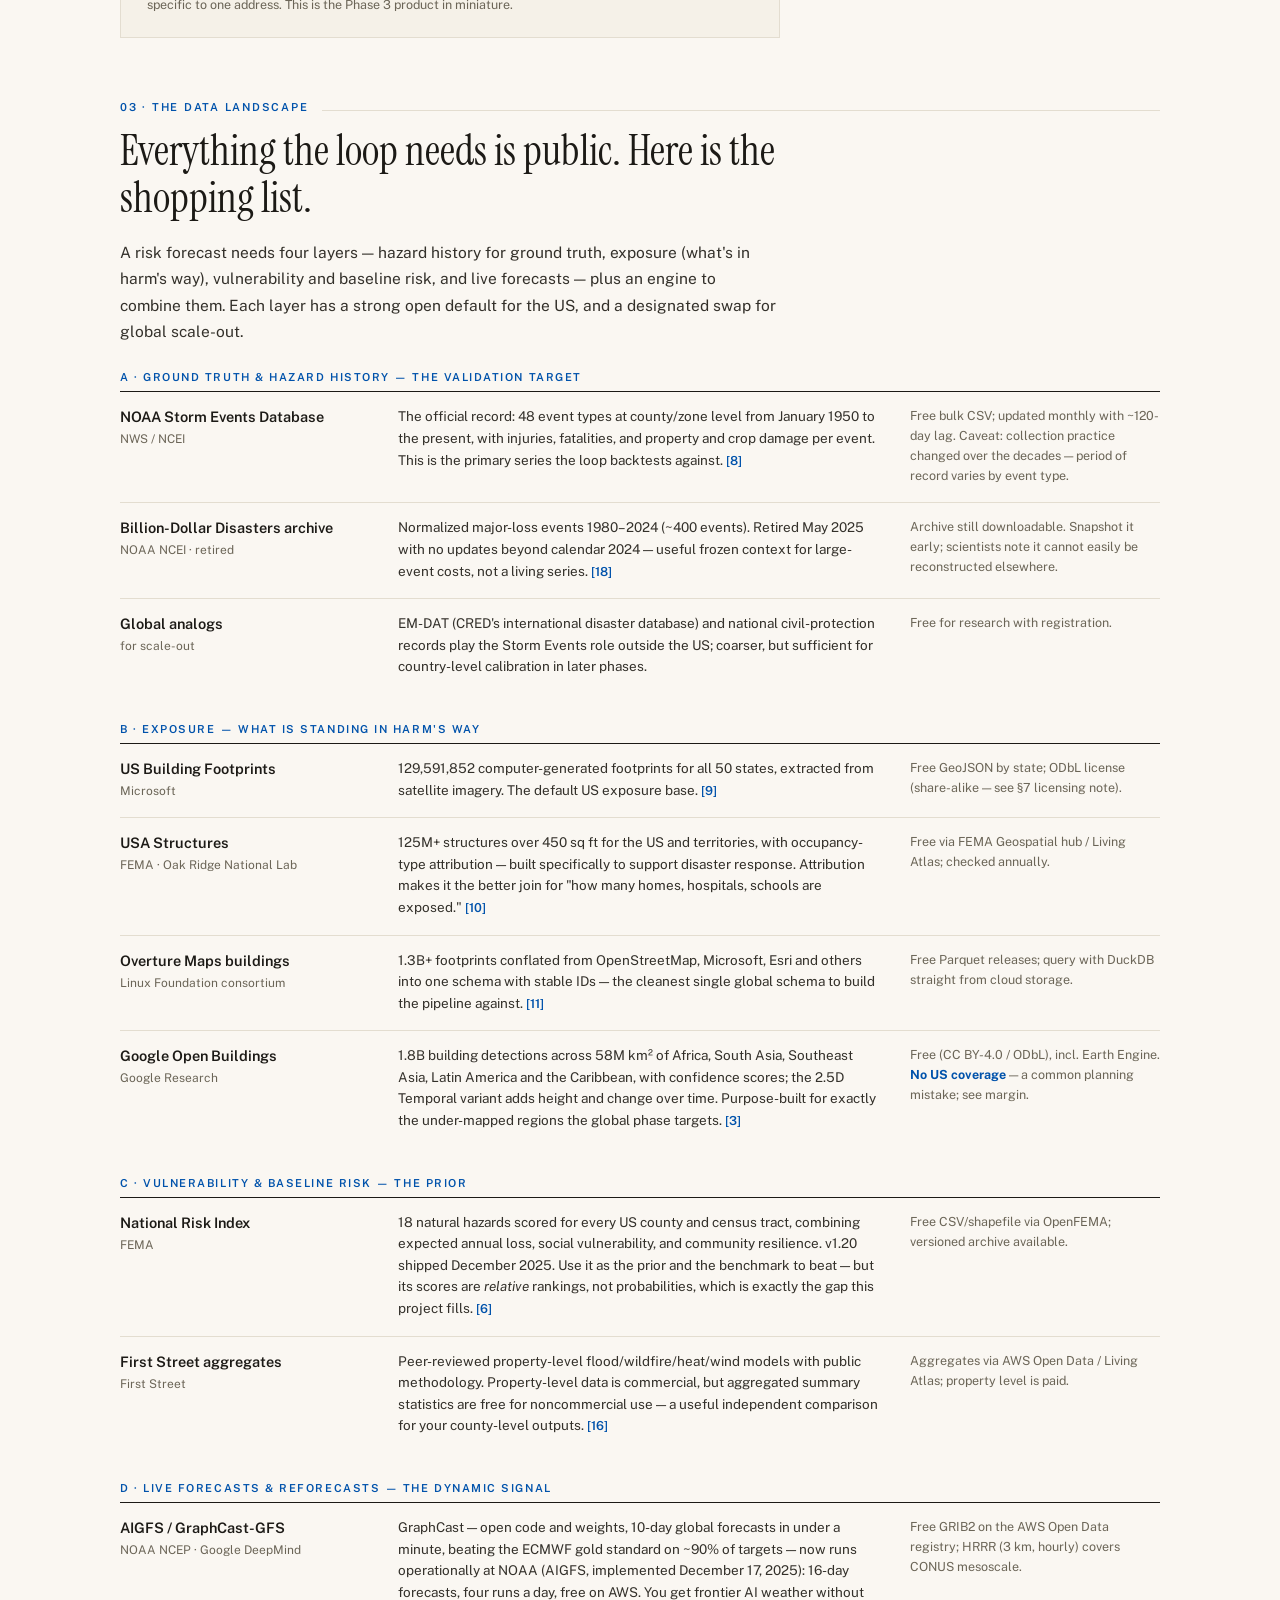
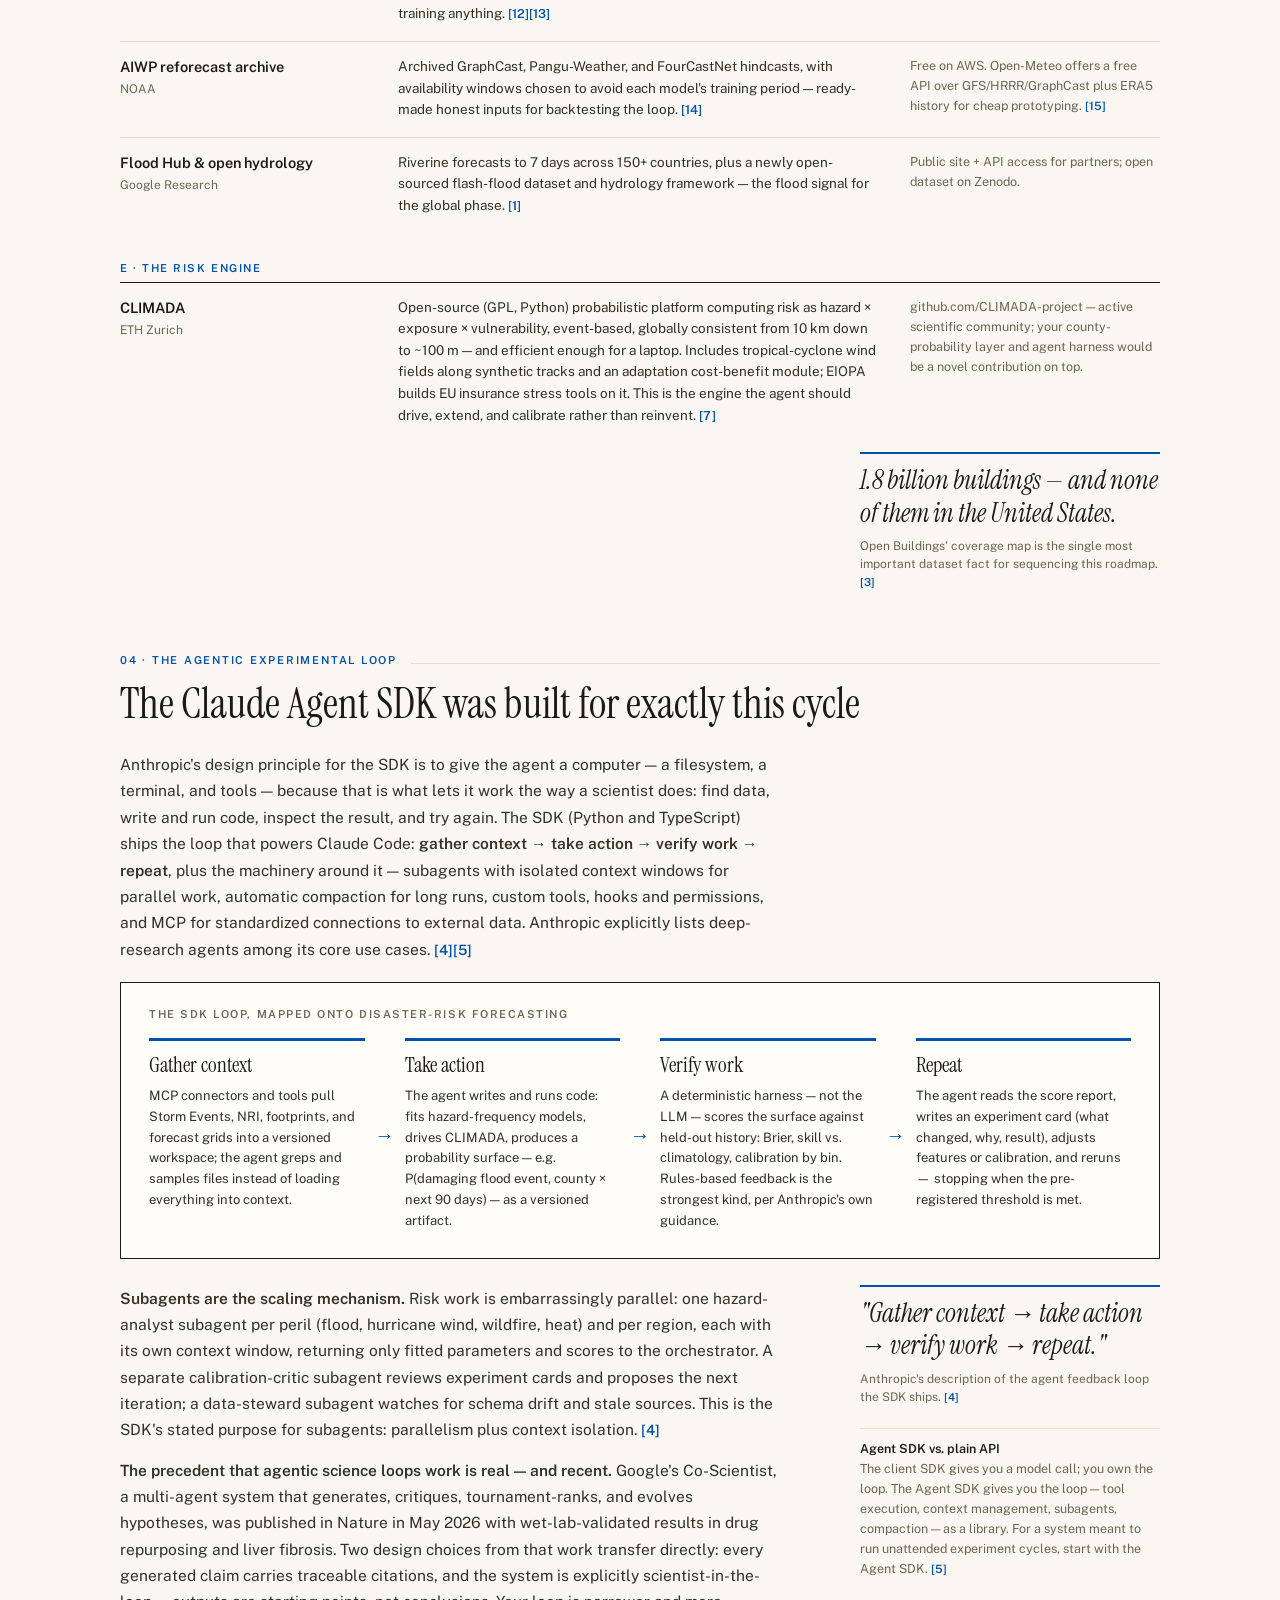
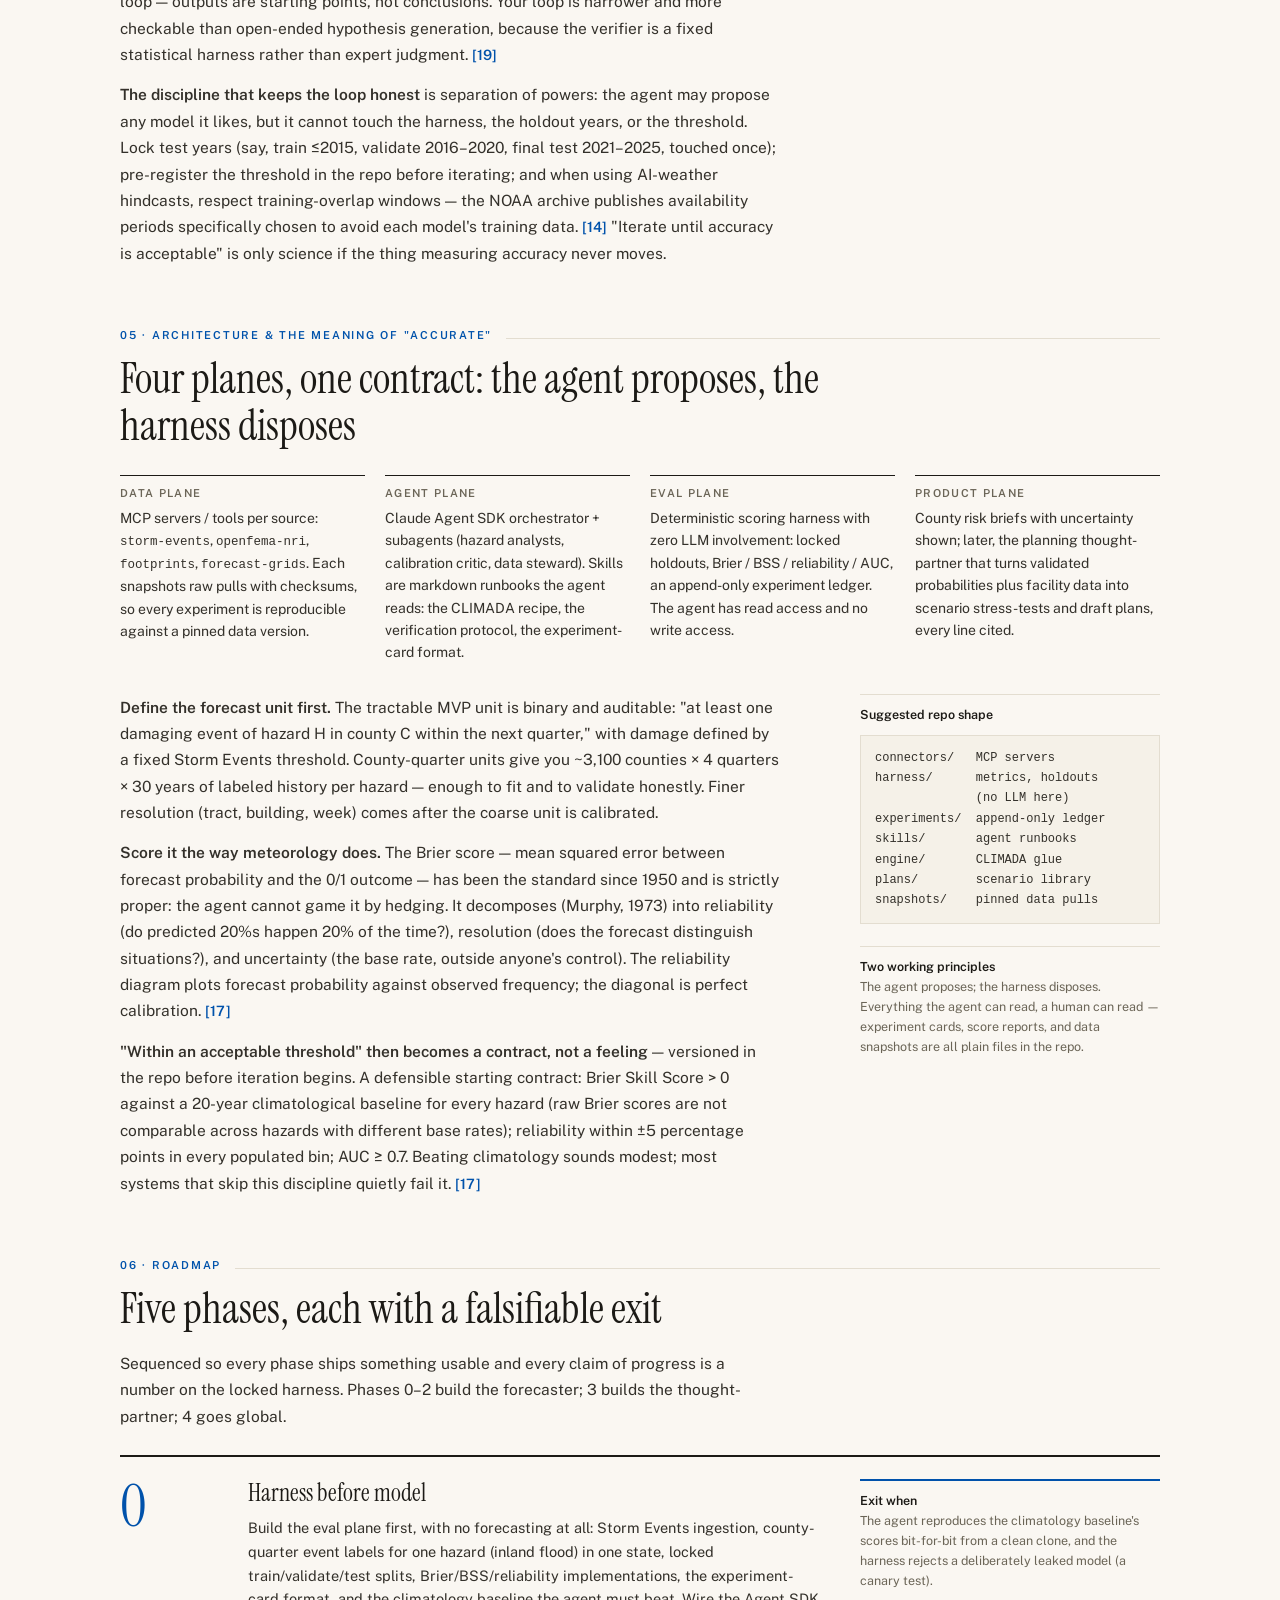
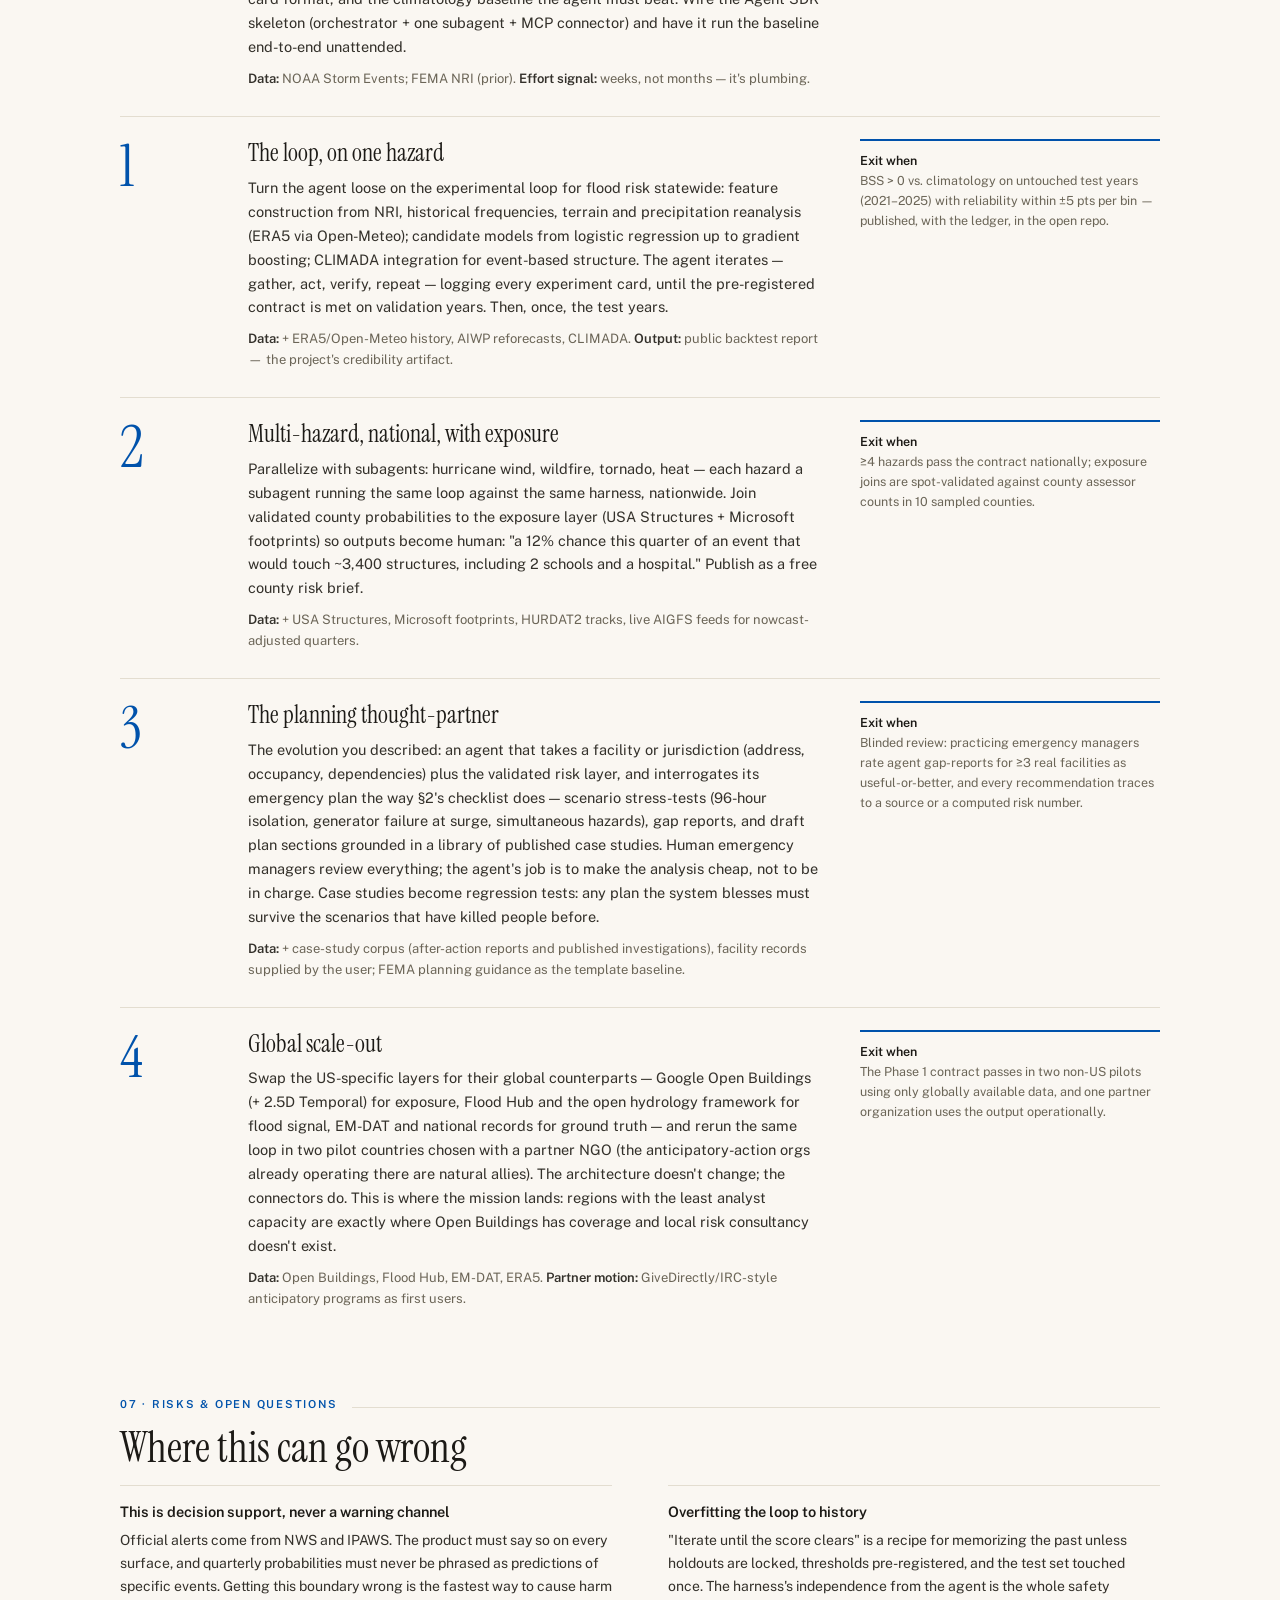
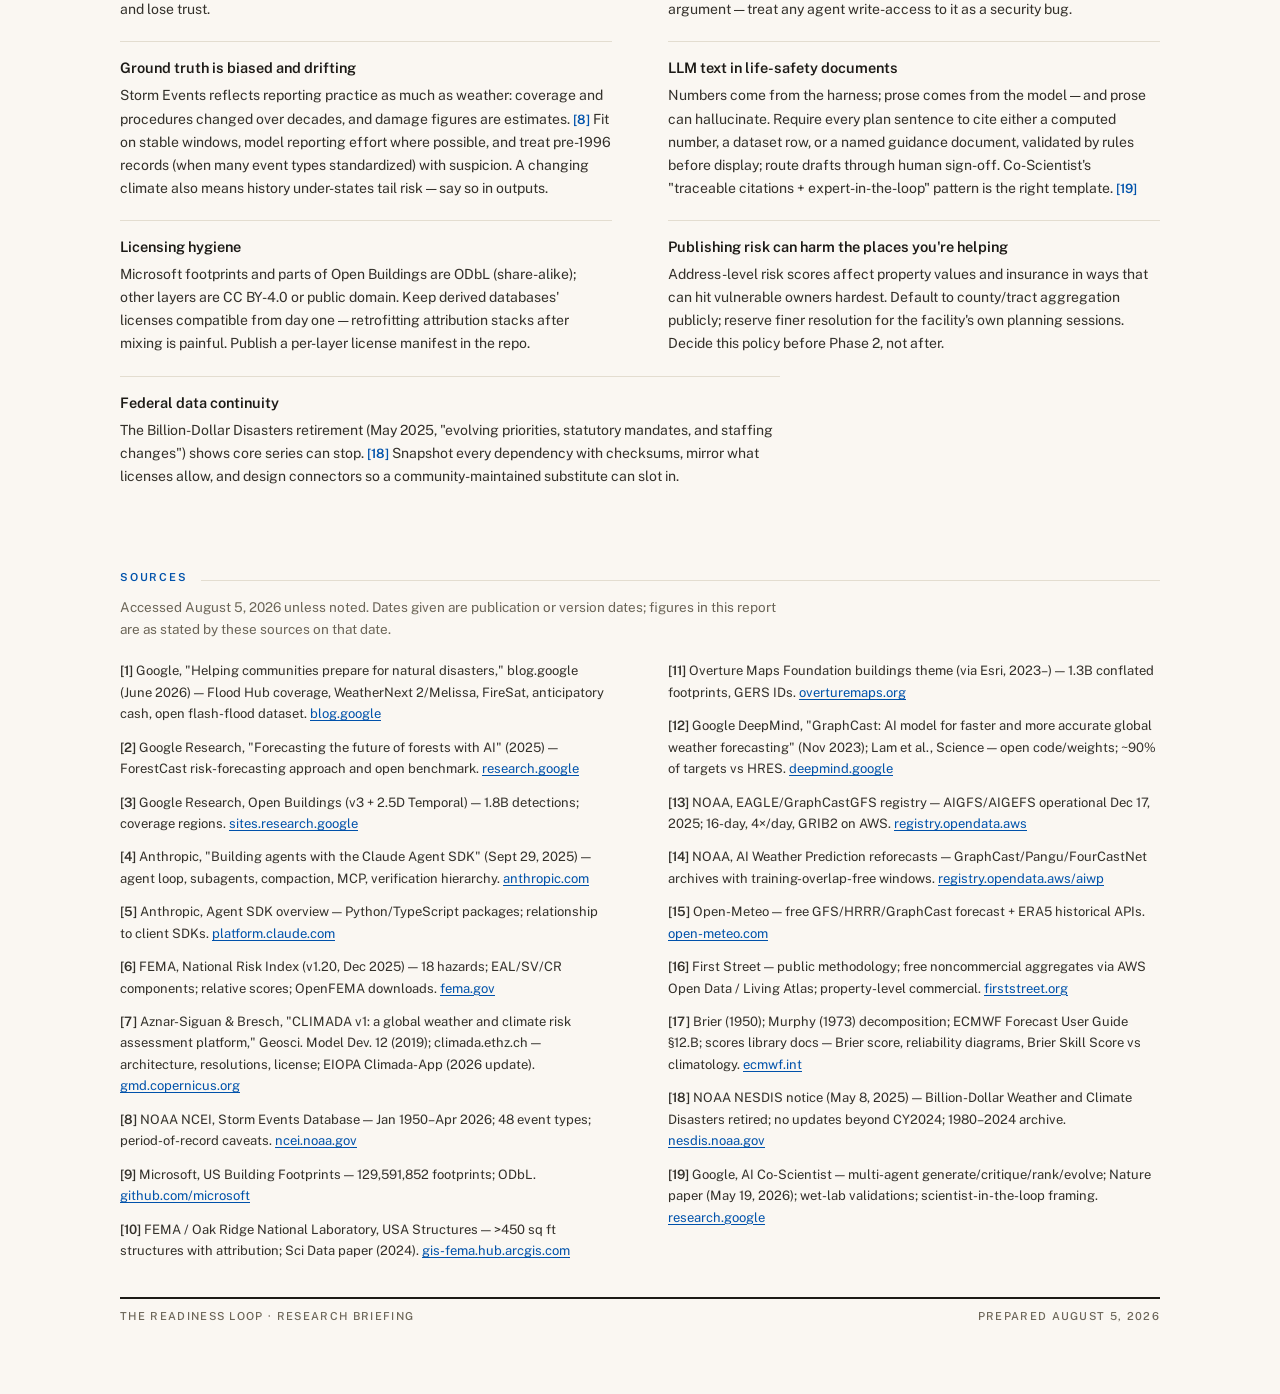
==== commit 9d8ad147: "Remove the hospital case study from the report, plans and takeaways The research report and the Phas" ====
--- a/report/index.html
+++ b/report/index.html
@@ -70,7 +70,7 @@
 <header data-screen-label="Masthead" style="max-width:1104px;margin:0 auto;padding:40px 32px 0">
   <div style="display:flex;justify-content:space-between;align-items:baseline;border-bottom:2px solid #1c1a16;padding-bottom:10px;gap:16px;flex-wrap:wrap">
     <span style="font:600 11px/1 'Public Sans',sans-serif;letter-spacing:0.16em;text-transform:uppercase;color:oklch(0.45 0.16 255)">Research briefing</span>
-    <span style="font:500 11px/1 'Public Sans',sans-serif;letter-spacing:0.12em;text-transform:uppercase;color:#6b6557">August 5, 2026 · 21 sources · US-first, global by design</span>
+    <span style="font:500 11px/1 'Public Sans',sans-serif;letter-spacing:0.12em;text-transform:uppercase;color:#6b6557">August 5, 2026 · 19 sources · US-first, global by design</span>
   </div>
   <h1 style="font:400 clamp(56px,7vw,92px)/1.02 'Instrument Serif',serif;margin:36px 0 0;letter-spacing:-0.01em">The Readiness Loop</h1>
   <p style="font:400 22px/1.45 'Instrument Serif',serif;font-style:italic;color:#514c41;margin:18px 0 0;max-width:820px">An open-source, agentic system that forecasts natural-disaster risk from public data, validates its own probabilities against history, and iterates until they can be trusted — then turns them into emergency plans.</p>
@@ -91,7 +91,7 @@
   <div class="rl-cols-2" style="display:grid;grid-template-columns:repeat(2,minmax(0,1fr));gap:0 56px;margin-top:8px">
     <div class="rl-bullet" style="border-top:1px solid #e3ddd0;padding:18px 0 22px;display:grid;grid-template-columns:44px 1fr;gap:12px">
       <span style="font:400 34px/1 'Instrument Serif',serif;color:oklch(0.45 0.16 255)">1</span>
-      <p style="font:400 15px/1.65 'Public Sans',sans-serif;color:#33302a;margin:0"><strong style="font-weight:600">The pieces exist; the product doesn't.</strong> Open data now covers US hazard history back to 1950, every building footprint in the country, county-level baseline risk, and AI weather forecasts NOAA itself runs operationally. No open project wires them into a self-validating forecasting loop with a planning layer on top. <a class="rl-cite" href="#src6" aria-label="Source 6">[6]</a><a class="rl-cite" href="#src10" aria-label="Source 10">[10]</a><a class="rl-cite" href="#src11" aria-label="Source 11">[11]</a><a class="rl-cite" href="#src15" aria-label="Source 15">[15]</a></p>
+      <p style="font:400 15px/1.65 'Public Sans',sans-serif;color:#33302a;margin:0"><strong style="font-weight:600">The pieces exist; the product doesn't.</strong> Open data now covers US hazard history back to 1950, every building footprint in the country, county-level baseline risk, and AI weather forecasts NOAA itself runs operationally. No open project wires them into a self-validating forecasting loop with a planning layer on top. <a class="rl-cite" href="#src6" aria-label="Source 6">[6]</a><a class="rl-cite" href="#src8" aria-label="Source 8">[8]</a><a class="rl-cite" href="#src9" aria-label="Source 9">[9]</a><a class="rl-cite" href="#src13" aria-label="Source 13">[13]</a></p>
     </div>
     <div class="rl-bullet" style="border-top:1px solid #e3ddd0;padding:18px 0 22px;display:grid;grid-template-columns:44px 1fr;gap:12px">
       <span style="font:400 34px/1 'Instrument Serif',serif;color:oklch(0.45 0.16 255)">2</span>
@@ -103,19 +103,19 @@
     </div>
     <div class="rl-bullet" style="border-top:1px solid #e3ddd0;padding:18px 0 22px;display:grid;grid-template-columns:44px 1fr;gap:12px">
       <span style="font:400 34px/1 'Instrument Serif',serif;color:oklch(0.45 0.16 255)">4</span>
-      <p style="font:400 15px/1.65 'Public Sans',sans-serif;color:#33302a;margin:0"><strong style="font-weight:600">Google Open Buildings does not cover the United States.</strong> Its 1.8B detections span Africa, South and Southeast Asia, Latin America and the Caribbean. For the US-first phase, exposure comes from Microsoft's 129.6M footprints, FEMA/ORNL USA Structures, and Overture; Open Buildings is the unlock at global scale-out. <a class="rl-cite" href="#src3" aria-label="Source 3">[3]</a><a class="rl-cite" href="#src11" aria-label="Source 11">[11]</a><a class="rl-cite" href="#src12" aria-label="Source 12">[12]</a><a class="rl-cite" href="#src13" aria-label="Source 13">[13]</a></p>
+      <p style="font:400 15px/1.65 'Public Sans',sans-serif;color:#33302a;margin:0"><strong style="font-weight:600">Google Open Buildings does not cover the United States.</strong> Its 1.8B detections span Africa, South and Southeast Asia, Latin America and the Caribbean. For the US-first phase, exposure comes from Microsoft's 129.6M footprints, FEMA/ORNL USA Structures, and Overture; Open Buildings is the unlock at global scale-out. <a class="rl-cite" href="#src3" aria-label="Source 3">[3]</a><a class="rl-cite" href="#src9" aria-label="Source 9">[9]</a><a class="rl-cite" href="#src10" aria-label="Source 10">[10]</a><a class="rl-cite" href="#src11" aria-label="Source 11">[11]</a></p>
     </div>
     <div class="rl-bullet" style="border-top:1px solid #e3ddd0;padding:18px 0 22px;display:grid;grid-template-columns:44px 1fr;gap:12px">
       <span style="font:400 34px/1 'Instrument Serif',serif;color:oklch(0.45 0.16 255)">5</span>
-      <p style="font:400 15px/1.65 'Public Sans',sans-serif;color:#33302a;margin:0"><strong style="font-weight:600">"Accuracy within a threshold" must mean calibration, not hit rate.</strong> The standard toolkit — Brier score, reliability diagrams, skill relative to climatology, locked holdout years — exists precisely so an iterating forecaster can't fool itself. Adopt it wholesale. <a class="rl-cite" href="#src19" aria-label="Source 19">[19]</a></p>
+      <p style="font:400 15px/1.65 'Public Sans',sans-serif;color:#33302a;margin:0"><strong style="font-weight:600">"Accuracy within a threshold" must mean calibration, not hit rate.</strong> The standard toolkit — Brier score, reliability diagrams, skill relative to climatology, locked holdout years — exists precisely so an iterating forecaster can't fool itself. Adopt it wholesale. <a class="rl-cite" href="#src17" aria-label="Source 17">[17]</a></p>
     </div>
     <div class="rl-bullet" style="border-top:1px solid #e3ddd0;padding:18px 0 22px;display:grid;grid-template-columns:44px 1fr;gap:12px">
       <span style="font:400 34px/1 'Instrument Serif',serif;color:oklch(0.45 0.16 255)">6</span>
-      <p style="font:400 15px/1.65 'Public Sans',sans-serif;color:#33302a;margin:0"><strong style="font-weight:600">Memorial Hospital is the argument for the planning layer.</strong> Katrina was tracked for days; 45 bodies were still carried out of one hospital. That was a preparedness failure, not a forecast failure — and it defines what the thought-partner must eventually stress-test. <a class="rl-cite" href="#src8" aria-label="Source 8">[8]</a><a class="rl-cite" href="#src9" aria-label="Source 9">[9]</a></p>
+      <p style="font:400 15px/1.65 'Public Sans',sans-serif;color:#33302a;margin:0"><strong style="font-weight:600">The planning layer is the point.</strong> Hazards are routinely tracked for days before they arrive, and people still die in facilities whose plans assumed short outages and prompt evacuation. That is a preparedness failure, not a forecast failure — and it defines what the thought-partner must eventually stress-test.</p>
     </div>
     <div class="rl-bullet" style="border-top:1px solid #e3ddd0;padding:18px 0 22px;display:grid;grid-template-columns:44px 1fr;gap:12px;grid-column:1 / -1;max-width:660px">
       <span style="font:400 34px/1 'Instrument Serif',serif;color:oklch(0.45 0.16 255)">7</span>
-      <p style="font:400 15px/1.65 'Public Sans',sans-serif;color:#33302a;margin:0"><strong style="font-weight:600">Federal data is load-bearing and not guaranteed.</strong> NOAA retired its Billion-Dollar Disasters product in May 2025 with no updates beyond 2024. An open-source project should snapshot and mirror what it depends on — that is part of the mission, not overhead. <a class="rl-cite" href="#src20" aria-label="Source 20">[20]</a></p>
+      <p style="font:400 15px/1.65 'Public Sans',sans-serif;color:#33302a;margin:0"><strong style="font-weight:600">Federal data is load-bearing and not guaranteed.</strong> NOAA retired its Billion-Dollar Disasters product in May 2025 with no updates beyond 2024. An open-source project should snapshot and mirror what it depends on — that is part of the mission, not overhead. <a class="rl-cite" href="#src18" aria-label="Source 18">[18]</a></p>
     </div>
   </div>
 </section>
@@ -129,7 +129,7 @@
   <div class="rl-main-margin" style="display:grid;grid-template-columns:minmax(0,1fr) 300px;gap:0 56px;margin-top:24px">
     <div style="max-width:660px">
       <p style="font:400 15.5px/1.7 'Public Sans',sans-serif;color:#33302a;margin:0 0 14px">The forecasting layer you'd have had to build a decade ago now largely exists, much of it from the Google work you flagged. Flood Hub issues riverine flood forecasts up to seven days ahead and covers about two billion people in more than 150 countries, with flash-flood forecasts a day out; Google has open-sourced a global flash-flood dataset and the hydrology framework behind it. WeatherNext 2 produces hourly global forecasts in minutes, and its output — which predicted Hurricane Melissa's Jamaica landfall roughly five days ahead — is used by the National Hurricane Center. FireSat is being built to detect fires at 5×5 meters with ~20-minute revisits. Android phones double as a global seismometer network. Google's stated north star: no one should be surprised by a natural disaster. <a class="rl-cite" href="#src1" aria-label="Source 1">[1]</a></p>
-      <p style="font:400 15.5px/1.7 'Public Sans',sans-serif;color:#33302a;margin:0 0 14px">But whether people survive a disaster is mostly decided before it arrives: whether the hospital's plan contemplated losing power for four days, whether the county has evacuation triggers written down, whether anyone rehearsed. That analytical work is concentrated in well-resourced jurisdictions that can afford risk consultants and full-time emergency managers. Small counties, rural hospital systems, and most of the Global South cannot — which is precisely the population your application targets.</p>
+      <p style="font:400 15.5px/1.7 'Public Sans',sans-serif;color:#33302a;margin:0 0 14px">But whether people survive a disaster is mostly decided before it arrives: whether the hospital's plan contemplated losing power for days, whether the county has evacuation triggers written down, whether anyone rehearsed. That analytical work is concentrated in well-resourced jurisdictions that can afford risk consultants and full-time emergency managers. Small counties, rural hospital systems, and most of the Global South cannot — which is precisely the population your application targets.</p>
       <p style="font:400 15.5px/1.7 'Public Sans',sans-serif;color:#33302a;margin:0 0 14px">The precedent that forecasts only matter when wired to pre-committed action is already established: Google's partnerships with GiveDirectly and the IRC send cash to families in Nigeria and Bangladesh <em>before</em> forecast floods arrive. <a class="rl-cite" href="#src1" aria-label="Source 1">[1]</a> The open niche is the layer between public data and local decisions: a system any county, hospital, or NGO can run, inspect, and extend — producing calibrated local risk numbers first, and rehearsable plans second.</p>
       <p style="font:400 15.5px/1.7 'Public Sans',sans-serif;color:#33302a;margin:0">Google's ForestCast work is a useful template for the modeling posture: it reframed deforestation from monitoring losses to forecasting risk, deliberately used satellite data alone so the method scales to regions with no ground truth, and shipped an open benchmark dataset so others could iterate. Forecast from open data, publish the benchmark, let the community push accuracy — the same posture fits disaster risk. <a class="rl-cite" href="#src2" aria-label="Source 2">[2]</a></p>
     </div>
@@ -146,36 +146,36 @@
   </div>
 </section>
 
-<section data-screen-label="02 Memorial case study" style="max-width:1104px;margin:0 auto;padding:56px 32px 8px">
-  <div style="display:flex;align-items:baseline;gap:14px">
-    <span style="font:600 11px/1 'Public Sans',sans-serif;letter-spacing:0.16em;text-transform:uppercase;color:oklch(0.45 0.16 255)">02 · Case study</span>
-    <span style="flex:1;border-top:1px solid #e3ddd0"></span>
-  </div>
-  <h2 style="font:400 42px/1.12 'Instrument Serif',serif;margin:14px 0 0;max-width:760px">Memorial Medical Center: what a preparedness failure looks like</h2>
+<section data-screen-label="02 The preparedness gap" style="max-width:1104px;margin:0 auto;padding:56px 32px 8px">
+  <div style="display:flex;align-items:baseline;gap:14px">
+    <span style="font:600 11px/1 'Public Sans',sans-serif;letter-spacing:0.16em;text-transform:uppercase;color:oklch(0.45 0.16 255)">02 · The preparedness gap</span>
+    <span style="flex:1;border-top:1px solid #e3ddd0"></span>
+  </div>
+  <h2 style="font:400 42px/1.12 'Instrument Serif',serif;margin:14px 0 0;max-width:760px">What a preparedness failure looks like</h2>
   <div class="rl-main-margin" style="display:grid;grid-template-columns:minmax(0,1fr) 300px;gap:0 56px;margin-top:24px">
     <div style="max-width:660px">
-      <p style="font:400 15.5px/1.7 'Public Sans',sans-serif;color:#33302a;margin:0 0 14px">When Katrina's floodwaters cut off Memorial Medical Center in Uptown New Orleans in August 2005, the storm itself had been watched for days. The hospital lost power and running water; interior temperatures climbed past 100°F; staff and patients were marooned for four days. <a class="rl-cite" href="#src9" aria-label="Source 9">[9]</a> Mortuary workers eventually carried 45 bodies from Memorial — more than from any comparable-size hospital in the flooded city. Tenet, the hospital's owner, reported 34 patient deaths on the campus, 24 of them in the long-term acute-care unit run by LifeCare. <a class="rl-cite" href="#src8" aria-label="Source 8">[8]</a></p>
-      <p style="font:400 15.5px/1.7 'Public Sans',sans-serif;color:#33302a;margin:0 0 14px">What followed is the part that should shape this application. Sheri Fink's Pulitzer-winning investigation documented exhausted clinicians improvising triage — including decisions about which patients would be moved last, and allegations that some were given lethal doses of sedatives — under conditions the institution's emergency plan had never rehearsed. A physician and two nurses were arrested in 2006 in connection with four deaths; a grand jury declined to indict in 2007. Statewide, investigators reviewed roughly 215 deaths at hospitals and nursing homes after the storm. <a class="rl-cite" href="#src8" aria-label="Source 8">[8]</a><a class="rl-cite" href="#src9" aria-label="Source 9">[9]</a></p>
-      <p style="font:400 15.5px/1.7 'Public Sans',sans-serif;color:#33302a;margin:0 0 14px">The lesson is precise: the deaths at Memorial were not caused by a missing forecast. They were caused by a plan that assumed short outages, working infrastructure, and prompt evacuation — assumptions nobody had stress-tested against the region's known flood risk. That is the gap a planning thought-partner attacks, and it is a tractable one, because the failure was analytical, not meteorological.</p>
+      <p style="font:400 15.5px/1.7 'Public Sans',sans-serif;color:#33302a;margin:0 0 14px">The pattern repeats across hazards and decades. The hazard is forecast — often days ahead, sometimes weeks. The facility's emergency plan assumes short outages, working infrastructure and prompt evacuation. Then the compound event arrives: grid power goes, municipal water follows within hours, water or wind or fire closes the roads, and the outage lasts not hours but days. Generators sit above the design flood line while the transfer switches that connect them sit below it. Receiving facilities turn out to share the same floodplain. Decisions that should have been written down in advance — who is moved first, who holds the authority to order it, and by when — get made under duress, on day three or four, by exhausted people.</p>
+      <p style="font:400 15.5px/1.7 'Public Sans',sans-serif;color:#33302a;margin:0 0 14px">The lesson is precise, and it is the same in every after-action report: the deaths were not caused by a missing forecast. They were caused by a plan that had never been stress-tested against the region's known risk. That is the gap a planning thought-partner attacks, and it is a tractable one, because the failure is analytical, not meteorological.</p>
+      <p style="font:400 15.5px/1.7 'Public Sans',sans-serif;color:#33302a;margin:0 0 14px">It is also why this project is built in the order it is. A risk number that cannot be trusted cannot be planned against, and a plan that has never been run against a calibrated number is a hope. The forecasting layer in §3–§5 exists so that the planning layer can be honest.</p>
       <div style="border:1px solid #e3ddd0;background:#f5f1e8;padding:22px 26px;margin-top:8px">
-        <p style="font:600 11px/1 'Public Sans',sans-serif;letter-spacing:0.14em;text-transform:uppercase;color:oklch(0.45 0.16 255);margin:0 0 12px">What a thought-partner would have asked Memorial in 2004</p>
+        <p style="font:600 11px/1 'Public Sans',sans-serif;letter-spacing:0.14em;text-transform:uppercase;color:oklch(0.45 0.16 255);margin:0 0 12px">What a thought-partner asks a facility, years before</p>
         <div style="display:grid;gap:9px;font:400 14px/1.6 'Public Sans',sans-serif;color:#33302a">
-          <div class="rl-bullet" style="display:grid;grid-template-columns:18px 1fr;gap:8px"><span style="color:oklch(0.45 0.16 255)">→</span><span>Your county's flood scenarios put N feet of water at this address. Where, physically, is your electrical switchgear relative to that line — and what fails when it goes under?</span></div>
-          <div class="rl-bullet" style="display:grid;grid-template-columns:18px 1fr;gap:8px"><span style="color:oklch(0.45 0.16 255)">→</span><span>What is the written trigger for evacuating <em>before</em> landfall, who has authority to pull it, and what is the patient priority order — sickest first or last?</span></div>
-          <div class="rl-bullet" style="display:grid;grid-template-columns:18px 1fr;gap:8px"><span style="color:oklch(0.45 0.16 255)">→</span><span>Run the 96-hour isolation drill: no grid, no water, no resupply, 2,000 people in the building. Where does the plan break first?</span></div>
-          <div class="rl-bullet" style="display:grid;grid-template-columns:18px 1fr;gap:8px"><span style="color:oklch(0.45 0.16 255)">→</span><span>Which receiving facilities have signed transfer agreements, and do they flood in the same scenarios you do?</span></div>
+          <div class="rl-bullet" style="display:grid;grid-template-columns:18px 1fr;gap:8px"><span style="color:oklch(0.45 0.16 255)">→</span><span>Your region's scenarios put N feet of water at this address. Where, physically, is your electrical switchgear relative to that line — and what fails when it goes under?</span></div>
+          <div class="rl-bullet" style="display:grid;grid-template-columns:18px 1fr;gap:8px"><span style="color:oklch(0.45 0.16 255)">→</span><span>What is the written trigger for evacuating <em>before</em> the hazard arrives, who has authority to pull it, and what is the occupant priority order — sickest first or last?</span></div>
+          <div class="rl-bullet" style="display:grid;grid-template-columns:18px 1fr;gap:8px"><span style="color:oklch(0.45 0.16 255)">→</span><span>Run the 96-hour isolation drill: no grid, no water, no resupply, everyone in the building. Where does the plan break first?</span></div>
+          <div class="rl-bullet" style="display:grid;grid-template-columns:18px 1fr;gap:8px"><span style="color:oklch(0.45 0.16 255)">→</span><span>Which receiving facilities have signed transfer agreements, and do they fail in the same scenarios you do?</span></div>
         </div>
         <p style="font:400 12.5px/1.6 'Public Sans',sans-serif;color:#6b6557;margin:14px 0 0">Every question is answerable from data in §3 plus the facility's own records — grounded, checkable, and specific to one address. This is the Phase 3 product in miniature.</p>
       </div>
     </div>
     <div style="display:grid;gap:22px;align-content:start">
       <aside style="border-top:2px solid oklch(0.45 0.16 255);padding-top:10px">
-        <p style="font:400 64px/1 'Instrument Serif',serif;margin:0;color:#1c1a16">45</p>
-        <p style="font:400 13px/1.6 'Public Sans',sans-serif;color:#6b6557;margin:8px 0 0">bodies recovered from Memorial — more than any comparable-size hospital in the city <a class="rl-cite" href="#src8" aria-label="Source 8">[8]</a></p>
+        <p style="font:400 64px/1 'Instrument Serif',serif;margin:0;color:#1c1a16">96 h</p>
+        <p style="font:400 13px/1.6 'Public Sans',sans-serif;color:#6b6557;margin:8px 0 0">the isolation window the scenario library stress-tests: no grid, no water, no road access — at once, not one at a time</p>
       </aside>
       <aside style="border-top:1px solid #e3ddd0;padding-top:10px;font:400 12.5px/1.6 'Public Sans',sans-serif;color:#6b6557">
-        <strong style="color:#1c1a16;font-weight:600">Primary account</strong><br>
-        Fink's "The Deadly Choices at Memorial" (ProPublica / NYT Magazine, 2009), later the book <em>Five Days at Memorial</em> — worth reading in full before designing the planning product. <a class="rl-cite" href="#src8" aria-label="Source 8">[8]</a>
+        <strong style="color:#1c1a16;font-weight:600">Case studies become regression tests</strong><br>
+        The scenario library in the repository encodes this pattern as a test any blessed plan must survive. Published investigations of real institutions are added to it as worked examples, with full citations — never invented, and never as a substitute for the facility's own records.
       </aside>
     </div>
   </div>
@@ -193,12 +193,12 @@
     <p style="font:600 11px/1 'Public Sans',sans-serif;letter-spacing:0.14em;text-transform:uppercase;color:oklch(0.45 0.16 255);margin:0 0 2px">A · Ground truth &amp; hazard history — the validation target</p>
     <div class="rl-datarow" style="display:grid;grid-template-columns:250px minmax(0,1fr) 250px;gap:0 28px;border-top:1px solid #1c1a16;padding:14px 0 16px;margin-top:8px">
       <div style="font:600 14.5px/1.45 'Public Sans',sans-serif">NOAA Storm Events Database<div style="font:400 12px/1.5 'Public Sans',sans-serif;color:#6b6557;margin-top:3px">NWS / NCEI</div></div>
-      <div style="font:400 13.5px/1.6 'Public Sans',sans-serif;color:#33302a">The official record: 48 event types at county/zone level from January 1950 to the present, with injuries, fatalities, and property and crop damage per event. This is the primary series the loop backtests against. <a class="rl-cite" href="#src10" aria-label="Source 10">[10]</a></div>
+      <div style="font:400 13.5px/1.6 'Public Sans',sans-serif;color:#33302a">The official record: 48 event types at county/zone level from January 1950 to the present, with injuries, fatalities, and property and crop damage per event. This is the primary series the loop backtests against. <a class="rl-cite" href="#src8" aria-label="Source 8">[8]</a></div>
       <div style="font:400 12.5px/1.6 'Public Sans',sans-serif;color:#6b6557">Free bulk CSV; updated monthly with ~120-day lag. Caveat: collection practice changed over the decades — period of record varies by event type.</div>
     </div>
     <div class="rl-datarow" style="display:grid;grid-template-columns:250px minmax(0,1fr) 250px;gap:0 28px;border-top:1px solid #e3ddd0;padding:14px 0 16px">
       <div style="font:600 14.5px/1.45 'Public Sans',sans-serif">Billion-Dollar Disasters archive<div style="font:400 12px/1.5 'Public Sans',sans-serif;color:#6b6557;margin-top:3px">NOAA NCEI · retired</div></div>
-      <div style="font:400 13.5px/1.6 'Public Sans',sans-serif;color:#33302a">Normalized major-loss events 1980–2024 (~400 events). Retired May 2025 with no updates beyond calendar 2024 — useful frozen context for large-event costs, not a living series. <a class="rl-cite" href="#src20" aria-label="Source 20">[20]</a></div>
+      <div style="font:400 13.5px/1.6 'Public Sans',sans-serif;color:#33302a">Normalized major-loss events 1980–2024 (~400 events). Retired May 2025 with no updates beyond calendar 2024 — useful frozen context for large-event costs, not a living series. <a class="rl-cite" href="#src18" aria-label="Source 18">[18]</a></div>
       <div style="font:400 12.5px/1.6 'Public Sans',sans-serif;color:#6b6557">Archive still downloadable. Snapshot it early; scientists note it cannot easily be reconstructed elsewhere.</div>
     </div>
     <div class="rl-datarow" style="display:grid;grid-template-columns:250px minmax(0,1fr) 250px;gap:0 28px;border-top:1px solid #e3ddd0;padding:14px 0 16px">
@@ -212,17 +212,17 @@
     <p style="font:600 11px/1 'Public Sans',sans-serif;letter-spacing:0.14em;text-transform:uppercase;color:oklch(0.45 0.16 255);margin:0 0 2px">B · Exposure — what is standing in harm's way</p>
     <div class="rl-datarow" style="display:grid;grid-template-columns:250px minmax(0,1fr) 250px;gap:0 28px;border-top:1px solid #1c1a16;padding:14px 0 16px;margin-top:8px">
       <div style="font:600 14.5px/1.45 'Public Sans',sans-serif">US Building Footprints<div style="font:400 12px/1.5 'Public Sans',sans-serif;color:#6b6557;margin-top:3px">Microsoft</div></div>
-      <div style="font:400 13.5px/1.6 'Public Sans',sans-serif;color:#33302a">129,591,852 computer-generated footprints for all 50 states, extracted from satellite imagery. The default US exposure base. <a class="rl-cite" href="#src11" aria-label="Source 11">[11]</a></div>
+      <div style="font:400 13.5px/1.6 'Public Sans',sans-serif;color:#33302a">129,591,852 computer-generated footprints for all 50 states, extracted from satellite imagery. The default US exposure base. <a class="rl-cite" href="#src9" aria-label="Source 9">[9]</a></div>
       <div style="font:400 12.5px/1.6 'Public Sans',sans-serif;color:#6b6557">Free GeoJSON by state; ODbL license (share-alike — see §7 licensing note).</div>
     </div>
     <div class="rl-datarow" style="display:grid;grid-template-columns:250px minmax(0,1fr) 250px;gap:0 28px;border-top:1px solid #e3ddd0;padding:14px 0 16px">
       <div style="font:600 14.5px/1.45 'Public Sans',sans-serif">USA Structures<div style="font:400 12px/1.5 'Public Sans',sans-serif;color:#6b6557;margin-top:3px">FEMA · Oak Ridge National Lab</div></div>
-      <div style="font:400 13.5px/1.6 'Public Sans',sans-serif;color:#33302a">125M+ structures over 450 sq ft for the US and territories, with occupancy-type attribution — built specifically to support disaster response. Attribution makes it the better join for "how many homes, hospitals, schools are exposed." <a class="rl-cite" href="#src12" aria-label="Source 12">[12]</a></div>
+      <div style="font:400 13.5px/1.6 'Public Sans',sans-serif;color:#33302a">125M+ structures over 450 sq ft for the US and territories, with occupancy-type attribution — built specifically to support disaster response. Attribution makes it the better join for "how many homes, hospitals, schools are exposed." <a class="rl-cite" href="#src10" aria-label="Source 10">[10]</a></div>
       <div style="font:400 12.5px/1.6 'Public Sans',sans-serif;color:#6b6557">Free via FEMA Geospatial hub / Living Atlas; checked annually.</div>
     </div>
     <div class="rl-datarow" style="display:grid;grid-template-columns:250px minmax(0,1fr) 250px;gap:0 28px;border-top:1px solid #e3ddd0;padding:14px 0 16px">
       <div style="font:600 14.5px/1.45 'Public Sans',sans-serif">Overture Maps buildings<div style="font:400 12px/1.5 'Public Sans',sans-serif;color:#6b6557;margin-top:3px">Linux Foundation consortium</div></div>
-      <div style="font:400 13.5px/1.6 'Public Sans',sans-serif;color:#33302a">1.3B+ footprints conflated from OpenStreetMap, Microsoft, Esri and others into one schema with stable IDs — the cleanest single global schema to build the pipeline against. <a class="rl-cite" href="#src13" aria-label="Source 13">[13]</a></div>
+      <div style="font:400 13.5px/1.6 'Public Sans',sans-serif;color:#33302a">1.3B+ footprints conflated from OpenStreetMap, Microsoft, Esri and others into one schema with stable IDs — the cleanest single global schema to build the pipeline against. <a class="rl-cite" href="#src11" aria-label="Source 11">[11]</a></div>
       <div style="font:400 12.5px/1.6 'Public Sans',sans-serif;color:#6b6557">Free Parquet releases; query with DuckDB straight from cloud storage.</div>
     </div>
     <div class="rl-datarow" style="display:grid;grid-template-columns:250px minmax(0,1fr) 250px;gap:0 28px;border-top:1px solid #e3ddd0;padding:14px 0 16px">
@@ -241,7 +241,7 @@
     </div>
     <div class="rl-datarow" style="display:grid;grid-template-columns:250px minmax(0,1fr) 250px;gap:0 28px;border-top:1px solid #e3ddd0;padding:14px 0 16px">
       <div style="font:600 14.5px/1.45 'Public Sans',sans-serif">First Street aggregates<div style="font:400 12px/1.5 'Public Sans',sans-serif;color:#6b6557;margin-top:3px">First Street</div></div>
-      <div style="font:400 13.5px/1.6 'Public Sans',sans-serif;color:#33302a">Peer-reviewed property-level flood/wildfire/heat/wind models with public methodology. Property-level data is commercial, but aggregated summary statistics are free for noncommercial use — a useful independent comparison for your county-level outputs. <a class="rl-cite" href="#src18" aria-label="Source 18">[18]</a></div>
+      <div style="font:400 13.5px/1.6 'Public Sans',sans-serif;color:#33302a">Peer-reviewed property-level flood/wildfire/heat/wind models with public methodology. Property-level data is commercial, but aggregated summary statistics are free for noncommercial use — a useful independent comparison for your county-level outputs. <a class="rl-cite" href="#src16" aria-label="Source 16">[16]</a></div>
       <div style="font:400 12.5px/1.6 'Public Sans',sans-serif;color:#6b6557">Aggregates via AWS Open Data / Living Atlas; property level is paid.</div>
     </div>
   </div>
@@ -250,13 +250,13 @@
     <p style="font:600 11px/1 'Public Sans',sans-serif;letter-spacing:0.14em;text-transform:uppercase;color:oklch(0.45 0.16 255);margin:0 0 2px">D · Live forecasts &amp; reforecasts — the dynamic signal</p>
     <div class="rl-datarow" style="display:grid;grid-template-columns:250px minmax(0,1fr) 250px;gap:0 28px;border-top:1px solid #1c1a16;padding:14px 0 16px;margin-top:8px">
       <div style="font:600 14.5px/1.45 'Public Sans',sans-serif">AIGFS / GraphCast-GFS<div style="font:400 12px/1.5 'Public Sans',sans-serif;color:#6b6557;margin-top:3px">NOAA NCEP · Google DeepMind</div></div>
-      <div style="font:400 13.5px/1.6 'Public Sans',sans-serif;color:#33302a">GraphCast — open code and weights, 10-day global forecasts in under a minute, beating the ECMWF gold standard on ~90% of targets — now runs operationally at NOAA (AIGFS, implemented December 17, 2025): 16-day forecasts, four runs a day, free on AWS. You get frontier AI weather without training anything. <a class="rl-cite" href="#src14" aria-label="Source 14">[14]</a><a class="rl-cite" href="#src15" aria-label="Source 15">[15]</a></div>
+      <div style="font:400 13.5px/1.6 'Public Sans',sans-serif;color:#33302a">GraphCast — open code and weights, 10-day global forecasts in under a minute, beating the ECMWF gold standard on ~90% of targets — now runs operationally at NOAA (AIGFS, implemented December 17, 2025): 16-day forecasts, four runs a day, free on AWS. You get frontier AI weather without training anything. <a class="rl-cite" href="#src12" aria-label="Source 12">[12]</a><a class="rl-cite" href="#src13" aria-label="Source 13">[13]</a></div>
       <div style="font:400 12.5px/1.6 'Public Sans',sans-serif;color:#6b6557">Free GRIB2 on the AWS Open Data registry; HRRR (3 km, hourly) covers CONUS mesoscale.</div>
     </div>
     <div class="rl-datarow" style="display:grid;grid-template-columns:250px minmax(0,1fr) 250px;gap:0 28px;border-top:1px solid #e3ddd0;padding:14px 0 16px">
       <div style="font:600 14.5px/1.45 'Public Sans',sans-serif">AIWP reforecast archive<div style="font:400 12px/1.5 'Public Sans',sans-serif;color:#6b6557;margin-top:3px">NOAA</div></div>
-      <div style="font:400 13.5px/1.6 'Public Sans',sans-serif;color:#33302a">Archived GraphCast, Pangu-Weather, and FourCastNet hindcasts, with availability windows chosen to avoid each model's training period — ready-made honest inputs for backtesting the loop. <a class="rl-cite" href="#src16" aria-label="Source 16">[16]</a></div>
-      <div style="font:400 12.5px/1.6 'Public Sans',sans-serif;color:#6b6557">Free on AWS. Open-Meteo offers a free API over GFS/HRRR/GraphCast plus ERA5 history for cheap prototyping. <a class="rl-cite" href="#src17" aria-label="Source 17">[17]</a></div>
+      <div style="font:400 13.5px/1.6 'Public Sans',sans-serif;color:#33302a">Archived GraphCast, Pangu-Weather, and FourCastNet hindcasts, with availability windows chosen to avoid each model's training period — ready-made honest inputs for backtesting the loop. <a class="rl-cite" href="#src14" aria-label="Source 14">[14]</a></div>
+      <div style="font:400 12.5px/1.6 'Public Sans',sans-serif;color:#6b6557">Free on AWS. Open-Meteo offers a free API over GFS/HRRR/GraphCast plus ERA5 history for cheap prototyping. <a class="rl-cite" href="#src15" aria-label="Source 15">[15]</a></div>
     </div>
     <div class="rl-datarow" style="display:grid;grid-template-columns:250px minmax(0,1fr) 250px;gap:0 28px;border-top:1px solid #e3ddd0;padding:14px 0 16px">
       <div style="font:600 14.5px/1.45 'Public Sans',sans-serif">Flood Hub &amp; open hydrology<div style="font:400 12px/1.5 'Public Sans',sans-serif;color:#6b6557;margin-top:3px">Google Research</div></div>
@@ -324,8 +324,8 @@
   <div class="rl-main-margin" style="display:grid;grid-template-columns:minmax(0,1fr) 300px;gap:0 56px;margin-top:26px">
     <div style="max-width:660px">
       <p style="font:400 15.5px/1.7 'Public Sans',sans-serif;color:#33302a;margin:0 0 14px"><strong style="font-weight:600">Subagents are the scaling mechanism.</strong> Risk work is embarrassingly parallel: one hazard-analyst subagent per peril (flood, hurricane wind, wildfire, heat) and per region, each with its own context window, returning only fitted parameters and scores to the orchestrator. A separate calibration-critic subagent reviews experiment cards and proposes the next iteration; a data-steward subagent watches for schema drift and stale sources. This is the SDK's stated purpose for subagents: parallelism plus context isolation. <a class="rl-cite" href="#src4" aria-label="Source 4">[4]</a></p>
-      <p style="font:400 15.5px/1.7 'Public Sans',sans-serif;color:#33302a;margin:0 0 14px"><strong style="font-weight:600">The precedent that agentic science loops work is real — and recent.</strong> Google's Co-Scientist, a multi-agent system that generates, critiques, tournament-ranks, and evolves hypotheses, was published in Nature in May 2026 with wet-lab-validated results in drug repurposing and liver fibrosis. Two design choices from that work transfer directly: every generated claim carries traceable citations, and the system is explicitly scientist-in-the-loop — outputs are starting points, not conclusions. Your loop is narrower and more checkable than open-ended hypothesis generation, because the verifier is a fixed statistical harness rather than expert judgment. <a class="rl-cite" href="#src21" aria-label="Source 21">[21]</a></p>
-      <p style="font:400 15.5px/1.7 'Public Sans',sans-serif;color:#33302a;margin:0"><strong style="font-weight:600">The discipline that keeps the loop honest</strong> is separation of powers: the agent may propose any model it likes, but it cannot touch the harness, the holdout years, or the threshold. Lock test years (say, train ≤2015, validate 2016–2020, final test 2021–2025, touched once); pre-register the threshold in the repo before iterating; and when using AI-weather hindcasts, respect training-overlap windows — the NOAA archive publishes availability periods specifically chosen to avoid each model's training data. <a class="rl-cite" href="#src16" aria-label="Source 16">[16]</a> "Iterate until accuracy is acceptable" is only science if the thing measuring accuracy never moves.</p>
+      <p style="font:400 15.5px/1.7 'Public Sans',sans-serif;color:#33302a;margin:0 0 14px"><strong style="font-weight:600">The precedent that agentic science loops work is real — and recent.</strong> Google's Co-Scientist, a multi-agent system that generates, critiques, tournament-ranks, and evolves hypotheses, was published in Nature in May 2026 with wet-lab-validated results in drug repurposing and liver fibrosis. Two design choices from that work transfer directly: every generated claim carries traceable citations, and the system is explicitly scientist-in-the-loop — outputs are starting points, not conclusions. Your loop is narrower and more checkable than open-ended hypothesis generation, because the verifier is a fixed statistical harness rather than expert judgment. <a class="rl-cite" href="#src19" aria-label="Source 19">[19]</a></p>
+      <p style="font:400 15.5px/1.7 'Public Sans',sans-serif;color:#33302a;margin:0"><strong style="font-weight:600">The discipline that keeps the loop honest</strong> is separation of powers: the agent may propose any model it likes, but it cannot touch the harness, the holdout years, or the threshold. Lock test years (say, train ≤2015, validate 2016–2020, final test 2021–2025, touched once); pre-register the threshold in the repo before iterating; and when using AI-weather hindcasts, respect training-overlap windows — the NOAA archive publishes availability periods specifically chosen to avoid each model's training data. <a class="rl-cite" href="#src14" aria-label="Source 14">[14]</a> "Iterate until accuracy is acceptable" is only science if the thing measuring accuracy never moves.</p>
     </div>
     <div style="display:grid;gap:22px;align-content:start">
       <aside style="border-top:2px solid oklch(0.45 0.16 255);padding-top:10px">
@@ -369,8 +369,8 @@
   <div class="rl-main-margin" style="display:grid;grid-template-columns:minmax(0,1fr) 300px;gap:0 56px;margin-top:30px">
     <div style="max-width:660px">
       <p style="font:400 15.5px/1.7 'Public Sans',sans-serif;color:#33302a;margin:0 0 14px"><strong style="font-weight:600">Define the forecast unit first.</strong> The tractable MVP unit is binary and auditable: "at least one damaging event of hazard H in county C within the next quarter," with damage defined by a fixed Storm Events threshold. County-quarter units give you ~3,100 counties × 4 quarters × 30 years of labeled history per hazard — enough to fit and to validate honestly. Finer resolution (tract, building, week) comes after the coarse unit is calibrated.</p>
-      <p style="font:400 15.5px/1.7 'Public Sans',sans-serif;color:#33302a;margin:0 0 14px"><strong style="font-weight:600">Score it the way meteorology does.</strong> The Brier score — mean squared error between forecast probability and the 0/1 outcome — has been the standard since 1950 and is strictly proper: the agent cannot game it by hedging. It decomposes (Murphy, 1973) into reliability (do predicted 20%s happen 20% of the time?), resolution (does the forecast distinguish situations?), and uncertainty (the base rate, outside anyone's control). The reliability diagram plots forecast probability against observed frequency; the diagonal is perfect calibration. <a class="rl-cite" href="#src19" aria-label="Source 19">[19]</a></p>
-      <p style="font:400 15.5px/1.7 'Public Sans',sans-serif;color:#33302a;margin:0"><strong style="font-weight:600">"Within an acceptable threshold" then becomes a contract, not a feeling</strong> — versioned in the repo before iteration begins. A defensible starting contract: Brier Skill Score &gt; 0 against a 20-year climatological baseline for every hazard (raw Brier scores are not comparable across hazards with different base rates); reliability within ±5 percentage points in every populated bin; AUC ≥ 0.7. Beating climatology sounds modest; most systems that skip this discipline quietly fail it. <a class="rl-cite" href="#src19" aria-label="Source 19">[19]</a></p>
+      <p style="font:400 15.5px/1.7 'Public Sans',sans-serif;color:#33302a;margin:0 0 14px"><strong style="font-weight:600">Score it the way meteorology does.</strong> The Brier score — mean squared error between forecast probability and the 0/1 outcome — has been the standard since 1950 and is strictly proper: the agent cannot game it by hedging. It decomposes (Murphy, 1973) into reliability (do predicted 20%s happen 20% of the time?), resolution (does the forecast distinguish situations?), and uncertainty (the base rate, outside anyone's control). The reliability diagram plots forecast probability against observed frequency; the diagonal is perfect calibration. <a class="rl-cite" href="#src17" aria-label="Source 17">[17]</a></p>
+      <p style="font:400 15.5px/1.7 'Public Sans',sans-serif;color:#33302a;margin:0"><strong style="font-weight:600">"Within an acceptable threshold" then becomes a contract, not a feeling</strong> — versioned in the repo before iteration begins. A defensible starting contract: Brier Skill Score &gt; 0 against a 20-year climatological baseline for every hazard (raw Brier scores are not comparable across hazards with different base rates); reliability within ±5 percentage points in every populated bin; AUC ≥ 0.7. Beating climatology sounds modest; most systems that skip this discipline quietly fail it. <a class="rl-cite" href="#src17" aria-label="Source 17">[17]</a></p>
     </div>
     <div style="display:grid;gap:22px;align-content:start">
       <aside style="border-top:1px solid #e3ddd0;padding-top:10px;font:400 12.5px/1.6 'Public Sans',sans-serif;color:#6b6557">
@@ -440,8 +440,8 @@
     <div style="font:400 58px/0.95 'Instrument Serif',serif;color:oklch(0.45 0.16 255)">3</div>
     <div>
       <p style="font:400 24px/1.2 'Instrument Serif',serif;margin:0">The planning thought-partner</p>
-      <p style="font:400 14.5px/1.65 'Public Sans',sans-serif;color:#33302a;margin:8px 0 0">The evolution you described: an agent that takes a facility or jurisdiction (address, occupancy, dependencies) plus the validated risk layer, and interrogates its emergency plan the way §2's checklist interrogates Memorial's — scenario stress-tests (96-hour isolation, generator failure at surge, simultaneous hazards), gap reports, and draft plan sections grounded in the historical case library (Memorial and successors). Human emergency managers review everything; the agent's job is to make the analysis cheap, not to be in charge. Case studies become regression tests: any plan the system blesses must survive the scenario that killed people at Memorial.</p>
-      <p style="font:400 13px/1.6 'Public Sans',sans-serif;color:#6b6557;margin:10px 0 0"><strong style="font-weight:600;color:#33302a">Data:</strong> + case-study corpus (after-action reports, Fink's reporting), facility records supplied by the user; FEMA planning guidance as the template baseline.</p>
+      <p style="font:400 14.5px/1.65 'Public Sans',sans-serif;color:#33302a;margin:8px 0 0">The evolution you described: an agent that takes a facility or jurisdiction (address, occupancy, dependencies) plus the validated risk layer, and interrogates its emergency plan the way §2's checklist does — scenario stress-tests (96-hour isolation, generator failure at surge, simultaneous hazards), gap reports, and draft plan sections grounded in a library of published case studies. Human emergency managers review everything; the agent's job is to make the analysis cheap, not to be in charge. Case studies become regression tests: any plan the system blesses must survive the scenarios that have killed people before.</p>
+      <p style="font:400 13px/1.6 'Public Sans',sans-serif;color:#6b6557;margin:10px 0 0"><strong style="font-weight:600;color:#33302a">Data:</strong> + case-study corpus (after-action reports and published investigations), facility records supplied by the user; FEMA planning guidance as the template baseline.</p>
     </div>
     
       <aside style="border-top:2px solid oklch(0.45 0.16 255);padding-top:10px;font:400 12.5px/1.6 'Public Sans',sans-serif;color:#6b6557"><strong style="color:#1c1a16;font-weight:600">Exit when</strong><br>Blinded review: practicing emergency managers rate agent gap-reports for ≥3 real facilities as useful-or-better, and every recommendation traces to a source or a computed risk number.</aside>
@@ -478,11 +478,11 @@
     </div>
     <div style="border-top:1px solid #e3ddd0;padding:16px 0 20px">
       <p style="font:600 14.5px/1.4 'Public Sans',sans-serif;margin:0">Ground truth is biased and drifting</p>
-      <p style="font:400 14px/1.65 'Public Sans',sans-serif;color:#33302a;margin:6px 0 0">Storm Events reflects reporting practice as much as weather: coverage and procedures changed over decades, and damage figures are estimates. <a class="rl-cite" href="#src10" aria-label="Source 10">[10]</a> Fit on stable windows, model reporting effort where possible, and treat pre-1996 records (when many event types standardized) with suspicion. A changing climate also means history under-states tail risk — say so in outputs.</p>
+      <p style="font:400 14px/1.65 'Public Sans',sans-serif;color:#33302a;margin:6px 0 0">Storm Events reflects reporting practice as much as weather: coverage and procedures changed over decades, and damage figures are estimates. <a class="rl-cite" href="#src8" aria-label="Source 8">[8]</a> Fit on stable windows, model reporting effort where possible, and treat pre-1996 records (when many event types standardized) with suspicion. A changing climate also means history under-states tail risk — say so in outputs.</p>
     </div>
     <div style="border-top:1px solid #e3ddd0;padding:16px 0 20px">
       <p style="font:600 14.5px/1.4 'Public Sans',sans-serif;margin:0">LLM text in life-safety documents</p>
-      <p style="font:400 14px/1.65 'Public Sans',sans-serif;color:#33302a;margin:6px 0 0">Numbers come from the harness; prose comes from the model — and prose can hallucinate. Require every plan sentence to cite either a computed number, a dataset row, or a named guidance document, validated by rules before display; route drafts through human sign-off. Co-Scientist's "traceable citations + expert-in-the-loop" pattern is the right template. <a class="rl-cite" href="#src21" aria-label="Source 21">[21]</a></p>
+      <p style="font:400 14px/1.65 'Public Sans',sans-serif;color:#33302a;margin:6px 0 0">Numbers come from the harness; prose comes from the model — and prose can hallucinate. Require every plan sentence to cite either a computed number, a dataset row, or a named guidance document, validated by rules before display; route drafts through human sign-off. Co-Scientist's "traceable citations + expert-in-the-loop" pattern is the right template. <a class="rl-cite" href="#src19" aria-label="Source 19">[19]</a></p>
     </div>
     <div style="border-top:1px solid #e3ddd0;padding:16px 0 20px">
       <p style="font:600 14.5px/1.4 'Public Sans',sans-serif;margin:0">Licensing hygiene</p>
@@ -494,7 +494,7 @@
     </div>
     <div style="border-top:1px solid #e3ddd0;padding:16px 0 20px;grid-column:1 / -1;max-width:660px">
       <p style="font:600 14.5px/1.4 'Public Sans',sans-serif;margin:0">Federal data continuity</p>
-      <p style="font:400 14px/1.65 'Public Sans',sans-serif;color:#33302a;margin:6px 0 0">The Billion-Dollar Disasters retirement (May 2025, "evolving priorities, statutory mandates, and staffing changes") shows core series can stop. <a class="rl-cite" href="#src20" aria-label="Source 20">[20]</a> Snapshot every dependency with checksums, mirror what licenses allow, and design connectors so a community-maintained substitute can slot in.</p>
+      <p style="font:400 14px/1.65 'Public Sans',sans-serif;color:#33302a;margin:6px 0 0">The Billion-Dollar Disasters retirement (May 2025, "evolving priorities, statutory mandates, and staffing changes") shows core series can stop. <a class="rl-cite" href="#src18" aria-label="Source 18">[18]</a> Snapshot every dependency with checksums, mirror what licenses allow, and design connectors so a community-maintained substitute can slot in.</p>
     </div>
   </div>
 </section>
@@ -515,20 +515,18 @@
       <p style="margin:0 0 12px;break-inside:avoid" id="src5"><strong style="font-weight:600">[5]</strong> Anthropic, Agent SDK overview — Python/TypeScript packages; relationship to client SDKs. <a href="https://platform.claude.com/docs/en/agent-sdk/overview">platform.claude.com</a></p>
       <p style="margin:0 0 12px;break-inside:avoid" id="src6"><strong style="font-weight:600">[6]</strong> FEMA, National Risk Index (v1.20, Dec 2025) — 18 hazards; EAL/SV/CR components; relative scores; OpenFEMA downloads. <a href="https://www.fema.gov/flood-maps/products-tools/national-risk-index">fema.gov</a></p>
       <p style="margin:0 0 12px;break-inside:avoid" id="src7"><strong style="font-weight:600">[7]</strong> Aznar-Siguan &amp; Bresch, "CLIMADA v1: a global weather and climate risk assessment platform," Geosci. Model Dev. 12 (2019); climada.ethz.ch — architecture, resolutions, license; EIOPA Climada-App (2026 update). <a href="https://gmd.copernicus.org/articles/12/3085/2019/">gmd.copernicus.org</a></p>
-      <p style="margin:0 0 12px;break-inside:avoid" id="src8"><strong style="font-weight:600">[8]</strong> Sheri Fink, "The Deadly Choices at Memorial," ProPublica / NYT Magazine (Aug 2009) — 45 bodies; investigation and 2006 arrests. <a href="https://www.propublica.org/article/the-deadly-choices-at-memorial-826">propublica.org</a></p>
-      <p style="margin:0 0 12px;break-inside:avoid" id="src9"><strong style="font-weight:600">[9]</strong> AMA Journal of Ethics, "The Case of Dr. Anna Pou" (2010) — conditions in the hospital; grand jury outcome. AP/NBC (Oct 2005) — Tenet's 34 deaths, 24 LifeCare; ~215 deaths reviewed statewide. <a href="https://journalofethics.ama-assn.org/article/case-dr-anna-pou-physician-liability-emergency-situations/2010-09">journalofethics.ama-assn.org</a></p>
-      <p style="margin:0 0 12px;break-inside:avoid" id="src10"><strong style="font-weight:600">[10]</strong> NOAA NCEI, Storm Events Database — Jan 1950–Apr 2026; 48 event types; period-of-record caveats. <a href="https://www.ncei.noaa.gov/stormevents/">ncei.noaa.gov</a></p>
-      <p style="margin:0 0 12px;break-inside:avoid" id="src11"><strong style="font-weight:600">[11]</strong> Microsoft, US Building Footprints — 129,591,852 footprints; ODbL. <a href="https://github.com/microsoft/USBuildingFootprints">github.com/microsoft</a></p>
-      <p style="margin:0 0 12px;break-inside:avoid" id="src12"><strong style="font-weight:600">[12]</strong> FEMA / Oak Ridge National Laboratory, USA Structures — &gt;450 sq ft structures with attribution; Sci Data paper (2024). <a href="https://gis-fema.hub.arcgis.com/pages/usa-structures">gis-fema.hub.arcgis.com</a></p>
-      <p style="margin:0 0 12px;break-inside:avoid" id="src13"><strong style="font-weight:600">[13]</strong> Overture Maps Foundation buildings theme (via Esri, 2023–) — 1.3B conflated footprints, GERS IDs. <a href="https://overturemaps.org">overturemaps.org</a></p>
-      <p style="margin:0 0 12px;break-inside:avoid" id="src14"><strong style="font-weight:600">[14]</strong> Google DeepMind, "GraphCast: AI model for faster and more accurate global weather forecasting" (Nov 2023); Lam et al., Science — open code/weights; ~90% of targets vs HRES. <a href="https://deepmind.google/blog/graphcast-ai-model-for-faster-and-more-accurate-global-weather-forecasting/">deepmind.google</a></p>
-      <p style="margin:0 0 12px;break-inside:avoid" id="src15"><strong style="font-weight:600">[15]</strong> NOAA, EAGLE/GraphCastGFS registry — AIGFS/AIGEFS operational Dec 17, 2025; 16-day, 4×/day, GRIB2 on AWS. <a href="https://registry.opendata.aws/noaa-nws-graphcastgfs-pds/">registry.opendata.aws</a></p>
-      <p style="margin:0 0 12px;break-inside:avoid" id="src16"><strong style="font-weight:600">[16]</strong> NOAA, AI Weather Prediction reforecasts — GraphCast/Pangu/FourCastNet archives with training-overlap-free windows. <a href="https://registry.opendata.aws/aiwp/">registry.opendata.aws/aiwp</a></p>
-      <p style="margin:0 0 12px;break-inside:avoid" id="src17"><strong style="font-weight:600">[17]</strong> Open-Meteo — free GFS/HRRR/GraphCast forecast + ERA5 historical APIs. <a href="https://open-meteo.com/en/docs/gfs-api">open-meteo.com</a></p>
-      <p style="margin:0 0 12px;break-inside:avoid" id="src18"><strong style="font-weight:600">[18]</strong> First Street — public methodology; free noncommercial aggregates via AWS Open Data / Living Atlas; property-level commercial. <a href="https://help.firststreet.org/hc/en-us/articles/1500000359741-Flood-Model-Methodology-Calculating-property-level-risk">firststreet.org</a></p>
-      <p style="margin:0 0 12px;break-inside:avoid" id="src19"><strong style="font-weight:600">[19]</strong> Brier (1950); Murphy (1973) decomposition; ECMWF Forecast User Guide §12.B; scores library docs — Brier score, reliability diagrams, Brier Skill Score vs climatology. <a href="https://confluence.ecmwf.int/display/FUG/Section+12.B+Statistical+Concepts+-+Probabilistic+Data">ecmwf.int</a></p>
-      <p style="margin:0 0 12px;break-inside:avoid" id="src20"><strong style="font-weight:600">[20]</strong> NOAA NESDIS notice (May 8, 2025) — Billion-Dollar Weather and Climate Disasters retired; no updates beyond CY2024; 1980–2024 archive. <a href="https://www.nesdis.noaa.gov/about/documents-reports/notice-of-changes/2025-notice-of-changes/billion-dollar-weather-and-climate-disasters">nesdis.noaa.gov</a></p>
-      <p style="margin:0 0 12px;break-inside:avoid" id="src21"><strong style="font-weight:600">[21]</strong> Google, AI Co-Scientist — multi-agent generate/critique/rank/evolve; Nature paper (May 19, 2026); wet-lab validations; scientist-in-the-loop framing. <a href="https://research.google/blog/accelerating-scientific-breakthroughs-with-an-ai-co-scientist/">research.google</a></p>
+      <p style="margin:0 0 12px;break-inside:avoid" id="src8"><strong style="font-weight:600">[8]</strong> NOAA NCEI, Storm Events Database — Jan 1950–Apr 2026; 48 event types; period-of-record caveats. <a href="https://www.ncei.noaa.gov/stormevents/">ncei.noaa.gov</a></p>
+      <p style="margin:0 0 12px;break-inside:avoid" id="src9"><strong style="font-weight:600">[9]</strong> Microsoft, US Building Footprints — 129,591,852 footprints; ODbL. <a href="https://github.com/microsoft/USBuildingFootprints">github.com/microsoft</a></p>
+      <p style="margin:0 0 12px;break-inside:avoid" id="src10"><strong style="font-weight:600">[10]</strong> FEMA / Oak Ridge National Laboratory, USA Structures — &gt;450 sq ft structures with attribution; Sci Data paper (2024). <a href="https://gis-fema.hub.arcgis.com/pages/usa-structures">gis-fema.hub.arcgis.com</a></p>
+      <p style="margin:0 0 12px;break-inside:avoid" id="src11"><strong style="font-weight:600">[11]</strong> Overture Maps Foundation buildings theme (via Esri, 2023–) — 1.3B conflated footprints, GERS IDs. <a href="https://overturemaps.org">overturemaps.org</a></p>
+      <p style="margin:0 0 12px;break-inside:avoid" id="src12"><strong style="font-weight:600">[12]</strong> Google DeepMind, "GraphCast: AI model for faster and more accurate global weather forecasting" (Nov 2023); Lam et al., Science — open code/weights; ~90% of targets vs HRES. <a href="https://deepmind.google/blog/graphcast-ai-model-for-faster-and-more-accurate-global-weather-forecasting/">deepmind.google</a></p>
+      <p style="margin:0 0 12px;break-inside:avoid" id="src13"><strong style="font-weight:600">[13]</strong> NOAA, EAGLE/GraphCastGFS registry — AIGFS/AIGEFS operational Dec 17, 2025; 16-day, 4×/day, GRIB2 on AWS. <a href="https://registry.opendata.aws/noaa-nws-graphcastgfs-pds/">registry.opendata.aws</a></p>
+      <p style="margin:0 0 12px;break-inside:avoid" id="src14"><strong style="font-weight:600">[14]</strong> NOAA, AI Weather Prediction reforecasts — GraphCast/Pangu/FourCastNet archives with training-overlap-free windows. <a href="https://registry.opendata.aws/aiwp/">registry.opendata.aws/aiwp</a></p>
+      <p style="margin:0 0 12px;break-inside:avoid" id="src15"><strong style="font-weight:600">[15]</strong> Open-Meteo — free GFS/HRRR/GraphCast forecast + ERA5 historical APIs. <a href="https://open-meteo.com/en/docs/gfs-api">open-meteo.com</a></p>
+      <p style="margin:0 0 12px;break-inside:avoid" id="src16"><strong style="font-weight:600">[16]</strong> First Street — public methodology; free noncommercial aggregates via AWS Open Data / Living Atlas; property-level commercial. <a href="https://help.firststreet.org/hc/en-us/articles/1500000359741-Flood-Model-Methodology-Calculating-property-level-risk">firststreet.org</a></p>
+      <p style="margin:0 0 12px;break-inside:avoid" id="src17"><strong style="font-weight:600">[17]</strong> Brier (1950); Murphy (1973) decomposition; ECMWF Forecast User Guide §12.B; scores library docs — Brier score, reliability diagrams, Brier Skill Score vs climatology. <a href="https://confluence.ecmwf.int/display/FUG/Section+12.B+Statistical+Concepts+-+Probabilistic+Data">ecmwf.int</a></p>
+      <p style="margin:0 0 12px;break-inside:avoid" id="src18"><strong style="font-weight:600">[18]</strong> NOAA NESDIS notice (May 8, 2025) — Billion-Dollar Weather and Climate Disasters retired; no updates beyond CY2024; 1980–2024 archive. <a href="https://www.nesdis.noaa.gov/about/documents-reports/notice-of-changes/2025-notice-of-changes/billion-dollar-weather-and-climate-disasters">nesdis.noaa.gov</a></p>
+      <p style="margin:0 0 12px;break-inside:avoid" id="src19"><strong style="font-weight:600">[19]</strong> Google, AI Co-Scientist — multi-agent generate/critique/rank/evolve; Nature paper (May 19, 2026); wet-lab validations; scientist-in-the-loop framing. <a href="https://research.google/blog/accelerating-scientific-breakthroughs-with-an-ai-co-scientist/">research.google</a></p>
     </div>
   </div>
   
